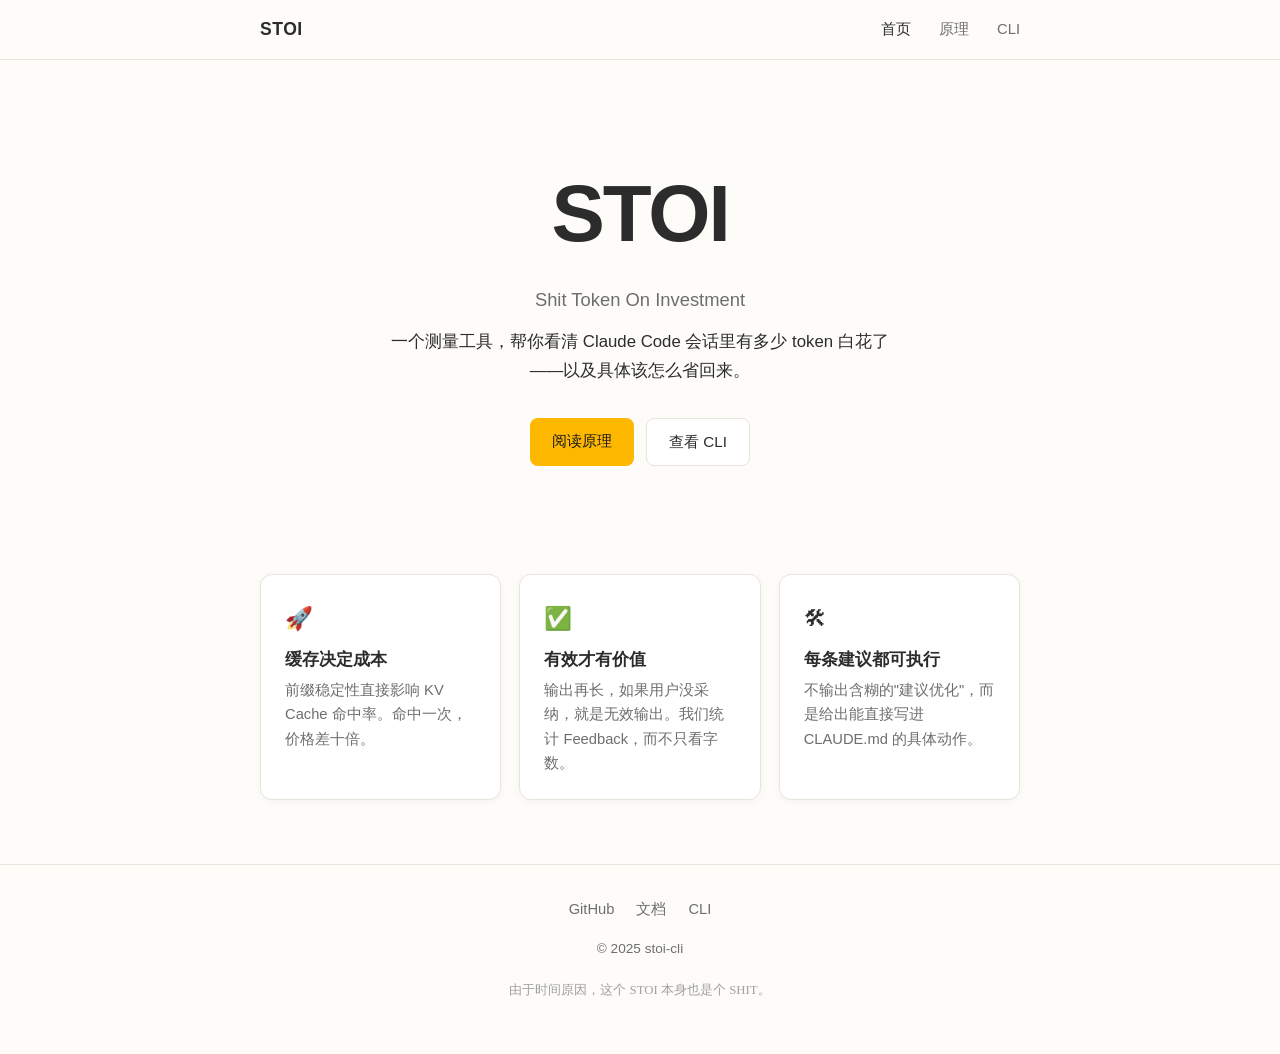
==== site/index.html @ 37d31e67 "feat: add static site (landing/docs/cli) and Claude Skill" ====
<!DOCTYPE html>
<html lang="zh-CN">
<head>
  <meta charset="UTF-8">
  <meta name="viewport" content="width=device-width, initial-scale=1.0">
  <title>STOI — Shit Token On Investment</title>
  <link rel="stylesheet" href="./styles.css">
</head>
<body>
  <nav class="site-nav">
    <div class="nav-inner">
      <a class="nav-brand" href="./index.html">STOI</a>
      <button class="nav-toggle" aria-label="Toggle menu" aria-expanded="false">
        <svg width="24" height="24" viewBox="0 0 24 24" fill="none" stroke="currentColor" stroke-width="2">
          <line x1="3" y1="6" x2="21" y2="6"></line>
          <line x1="3" y1="12" x2="21" y2="12"></line>
          <line x1="3" y1="18" x2="21" y2="18"></line>
        </svg>
      </button>
      <ul class="nav-links">
        <li><a href="./index.html" aria-current="page">首页</a></li>
        <li><a href="./docs.html">原理</a></li>
        <li><a href="./cli.html">CLI</a></li>
      </ul>
    </div>
  </nav>

  <main class="container">
    <section class="hero">
      <h1 class="hero-title">STOI</h1>
      <p class="hero-subtitle">Shit Token On Investment</p>
      <p class="hero-tagline">一个测量工具，帮你看清 Claude Code 会话里有多少 token 白花了——以及具体该怎么省回来。</p>
      <div class="btn-group">
        <a class="btn btn-primary" href="./docs.html">阅读原理</a>
        <a class="btn btn-secondary" href="./cli.html">查看 CLI</a>
      </div>
    </section>

    <section class="cards">
      <article class="card">
        <div class="card-icon">&#128640;</div>
        <h3>缓存决定成本</h3>
        <p>前缀稳定性直接影响 KV Cache 命中率。命中一次，价格差十倍。</p>
      </article>
      <article class="card">
        <div class="card-icon">&#9989;</div>
        <h3>有效才有价值</h3>
        <p>输出再长，如果用户没采纳，就是无效输出。我们统计 Feedback，而不只看字数。</p>
      </article>
      <article class="card">
        <div class="card-icon">&#128736;</div>
        <h3>每条建议都可执行</h3>
        <p>不输出含糊的"建议优化"，而是给出能直接写进 CLAUDE.md 的具体动作。</p>
      </article>
    </section>
  </main>

  <footer class="site-footer">
    <div class="container">
      <div class="footer-links">
        <a href="https://github.com/KevinYoung-Kw/stoi-cli" target="_blank" rel="noopener">GitHub</a>
        <a href="./docs.html">文档</a>
        <a href="./cli.html">CLI</a>
      </div>
      <p class="footer-copy">© 2025 stoi-cli</p>
      <p class="footer-zicha handwritten">由于时间原因，这个 STOI 本身也是个 SHIT。</p>
    </div>
  </footer>

  <script src="./nav.js"></script>
</body>
</html>
---- site/styles.css ----
/* ── CSS Variables ─────────────────────────────────────────────────────────── */
:root {
  --bg-main: #FDFCF8;
  --bg-card: #FFFFFF;
  --text-primary: #2C2C2C;
  --text-secondary: #6E6E6E;
  --accent: #FFB800;
  --accent-soft: #FFF4D6;
  --border: #E8E4DC;
  --code-bg: #F5F3EF;
  --shadow: 0 2px 8px rgba(0,0,0,0.04);
  --shadow-hover: 0 6px 20px rgba(0,0,0,0.06);
}

/* ── Reset & Base ──────────────────────────────────────────────────────────── */
*, *::before, *::after {
  box-sizing: border-box;
}

html {
  scroll-behavior: smooth;
}

body {
  margin: 0;
  font-family: -apple-system, "PingFang SC", "Noto Sans SC", "Microsoft YaHei", sans-serif;
  background: var(--bg-main);
  color: var(--text-primary);
  line-height: 1.75;
  -webkit-font-smoothing: antialiased;
}

a {
  color: var(--text-primary);
  text-decoration: none;
}

img {
  max-width: 100%;
  display: block;
}

/* ── Typography ────────────────────────────────────────────────────────────── */
h1, h2, h3, h4 {
  margin: 0 0 0.6em;
  line-height: 1.35;
  font-weight: 600;
}

p {
  margin: 0 0 1em;
}

.handwritten {
  font-family: "LXGW WenKai", "Ma Shan Zheng", cursive;
}

/* ── Layout ────────────────────────────────────────────────────────────────── */
.container {
  max-width: 800px;
  margin: 0 auto;
  padding: 0 20px;
}

/* ── Nav ───────────────────────────────────────────────────────────────────── */
.site-nav {
  position: sticky;
  top: 0;
  z-index: 100;
  background: rgba(253, 252, 248, 0.92);
  backdrop-filter: blur(8px);
  border-bottom: 1px solid var(--border);
}

.nav-inner {
  max-width: 800px;
  margin: 0 auto;
  padding: 14px 20px;
  display: flex;
  align-items: center;
  justify-content: space-between;
}

.nav-brand {
  font-weight: 700;
  font-size: 1.1rem;
  letter-spacing: 0.5px;
}

.nav-links {
  display: flex;
  gap: 28px;
  list-style: none;
  margin: 0;
  padding: 0;
}

.nav-links a {
  font-size: 0.92rem;
  color: var(--text-secondary);
  transition: color 0.2s;
}

.nav-links a:hover,
.nav-links a[aria-current="page"] {
  color: var(--text-primary);
}

.nav-toggle {
  display: none;
  background: none;
  border: none;
  padding: 4px;
  cursor: pointer;
}

/* ── Hero ──────────────────────────────────────────────────────────────────── */
.hero {
  padding: 100px 0 60px;
  text-align: center;
}

.hero-title {
  font-size: clamp(3rem, 8vw, 5rem);
  font-weight: 700;
  letter-spacing: -2px;
  margin-bottom: 0.2em;
}

.hero-subtitle {
  font-size: 1.15rem;
  color: var(--text-secondary);
  margin-bottom: 0.6em;
}

.hero-tagline {
  font-size: 1.05rem;
  color: var(--text-primary);
  max-width: 520px;
  margin: 0 auto 32px;
}

/* ── Buttons ───────────────────────────────────────────────────────────────── */
.btn {
  display: inline-block;
  padding: 10px 22px;
  border-radius: 8px;
  font-size: 0.95rem;
  font-weight: 500;
  transition: transform 0.15s, box-shadow 0.2s;
}

.btn-primary {
  background: var(--accent);
  color: #1A1A1A;
}

.btn-secondary {
  background: var(--bg-card);
  color: var(--text-primary);
  border: 1px solid var(--border);
}

.btn:hover {
  transform: translateY(-1px);
  box-shadow: var(--shadow-hover);
}

.btn-group {
  display: flex;
  gap: 12px;
  justify-content: center;
  flex-wrap: wrap;
}

/* ── Cards ─────────────────────────────────────────────────────────────────── */
.cards {
  display: grid;
  grid-template-columns: repeat(auto-fit, minmax(220px, 1fr));
  gap: 18px;
  margin: 48px 0 64px;
}

.card {
  background: var(--bg-card);
  border: 1px solid var(--border);
  border-radius: 12px;
  padding: 24px;
  box-shadow: var(--shadow);
  transition: box-shadow 0.2s, transform 0.2s;
}

.card:hover {
  box-shadow: var(--shadow-hover);
  transform: translateY(-2px);
}

.card-icon {
  font-size: 1.4rem;
  margin-bottom: 10px;
}

.card h3 {
  font-size: 1.05rem;
  margin-bottom: 0.4em;
}

.card p {
  font-size: 0.92rem;
  color: var(--text-secondary);
  margin: 0;
  line-height: 1.65;
}

/* ── Content Section ───────────────────────────────────────────────────────── */
.section {
  padding: 48px 0;
}

.section-title {
  font-size: 1.5rem;
  margin-bottom: 0.4em;
}

.section-lead {
  color: var(--text-secondary);
  max-width: 600px;
  margin-bottom: 32px;
}

/* ── Article / Docs ────────────────────────────────────────────────────────── */
.article h2 {
  font-size: 1.25rem;
  margin-top: 40px;
  padding-bottom: 8px;
  border-bottom: 1px solid var(--border);
}

.article h3 {
  font-size: 1.05rem;
  margin-top: 28px;
  color: var(--text-primary);
}

.article p,
.article ul,
.article ol {
  color: var(--text-secondary);
}

.article ul,
.article ol {
  padding-left: 22px;
}

.article li {
  margin-bottom: 0.4em;
}

/* ── Tables ────────────────────────────────────────────────────────────────── */
table {
  width: 100%;
  border-collapse: collapse;
  margin: 18px 0 28px;
  font-size: 0.92rem;
}

th, td {
  text-align: left;
  padding: 12px 14px;
  border-bottom: 1px solid var(--border);
}

th {
  font-weight: 600;
  color: var(--text-primary);
  background: var(--code-bg);
}

tr:last-child td {
  border-bottom: none;
}

/* ── Code ───────────────────────────────────────────────────────────────────── */
code, pre {
  font-family: ui-monospace, SFMono-Regular, "SF Mono", Menlo, Consolas, monospace;
  font-size: 0.88rem;
}

code {
  background: var(--code-bg);
  padding: 2px 6px;
  border-radius: 4px;
}

pre {
  background: var(--code-bg);
  padding: 16px;
  border-radius: 10px;
  overflow-x: auto;
  line-height: 1.55;
  margin: 14px 0 24px;
}

pre code {
  background: none;
  padding: 0;
}

/* ── Install Box ───────────────────────────────────────────────────────────── */
.install-box {
  background: var(--bg-card);
  border: 1px solid var(--border);
  border-radius: 12px;
  padding: 20px 22px;
  margin: 18px 0 32px;
  box-shadow: var(--shadow);
}

.install-box h4 {
  font-size: 0.9rem;
  color: var(--text-secondary);
  margin-bottom: 8px;
  font-weight: 500;
}

/* ── Cheat Sheet ───────────────────────────────────────────────────────────── */
.cheat-table td:first-child {
  font-family: ui-monospace, SFMono-Regular, "SF Mono", Menlo, Consolas, monospace;
  white-space: nowrap;
  color: var(--text-primary);
}

.cheat-table td:last-child {
  color: var(--text-secondary);
}

/* ── Footer ────────────────────────────────────────────────────────────────── */
.site-footer {
  border-top: 1px solid var(--border);
  padding: 32px 0 40px;
  margin-top: 40px;
  text-align: center;
}

.footer-links {
  display: flex;
  gap: 22px;
  justify-content: center;
  margin-bottom: 14px;
  font-size: 0.92rem;
}

.footer-links a {
  color: var(--text-secondary);
}

.footer-links a:hover {
  color: var(--text-primary);
}

.footer-copy {
  font-size: 0.85rem;
  color: var(--text-secondary);
}

.footer-zicha {
  margin-top: 18px;
  font-size: 0.8rem;
  color: #A0A0A0;
}

/* ── Mobile ────────────────────────────────────────────────────────────────── */
@media (max-width: 640px) {
  .nav-links {
    display: none;
    position: absolute;
    top: 56px;
    left: 0;
    right: 0;
    flex-direction: column;
    gap: 0;
    background: var(--bg-main);
    border-bottom: 1px solid var(--border);
    padding: 8px 0;
  }

  .nav-links.open {
    display: flex;
  }

  .nav-links li {
    text-align: center;
  }

  .nav-links a {
    display: block;
    padding: 10px 0;
  }

  .nav-toggle {
    display: block;
  }

  .hero {
    padding: 64px 0 40px;
  }

  .cards {
    grid-template-columns: 1fr;
    margin: 32px 0 48px;
  }

  .btn-group {
    flex-direction: column;
    align-items: center;
  }

  .btn {
    width: 100%;
    max-width: 260px;
  }
}
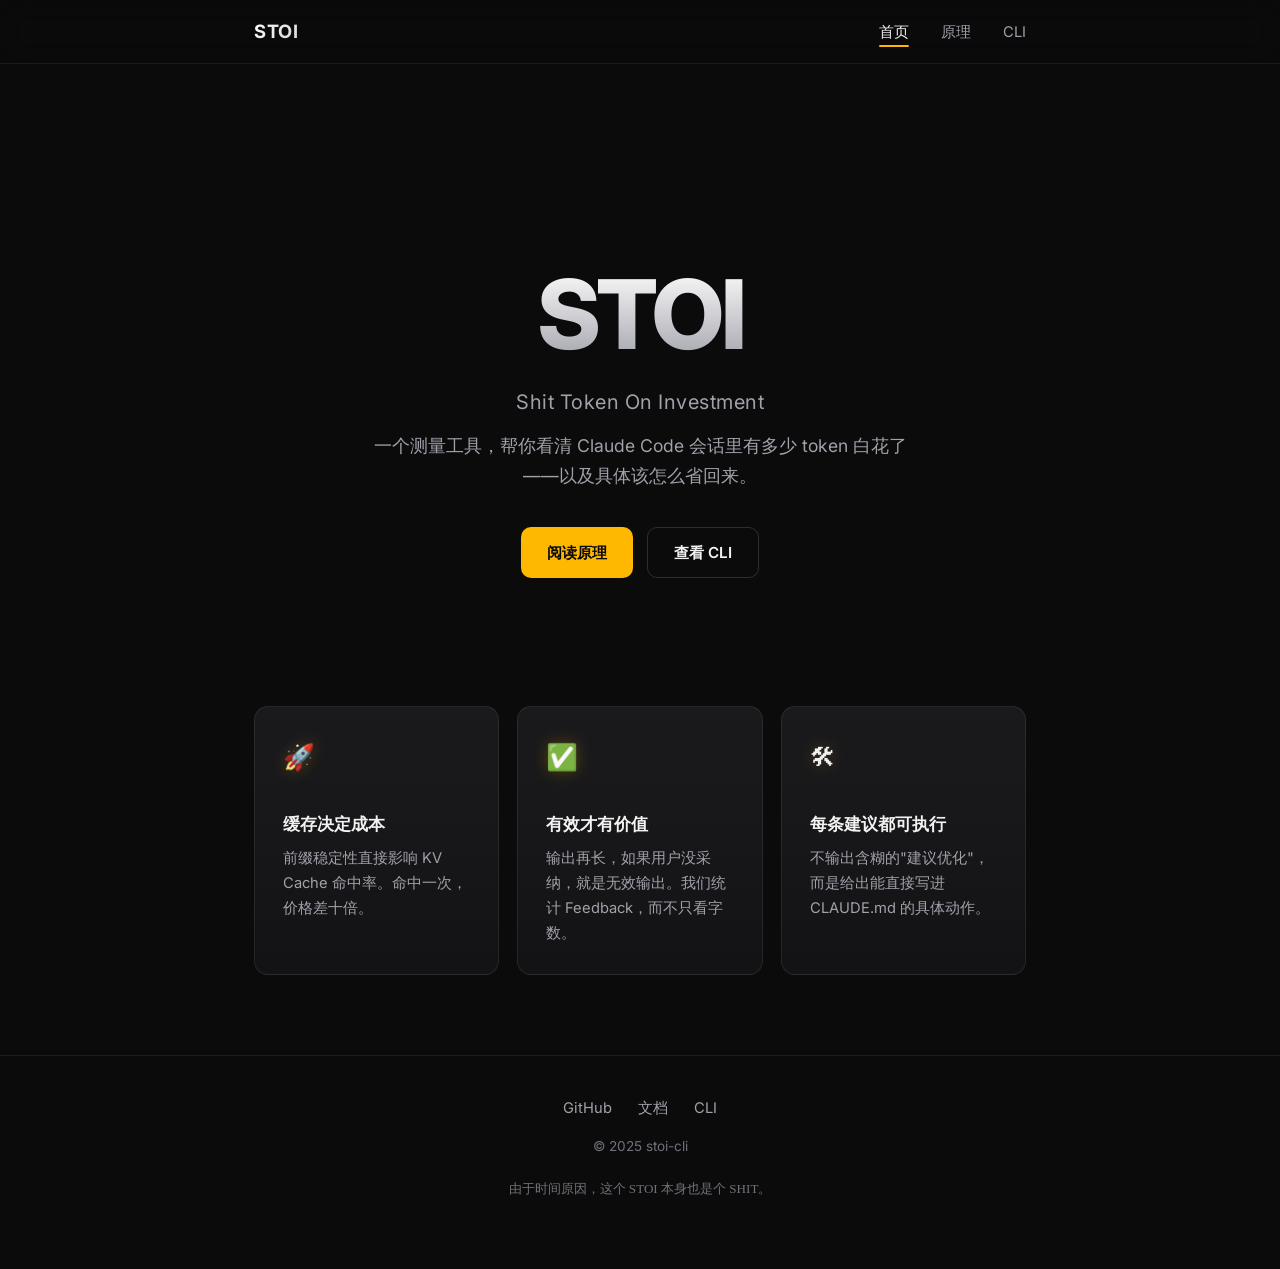
==== commit b4b439af: "feat: add static site (landing/docs/cli) and Claude Skill" ====
--- a/site/index.html
+++ b/site/index.html
@@ -4,6 +4,9 @@
   <meta charset="UTF-8">
   <meta name="viewport" content="width=device-width, initial-scale=1.0">
   <title>STOI — Shit Token On Investment</title>
+  <link rel="preconnect" href="https://fonts.googleapis.com">
+  <link rel="preconnect" href="https://fonts.gstatic.com" crossorigin>
+  <link href="https://fonts.googleapis.com/css2?family=Inter:wght@400;500;600;700;800&display=swap" rel="stylesheet">
   <link rel="stylesheet" href="./styles.css">
 </head>
 <body>
--- a/site/styles.css
+++ b/site/styles.css
@@ -1,65 +1,44 @@
-/* ── CSS Variables ─────────────────────────────────────────────────────────── */
+/* ── Design Tokens ─────────────────────────────────────────────────────────── */
 :root {
-  --bg-main: #FDFCF8;
-  --bg-card: #FFFFFF;
-  --text-primary: #2C2C2C;
-  --text-secondary: #6E6E6E;
+  --bg-body: #0B0B0C;
+  --bg-surface: #111113;
+  --bg-card: #131316;
+  --bg-code: #0D0D0E;
+  --border: rgba(255,255,255,0.08);
+  --border-strong: rgba(255,255,255,0.14);
+  --text-primary: #F2F2F2;
+  --text-secondary: #A1A1AA;
+  --text-muted: #71717A;
   --accent: #FFB800;
-  --accent-soft: #FFF4D6;
-  --border: #E8E4DC;
-  --code-bg: #F5F3EF;
-  --shadow: 0 2px 8px rgba(0,0,0,0.04);
-  --shadow-hover: 0 6px 20px rgba(0,0,0,0.06);
+  --accent-soft: rgba(255,184,0,0.12);
+  --accent-glow: rgba(255,184,0,0.35);
 }
 
 /* ── Reset & Base ──────────────────────────────────────────────────────────── */
-*, *::before, *::after {
-  box-sizing: border-box;
-}
-
-html {
-  scroll-behavior: smooth;
-}
+*, *::before, *::after { box-sizing: border-box; }
+html { scroll-behavior: smooth; }
 
 body {
   margin: 0;
-  font-family: -apple-system, "PingFang SC", "Noto Sans SC", "Microsoft YaHei", sans-serif;
-  background: var(--bg-main);
-  color: var(--text-primary);
-  line-height: 1.75;
+  font-family: "Inter", -apple-system, "PingFang SC", "Noto Sans SC", "Microsoft YaHei", sans-serif;
+  background: var(--bg-body);
+  color: var(--text-primary);
+  line-height: 1.7;
   -webkit-font-smoothing: antialiased;
 }
 
-a {
-  color: var(--text-primary);
-  text-decoration: none;
-}
-
-img {
-  max-width: 100%;
-  display: block;
-}
-
-/* ── Typography ────────────────────────────────────────────────────────────── */
-h1, h2, h3, h4 {
-  margin: 0 0 0.6em;
-  line-height: 1.35;
-  font-weight: 600;
-}
-
-p {
-  margin: 0 0 1em;
+a { color: inherit; text-decoration: none; }
+img { max-width: 100%; display: block; }
+
+/* ── Utilities ─────────────────────────────────────────────────────────────── */
+.container {
+  max-width: 820px;
+  margin: 0 auto;
+  padding: 0 24px;
 }
 
 .handwritten {
   font-family: "LXGW WenKai", "Ma Shan Zheng", cursive;
-}
-
-/* ── Layout ────────────────────────────────────────────────────────────────── */
-.container {
-  max-width: 800px;
-  margin: 0 auto;
-  padding: 0 20px;
 }
 
 /* ── Nav ───────────────────────────────────────────────────────────────────── */
@@ -67,15 +46,15 @@
   position: sticky;
   top: 0;
   z-index: 100;
-  background: rgba(253, 252, 248, 0.92);
-  backdrop-filter: blur(8px);
+  background: rgba(11,11,12,0.72);
+  backdrop-filter: blur(12px);
   border-bottom: 1px solid var(--border);
 }
 
 .nav-inner {
-  max-width: 800px;
+  max-width: 820px;
   margin: 0 auto;
-  padding: 14px 20px;
+  padding: 16px 24px;
   display: flex;
   align-items: center;
   justify-content: space-between;
@@ -83,13 +62,16 @@
 
 .nav-brand {
   font-weight: 700;
-  font-size: 1.1rem;
-  letter-spacing: 0.5px;
+  font-size: 1.15rem;
+  letter-spacing: 0.6px;
+  background: linear-gradient(135deg, #fff 0%, #d4d4d8 100%);
+  -webkit-background-clip: text;
+  -webkit-text-fill-color: transparent;
 }
 
 .nav-links {
   display: flex;
-  gap: 28px;
+  gap: 32px;
   list-style: none;
   margin: 0;
   padding: 0;
@@ -99,11 +81,23 @@
   font-size: 0.92rem;
   color: var(--text-secondary);
   transition: color 0.2s;
+  position: relative;
 }
 
 .nav-links a:hover,
 .nav-links a[aria-current="page"] {
   color: var(--text-primary);
+}
+
+.nav-links a[aria-current="page"]::after {
+  content: "";
+  position: absolute;
+  bottom: -6px;
+  left: 0;
+  right: 0;
+  height: 2px;
+  background: var(--accent);
+  border-radius: 2px;
 }
 
 .nav-toggle {
@@ -112,63 +106,79 @@
   border: none;
   padding: 4px;
   cursor: pointer;
+  color: var(--text-primary);
 }
 
 /* ── Hero ──────────────────────────────────────────────────────────────────── */
 .hero {
-  padding: 100px 0 60px;
+  padding: 120px 0 72px;
   text-align: center;
+  position: relative;
 }
 
 .hero-title {
-  font-size: clamp(3rem, 8vw, 5rem);
-  font-weight: 700;
-  letter-spacing: -2px;
-  margin-bottom: 0.2em;
+  font-size: clamp(3.2rem, 10vw, 6rem);
+  font-weight: 800;
+  letter-spacing: -3px;
+  line-height: 1.05;
+  margin-bottom: 0.15em;
+  background: linear-gradient(180deg, #fff 0%, #a1a1aa 100%);
+  -webkit-background-clip: text;
+  -webkit-text-fill-color: transparent;
 }
 
 .hero-subtitle {
-  font-size: 1.15rem;
-  color: var(--text-secondary);
+  font-size: 1.25rem;
+  color: var(--text-secondary);
+  letter-spacing: 0.5px;
   margin-bottom: 0.6em;
 }
 
 .hero-tagline {
-  font-size: 1.05rem;
-  color: var(--text-primary);
-  max-width: 520px;
-  margin: 0 auto 32px;
+  font-size: 1.1rem;
+  color: var(--text-secondary);
+  max-width: 540px;
+  margin: 0 auto 36px;
+  line-height: 1.7;
 }
 
 /* ── Buttons ───────────────────────────────────────────────────────────────── */
 .btn {
-  display: inline-block;
-  padding: 10px 22px;
-  border-radius: 8px;
+  display: inline-flex;
+  align-items: center;
+  justify-content: center;
+  padding: 12px 26px;
+  border-radius: 10px;
   font-size: 0.95rem;
-  font-weight: 500;
-  transition: transform 0.15s, box-shadow 0.2s;
+  font-weight: 600;
+  transition: transform 0.15s, box-shadow 0.25s;
 }
 
 .btn-primary {
   background: var(--accent);
-  color: #1A1A1A;
+  color: #0a0a0a;
+  box-shadow: 0 0 0 rgba(255,184,0,0);
+}
+
+.btn-primary:hover {
+  transform: translateY(-1px);
+  box-shadow: 0 8px 28px var(--accent-glow);
 }
 
 .btn-secondary {
-  background: var(--bg-card);
-  color: var(--text-primary);
-  border: 1px solid var(--border);
-}
-
-.btn:hover {
-  transform: translateY(-1px);
-  box-shadow: var(--shadow-hover);
+  background: transparent;
+  color: var(--text-primary);
+  border: 1px solid var(--border-strong);
+}
+
+.btn-secondary:hover {
+  border-color: var(--accent);
+  color: var(--accent);
 }
 
 .btn-group {
   display: flex;
-  gap: 12px;
+  gap: 14px;
   justify-content: center;
   flex-wrap: wrap;
 }
@@ -176,69 +186,79 @@
 /* ── Cards ─────────────────────────────────────────────────────────────────── */
 .cards {
   display: grid;
-  grid-template-columns: repeat(auto-fit, minmax(220px, 1fr));
+  grid-template-columns: repeat(auto-fit, minmax(240px, 1fr));
   gap: 18px;
-  margin: 48px 0 64px;
+  margin: 56px 0 80px;
 }
 
 .card {
-  background: var(--bg-card);
+  background: linear-gradient(180deg, rgba(255,255,255,0.03) 0%, rgba(255,255,255,0) 100%), var(--bg-card);
   border: 1px solid var(--border);
-  border-radius: 12px;
-  padding: 24px;
-  box-shadow: var(--shadow);
-  transition: box-shadow 0.2s, transform 0.2s;
+  border-radius: 14px;
+  padding: 28px;
+  transition: border-color 0.25s, transform 0.2s, box-shadow 0.25s;
 }
 
 .card:hover {
-  box-shadow: var(--shadow-hover);
-  transform: translateY(-2px);
+  border-color: rgba(255,184,0,0.45);
+  transform: translateY(-3px);
+  box-shadow: 0 18px 40px rgba(0,0,0,0.35), 0 0 0 1px rgba(255,184,0,0.08) inset;
 }
 
 .card-icon {
-  font-size: 1.4rem;
-  margin-bottom: 10px;
+  font-size: 1.6rem;
+  margin-bottom: 14px;
+  display: inline-block;
+  filter: drop-shadow(0 0 8px rgba(255,184,0,0.25));
 }
 
 .card h3 {
   font-size: 1.05rem;
-  margin-bottom: 0.4em;
+  font-weight: 600;
+  margin-bottom: 0.45em;
+  color: var(--text-primary);
 }
 
 .card p {
   font-size: 0.92rem;
   color: var(--text-secondary);
   margin: 0;
-  line-height: 1.65;
+  line-height: 1.7;
 }
 
 /* ── Content Section ───────────────────────────────────────────────────────── */
 .section {
-  padding: 48px 0;
+  padding: 64px 0;
 }
 
 .section-title {
-  font-size: 1.5rem;
-  margin-bottom: 0.4em;
+  font-size: 1.7rem;
+  font-weight: 700;
+  margin-bottom: 0.35em;
+  letter-spacing: -0.5px;
 }
 
 .section-lead {
   color: var(--text-secondary);
-  max-width: 600px;
-  margin-bottom: 32px;
+  max-width: 620px;
+  margin-bottom: 36px;
+  font-size: 1.05rem;
 }
 
 /* ── Article / Docs ────────────────────────────────────────────────────────── */
 .article h2 {
-  font-size: 1.25rem;
-  margin-top: 40px;
-  padding-bottom: 8px;
+  font-size: 1.35rem;
+  font-weight: 600;
+  margin-top: 48px;
+  padding-bottom: 10px;
   border-bottom: 1px solid var(--border);
+  letter-spacing: -0.3px;
 }
 
 .article h3 {
-  font-size: 1.05rem;
-  margin-top: 28px;
+  font-size: 1.1rem;
+  font-weight: 600;
+  margin-top: 32px;
   color: var(--text-primary);
 }
 
@@ -254,27 +274,36 @@
 }
 
 .article li {
-  margin-bottom: 0.4em;
+  margin-bottom: 0.5em;
+}
+
+.article strong {
+  color: var(--text-primary);
+  font-weight: 600;
 }
 
 /* ── Tables ────────────────────────────────────────────────────────────────── */
 table {
   width: 100%;
-  border-collapse: collapse;
-  margin: 18px 0 28px;
+  border-collapse: separate;
+  border-spacing: 0;
+  margin: 22px 0 34px;
   font-size: 0.92rem;
+  border: 1px solid var(--border);
+  border-radius: 12px;
+  overflow: hidden;
 }
 
 th, td {
   text-align: left;
-  padding: 12px 14px;
+  padding: 14px 16px;
   border-bottom: 1px solid var(--border);
 }
 
 th {
   font-weight: 600;
   color: var(--text-primary);
-  background: var(--code-bg);
+  background: rgba(255,255,255,0.03);
 }
 
 tr:last-child td {
@@ -284,51 +313,55 @@
 /* ── Code ───────────────────────────────────────────────────────────────────── */
 code, pre {
   font-family: ui-monospace, SFMono-Regular, "SF Mono", Menlo, Consolas, monospace;
-  font-size: 0.88rem;
+  font-size: 0.86rem;
 }
 
 code {
-  background: var(--code-bg);
-  padding: 2px 6px;
-  border-radius: 4px;
+  background: rgba(255,255,255,0.06);
+  padding: 3px 7px;
+  border-radius: 5px;
+  color: #FCD34D;
 }
 
 pre {
-  background: var(--code-bg);
-  padding: 16px;
-  border-radius: 10px;
+  background: var(--bg-code);
+  border: 1px solid var(--border);
+  border-radius: 12px;
+  padding: 18px;
   overflow-x: auto;
-  line-height: 1.55;
-  margin: 14px 0 24px;
+  line-height: 1.6;
+  margin: 16px 0 28px;
 }
 
 pre code {
   background: none;
   padding: 0;
+  color: #E4E4E7;
 }
 
 /* ── Install Box ───────────────────────────────────────────────────────────── */
 .install-box {
   background: var(--bg-card);
   border: 1px solid var(--border);
-  border-radius: 12px;
-  padding: 20px 22px;
-  margin: 18px 0 32px;
-  box-shadow: var(--shadow);
+  border-radius: 14px;
+  padding: 22px;
+  margin: 20px 0 36px;
 }
 
 .install-box h4 {
-  font-size: 0.9rem;
-  color: var(--text-secondary);
-  margin-bottom: 8px;
-  font-weight: 500;
+  font-size: 0.85rem;
+  color: var(--text-muted);
+  margin-bottom: 10px;
+  font-weight: 600;
+  text-transform: uppercase;
+  letter-spacing: 0.6px;
 }
 
 /* ── Cheat Sheet ───────────────────────────────────────────────────────────── */
 .cheat-table td:first-child {
   font-family: ui-monospace, SFMono-Regular, "SF Mono", Menlo, Consolas, monospace;
   white-space: nowrap;
-  color: var(--text-primary);
+  color: #FCD34D;
 }
 
 .cheat-table td:last-child {
@@ -338,14 +371,14 @@
 /* ── Footer ────────────────────────────────────────────────────────────────── */
 .site-footer {
   border-top: 1px solid var(--border);
-  padding: 32px 0 40px;
-  margin-top: 40px;
+  padding: 40px 0 56px;
+  margin-top: 48px;
   text-align: center;
 }
 
 .footer-links {
   display: flex;
-  gap: 22px;
+  gap: 26px;
   justify-content: center;
   margin-bottom: 14px;
   font-size: 0.92rem;
@@ -353,6 +386,7 @@
 
 .footer-links a {
   color: var(--text-secondary);
+  transition: color 0.2s;
 }
 
 .footer-links a:hover {
@@ -361,13 +395,13 @@
 
 .footer-copy {
   font-size: 0.85rem;
-  color: var(--text-secondary);
+  color: var(--text-muted);
 }
 
 .footer-zicha {
-  margin-top: 18px;
-  font-size: 0.8rem;
-  color: #A0A0A0;
+  margin-top: 20px;
+  font-size: 0.82rem;
+  color: var(--text-muted);
 }
 
 /* ── Mobile ────────────────────────────────────────────────────────────────── */
@@ -375,49 +409,24 @@
   .nav-links {
     display: none;
     position: absolute;
-    top: 56px;
+    top: 62px;
     left: 0;
     right: 0;
     flex-direction: column;
     gap: 0;
-    background: var(--bg-main);
+    background: rgba(11,11,12,0.96);
     border-bottom: 1px solid var(--border);
-    padding: 8px 0;
-  }
-
-  .nav-links.open {
-    display: flex;
-  }
-
-  .nav-links li {
-    text-align: center;
-  }
-
-  .nav-links a {
-    display: block;
     padding: 10px 0;
   }
 
-  .nav-toggle {
-    display: block;
-  }
-
-  .hero {
-    padding: 64px 0 40px;
-  }
-
-  .cards {
-    grid-template-columns: 1fr;
-    margin: 32px 0 48px;
-  }
-
-  .btn-group {
-    flex-direction: column;
-    align-items: center;
-  }
-
-  .btn {
-    width: 100%;
-    max-width: 260px;
-  }
-}
+  .nav-links.open { display: flex; }
+  .nav-links li { text-align: center; }
+  .nav-links a { display: block; padding: 12px 0; }
+  .nav-links a[aria-current="page"]::after { display: none; }
+
+  .nav-toggle { display: block; }
+  .hero { padding: 80px 0 48px; }
+  .cards { grid-template-columns: 1fr; margin: 36px 0 56px; }
+  .btn-group { flex-direction: column; align-items: stretch; }
+  .btn { width: 100%; }
+}
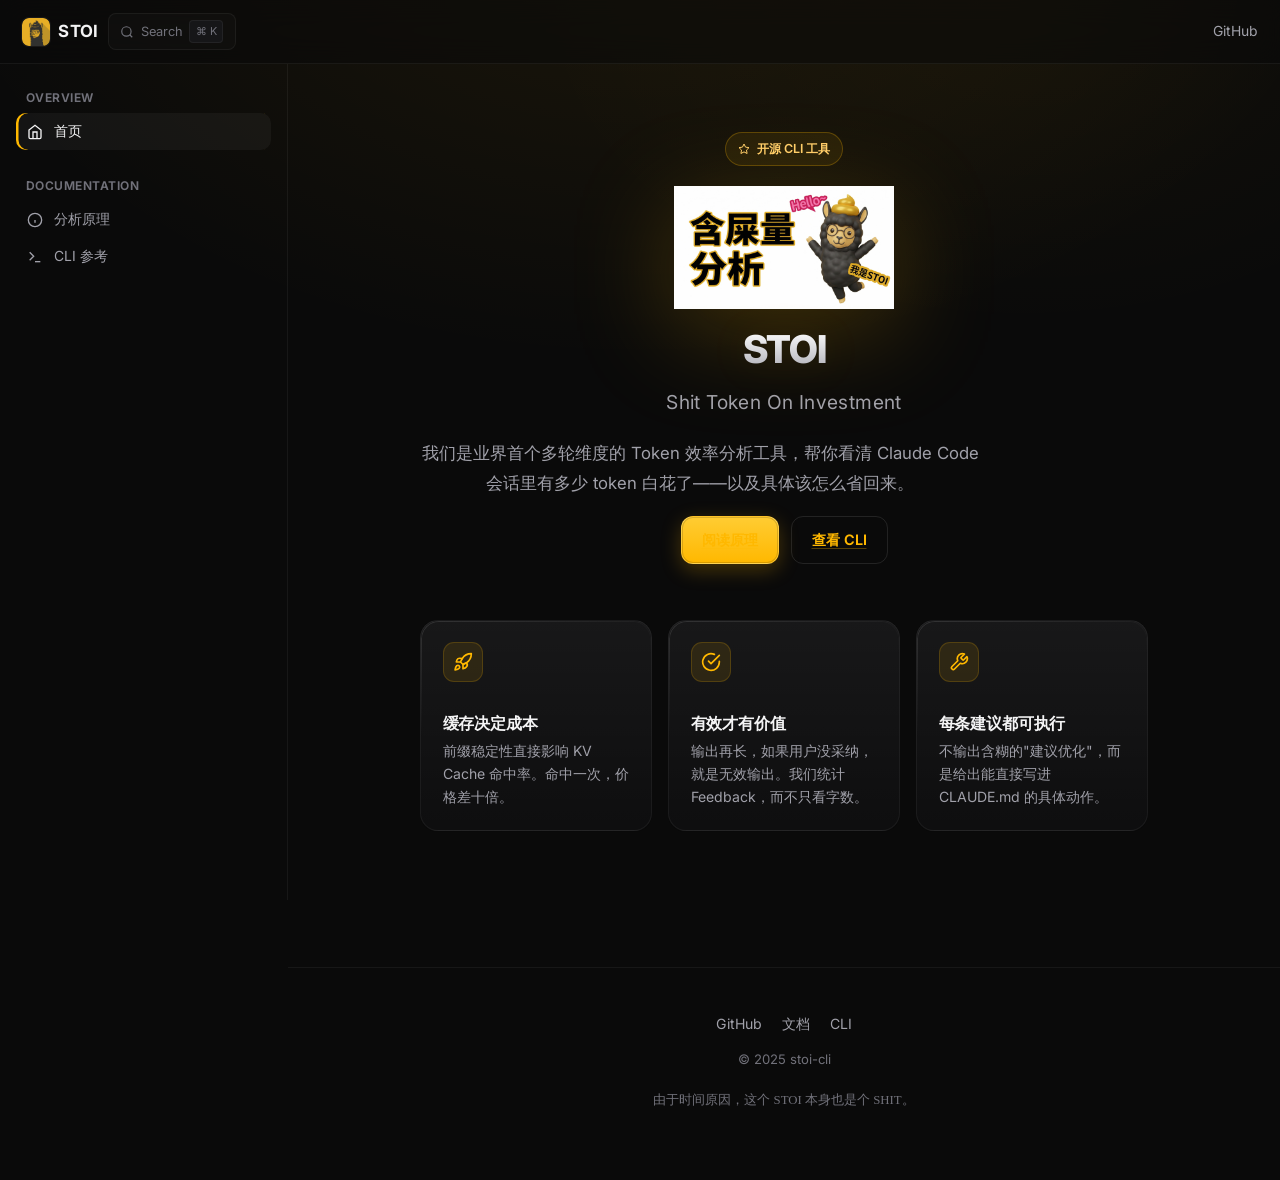
==== commit 3834b846: "feat: redesign site with Claude-docs aesthetic, SPA routing, and AWWW-level polish" ====
--- a/site/index.html
+++ b/site/index.html
@@ -10,65 +10,127 @@
   <link rel="stylesheet" href="./styles.css">
 </head>
 <body>
-  <nav class="site-nav">
-    <div class="nav-inner">
-      <a class="nav-brand" href="./index.html">STOI</a>
-      <button class="nav-toggle" aria-label="Toggle menu" aria-expanded="false">
-        <svg width="24" height="24" viewBox="0 0 24 24" fill="none" stroke="currentColor" stroke-width="2">
-          <line x1="3" y1="6" x2="21" y2="6"></line>
-          <line x1="3" y1="12" x2="21" y2="12"></line>
-          <line x1="3" y1="18" x2="21" y2="18"></line>
-        </svg>
-      </button>
-      <ul class="nav-links">
-        <li><a href="./index.html" aria-current="page">首页</a></li>
-        <li><a href="./docs.html">原理</a></li>
-        <li><a href="./cli.html">CLI</a></li>
-      </ul>
+  <div class="page-shell">
+    <!-- Top Nav -->
+    <header class="top-nav">
+      <div class="top-nav-inner">
+        <div class="nav-left">
+          <a class="nav-logo" href="./index.html" data-pjax>
+            <img src="../assets/images/logo.png" alt="STOI">
+            <span>STOI</span>
+          </a>
+          <div class="nav-search" id="search-trigger" aria-label="Search" role="button" tabindex="0">
+            <svg width="14" height="14" viewBox="0 0 24 24" fill="none" stroke="currentColor" stroke-width="2"><circle cx="11" cy="11" r="8"/><path d="m21 21-4.3-4.3"/></svg>
+            <span>Search</span>
+            <kbd>⌘ K</kbd>
+          </div>
+        </div>
+        <div class="nav-right">
+          <a href="https://github.com/KevinYoung-Kw/stoi-cli" target="_blank" rel="noopener">GitHub</a>
+          <button class="mobile-menu-btn" aria-label="Open menu" aria-expanded="false" id="mobile-menu-btn">
+            <svg width="18" height="18" viewBox="0 0 24 24" fill="none" stroke="currentColor" stroke-width="2">
+              <line x1="3" y1="6" x2="21" y2="6"></line>
+              <line x1="3" y1="12" x2="21" y2="12"></line>
+              <line x1="3" y1="18" x2="21" y2="18"></line>
+            </svg>
+          </button>
+        </div>
+      </div>
+    </header>
+
+    <!-- Sidebar -->
+    <aside class="sidebar" id="sidebar">
+      <div class="sidebar-scroll">
+        <div class="sidebar-group">
+          <div class="sidebar-title">Overview</div>
+          <a class="sidebar-link is-active" href="./index.html" data-pjax>
+            <svg width="16" height="16" viewBox="0 0 24 24" fill="none" stroke="currentColor" stroke-width="2"><path d="M3 9l9-7 9 7v11a2 2 0 0 1-2 2H5a2 2 0 0 1-2-2z"/><polyline points="9 22 9 12 15 12 15 22"/></svg>
+            首页
+          </a>
+        </div>
+        <div class="sidebar-group">
+          <div class="sidebar-title">Documentation</div>
+          <a class="sidebar-link" href="./docs.html" data-pjax>
+            <svg width="16" height="16" viewBox="0 0 24 24" fill="none" stroke="currentColor" stroke-width="2"><circle cx="12" cy="12" r="10"/><path d="M12 16v-4"/><path d="M12 8h.01"/></svg>
+            分析原理
+          </a>
+          <a class="sidebar-link" href="./cli.html" data-pjax>
+            <svg width="16" height="16" viewBox="0 0 24 24" fill="none" stroke="currentColor" stroke-width="2"><polyline points="4 17 10 11 4 5"/><line x1="12" y1="19" x2="20" y2="19"/></svg>
+            CLI 参考
+          </a>
+        </div>
+      </div>
+    </aside>
+
+    <div class="sidebar-overlay" id="sidebar-overlay"></div>
+
+    <!-- Main Content -->
+    <main class="main-content">
+      <div id="content-root">
+        <div class="content-wrapper">
+          <section class="hero">
+            <div class="hero-badge">
+              <svg width="12" height="12" viewBox="0 0 24 24" fill="none" stroke="currentColor" stroke-width="2"><polygon points="12 2 15.09 8.26 22 9.27 17 14.14 18.18 21.02 12 17.77 5.82 21.02 7 14.14 2 9.27 8.91 8.26 12 2"/></svg>
+              开源 CLI 工具
+            </div>
+            <img class="hero-mascot" src="../assets/images/banner.jpg" alt="STOI Mascot">
+            <h1 class="hero-title">STOI</h1>
+            <p class="hero-subtitle">Shit Token On Investment</p>
+            <p class="hero-tagline">我们是业界首个多轮维度的 Token 效率分析工具，帮你看清 Claude Code 会话里有多少 token 白花了——以及具体该怎么省回来。</p>
+            <div class="btn-group">
+              <a class="btn btn-primary" href="./docs.html" data-pjax>阅读原理</a>
+              <a class="btn btn-secondary" href="./cli.html" data-pjax>查看 CLI</a>
+            </div>
+          </section>
+
+          <section class="cards">
+            <article class="card">
+              <div class="card-icon">
+                <svg viewBox="0 0 24 24" fill="none" stroke="currentColor" stroke-width="2" stroke-linecap="round" stroke-linejoin="round"><path d="M4.5 16.5c-1.5 1.26-2 5-2 5s3.74-.5 5-2c.71-.84.7-2.13-.09-2.91a2.18 2.18 0 0 0-2.91-.09z"/><path d="m12 15-3-3a22 22 0 0 1 2-3.95A12.88 12.88 0 0 1 22 2c0 2.72-.78 7.5-6 11a22.35 22.35 0 0 1-4 2z"/><path d="M9 12H4s.55-3.03 2-4c1.62-1.08 5 0 5 0"/><path d="M12 15v5s3.03-.55 4-2a3.6 3.6 0 0 0 0-5c0 0-3.08 1.08-4 2Z"/></svg>
+              </div>
+              <h3>缓存决定成本</h3>
+              <p>前缀稳定性直接影响 KV Cache 命中率。命中一次，价格差十倍。</p>
+            </article>
+            <article class="card">
+              <div class="card-icon">
+                <svg viewBox="0 0 24 24" fill="none" stroke="currentColor" stroke-width="2" stroke-linecap="round" stroke-linejoin="round"><path d="M22 11.08V12a10 10 0 1 1-5.93-9.14"/><polyline points="22 4 12 14.01 9 11.01"/></svg>
+              </div>
+              <h3>有效才有价值</h3>
+              <p>输出再长，如果用户没采纳，就是无效输出。我们统计 Feedback，而不只看字数。</p>
+            </article>
+            <article class="card">
+              <div class="card-icon">
+                <svg viewBox="0 0 24 24" fill="none" stroke="currentColor" stroke-width="2" stroke-linecap="round" stroke-linejoin="round"><path d="M14.7 6.3a1 1 0 0 0 0 1.4l1.6 1.6a1 1 0 0 0 1.4 0l3.77-3.77a6 6 0 0 1-7.94 7.94l-6.91 6.91a2.12 2.12 0 0 1-3-3l6.91-6.91a6 6 0 0 1 7.94-7.94l-3.76 3.76z"/></svg>
+              </div>
+              <h3>每条建议都可执行</h3>
+              <p>不输出含糊的"建议优化"，而是给出能直接写进 CLAUDE.md 的具体动作。</p>
+            </article>
+          </section>
+        </div>
+
+        <footer class="site-footer">
+          <div class="footer-links">
+            <a href="https://github.com/KevinYoung-Kw/stoi-cli" target="_blank" rel="noopener">GitHub</a>
+            <a href="./docs.html" data-pjax>文档</a>
+            <a href="./cli.html" data-pjax>CLI</a>
+          </div>
+          <p class="footer-copy">© 2025 stoi-cli</p>
+          <p class="footer-zicha handwritten">由于时间原因，这个 STOI 本身也是个 SHIT。</p>
+        </footer>
+      </div>
+    </main>
+  </div>
+
+  <!-- Search Modal -->
+  <div class="search-modal" id="search-modal" role="dialog" aria-modal="true" aria-label="Search">
+    <div class="search-panel">
+      <div class="search-input-wrap">
+        <svg width="16" height="16" viewBox="0 0 24 24" fill="none" stroke="currentColor" stroke-width="2"><circle cx="11" cy="11" r="8"/><path d="m21 21-4.3-4.3"/></svg>
+        <input type="text" id="search-input" placeholder="Search pages..." autocomplete="off">
+      </div>
+      <div class="search-results" id="search-results"></div>
     </div>
-  </nav>
-
-  <main class="container">
-    <section class="hero">
-      <h1 class="hero-title">STOI</h1>
-      <p class="hero-subtitle">Shit Token On Investment</p>
-      <p class="hero-tagline">一个测量工具，帮你看清 Claude Code 会话里有多少 token 白花了——以及具体该怎么省回来。</p>
-      <div class="btn-group">
-        <a class="btn btn-primary" href="./docs.html">阅读原理</a>
-        <a class="btn btn-secondary" href="./cli.html">查看 CLI</a>
-      </div>
-    </section>
-
-    <section class="cards">
-      <article class="card">
-        <div class="card-icon">&#128640;</div>
-        <h3>缓存决定成本</h3>
-        <p>前缀稳定性直接影响 KV Cache 命中率。命中一次，价格差十倍。</p>
-      </article>
-      <article class="card">
-        <div class="card-icon">&#9989;</div>
-        <h3>有效才有价值</h3>
-        <p>输出再长，如果用户没采纳，就是无效输出。我们统计 Feedback，而不只看字数。</p>
-      </article>
-      <article class="card">
-        <div class="card-icon">&#128736;</div>
-        <h3>每条建议都可执行</h3>
-        <p>不输出含糊的"建议优化"，而是给出能直接写进 CLAUDE.md 的具体动作。</p>
-      </article>
-    </section>
-  </main>
-
-  <footer class="site-footer">
-    <div class="container">
-      <div class="footer-links">
-        <a href="https://github.com/KevinYoung-Kw/stoi-cli" target="_blank" rel="noopener">GitHub</a>
-        <a href="./docs.html">文档</a>
-        <a href="./cli.html">CLI</a>
-      </div>
-      <p class="footer-copy">© 2025 stoi-cli</p>
-      <p class="footer-zicha handwritten">由于时间原因，这个 STOI 本身也是个 SHIT。</p>
-    </div>
-  </footer>
+  </div>
 
   <script src="./nav.js"></script>
 </body>
--- a/site/styles.css
+++ b/site/styles.css
@@ -1,168 +1,477 @@
-/* ── Design Tokens ─────────────────────────────────────────────────────────── */
+/* ── Design Tokens ────────────────────────────────────────────────────────── */
 :root {
-  --bg-body: #0B0B0C;
+  --bg-body: #0a0a0a;
   --bg-surface: #111113;
-  --bg-card: #131316;
-  --bg-code: #0D0D0E;
-  --border: rgba(255,255,255,0.08);
-  --border-strong: rgba(255,255,255,0.14);
-  --text-primary: #F2F2F2;
-  --text-secondary: #A1A1AA;
-  --text-muted: #71717A;
+  --bg-elevated: #161618;
+  --bg-glass: rgba(17, 17, 19, 0.65);
+  --bg-code: #0d0d0e;
+  --border: rgba(255, 255, 255, 0.055);
+  --border-strong: rgba(255, 255, 255, 0.10);
+  --text-primary: #f4f4f5;
+  --text-secondary: #a1a1aa;
+  --text-muted: #71717a;
   --accent: #FFB800;
-  --accent-soft: rgba(255,184,0,0.12);
-  --accent-glow: rgba(255,184,0,0.35);
-}
-
-/* ── Reset & Base ──────────────────────────────────────────────────────────── */
+  --accent-soft: rgba(255, 184, 0, 0.12);
+  --accent-glow: rgba(255, 184, 0, 0.35);
+  --sidebar-width: 18rem;
+  --nav-height: 4rem;
+}
+
+/* ── Reset & Base ─────────────────────────────────────────────────────────── */
 *, *::before, *::after { box-sizing: border-box; }
 html { scroll-behavior: smooth; }
 
 body {
   margin: 0;
   font-family: "Inter", -apple-system, "PingFang SC", "Noto Sans SC", "Microsoft YaHei", sans-serif;
-  background: var(--bg-body);
-  color: var(--text-primary);
-  line-height: 1.7;
+  background:
+    radial-gradient(1200px 800px at 50% -10%, rgba(255,184,0,0.08), transparent 60%),
+    radial-gradient(900px 600px at 80% 0%, rgba(255,184,0,0.04), transparent 55%),
+    var(--bg-body);
+  color: var(--text-primary);
+  line-height: 1.65;
   -webkit-font-smoothing: antialiased;
+  font-size: 15px;
+  min-height: 100vh;
 }
 
 a { color: inherit; text-decoration: none; }
 img { max-width: 100%; display: block; }
 
-/* ── Utilities ─────────────────────────────────────────────────────────────── */
-.container {
-  max-width: 820px;
+/* ── Layout Shell ─────────────────────────────────────────────────────────── */
+.page-shell {
+  display: flex;
+  min-height: 100vh;
+}
+
+/* ── Top Nav ──────────────────────────────────────────────────────────────── */
+.top-nav {
+  position: fixed;
+  top: 0;
+  left: 0;
+  right: 0;
+  height: var(--nav-height);
+  z-index: 50;
+  background: rgba(10, 10, 10, 0.55);
+  backdrop-filter: blur(14px);
+  border-bottom: 1px solid var(--border);
+}
+
+.top-nav-inner {
+  display: flex;
+  align-items: center;
+  justify-content: space-between;
+  height: 100%;
+  padding: 0 1.1rem;
+  max-width: 90rem;
   margin: 0 auto;
-  padding: 0 24px;
-}
-
-.handwritten {
-  font-family: "LXGW WenKai", "Ma Shan Zheng", cursive;
-}
-
-/* ── Nav ───────────────────────────────────────────────────────────────────── */
-.site-nav {
-  position: sticky;
-  top: 0;
-  z-index: 100;
-  background: rgba(11,11,12,0.72);
-  backdrop-filter: blur(12px);
+}
+
+.nav-left {
+  display: flex;
+  align-items: center;
+  gap: 0.6rem;
+}
+
+.nav-logo {
+  display: flex;
+  align-items: center;
+  gap: 0.5rem;
+  font-weight: 700;
+  font-size: 1.05rem;
+  letter-spacing: 0.3px;
+  color: var(--text-primary);
+  transition: opacity 0.2s;
+}
+
+.nav-logo:hover {
+  opacity: 0.9;
+}
+
+.nav-logo img {
+  width: 28px;
+  height: 28px;
+  border-radius: 7px;
+  box-shadow: 0 0 0 1px rgba(255,255,255,0.06);
+}
+
+.nav-search {
+  display: none;
+  align-items: center;
+  gap: 0.4rem;
+  padding: 0.35rem 0.7rem;
+  border-radius: 8px;
+  border: 1px solid var(--border);
+  background: rgba(255,255,255,0.02);
+  color: var(--text-muted);
+  font-size: 0.8rem;
+  cursor: pointer;
+  transition: all 0.2s;
+}
+
+.nav-search:hover {
+  border-color: var(--border-strong);
+  color: var(--text-secondary);
+  background: rgba(255,255,255,0.04);
+}
+
+.nav-search kbd {
+  font-family: inherit;
+  font-size: 0.68rem;
+  padding: 0.12rem 0.35rem;
+  border-radius: 4px;
+  background: var(--bg-elevated);
+  border: 1px solid var(--border);
+  color: var(--text-muted);
+}
+
+@media (min-width: 768px) {
+  .nav-search { display: inline-flex; }
+  .top-nav-inner { padding: 0 1.4rem; }
+}
+
+.nav-right {
+  display: flex;
+  align-items: center;
+  gap: 0.9rem;
+}
+
+.nav-right a {
+  font-size: 0.87rem;
+  color: var(--text-secondary);
+  transition: color 0.2s;
+}
+
+.nav-right a:hover {
+  color: var(--text-primary);
+}
+
+.mobile-menu-btn {
+  display: flex;
+  align-items: center;
+  justify-content: center;
+  width: 2rem;
+  height: 2rem;
+  border-radius: 8px;
+  border: 1px solid var(--border);
+  background: transparent;
+  color: var(--text-secondary);
+  cursor: pointer;
+  transition: all 0.2s;
+}
+
+.mobile-menu-btn:hover {
+  border-color: var(--border-strong);
+  color: var(--text-primary);
+  background: rgba(255,255,255,0.03);
+}
+
+@media (min-width: 1024px) {
+  .mobile-menu-btn { display: none; }
+}
+
+/* ── Sidebar ──────────────────────────────────────────────────────────────── */
+.sidebar {
+  position: fixed;
+  top: var(--nav-height);
+  left: 0;
+  bottom: 0;
+  width: var(--sidebar-width);
+  border-right: 1px solid var(--border);
+  background: var(--bg-body);
+  z-index: 40;
+  transform: translateX(-100%);
+  transition: transform 0.25s cubic-bezier(0.22, 1, 0.36, 1);
+}
+
+.sidebar.is-open {
+  transform: translateX(0);
+}
+
+.sidebar-scroll {
+  height: 100%;
+  overflow-y: auto;
+  padding: 1.5rem 1rem 2.5rem;
+}
+
+.sidebar-scroll::-webkit-scrollbar { width: 5px; }
+.sidebar-scroll::-webkit-scrollbar-thumb {
+  background: rgba(255,255,255,0.10);
+  border-radius: 3px;
+}
+
+@media (min-width: 1024px) {
+  .sidebar {
+    transform: translateX(0);
+    background: transparent;
+  }
+}
+
+.sidebar-overlay {
+  position: fixed;
+  inset: 0;
+  background: rgba(0,0,0,0.55);
+  z-index: 35;
+  opacity: 0;
+  pointer-events: none;
+  transition: opacity 0.25s ease;
+}
+
+.sidebar-overlay.is-visible {
+  opacity: 1;
+  pointer-events: auto;
+}
+
+.sidebar-group {
+  margin-bottom: 1.6rem;
+}
+
+.sidebar-title {
+  display: flex;
+  align-items: center;
+  gap: 0.5rem;
+  padding: 0 0.6rem;
+  font-size: 0.75rem;
+  font-weight: 650;
+  letter-spacing: 0.5px;
+  text-transform: uppercase;
+  color: var(--text-muted);
+  margin-bottom: 0.35rem;
+}
+
+.sidebar-link {
+  display: flex;
+  align-items: center;
+  gap: 0.65rem;
+  width: 100%;
+  padding: 0.5rem 0.7rem;
+  border-radius: 10px;
+  font-size: 0.87rem;
+  line-height: 1.5;
+  color: var(--text-secondary);
+  transition: background 0.15s, color 0.15s, transform 0.15s;
+}
+
+.sidebar-link:hover {
+  background: rgba(255,255,255,0.035);
+  color: var(--text-primary);
+  transform: translateX(1px);
+}
+
+.sidebar-link.is-active {
+  background: rgba(255,255,255,0.045);
+  color: var(--text-primary);
+  box-shadow: inset 2.5px 0 0 0 var(--accent);
+}
+
+/* ── Main Content ─────────────────────────────────────────────────────────── */
+.main-content {
+  flex: 1;
+  margin-left: 0;
+  min-width: 0;
+  padding-top: var(--nav-height);
+}
+
+@media (min-width: 1024px) {
+  .main-content {
+    margin-left: var(--sidebar-width);
+  }
+}
+
+.content-wrapper {
+  max-width: 800px;
+  padding: 2rem 1.1rem 4rem;
+  margin: 0 auto;
+}
+
+@media (min-width: 768px) {
+  .content-wrapper {
+    padding: 2.75rem 2.25rem 5.5rem;
+  }
+}
+
+/* ── PJAX Transition ──────────────────────────────────────────────────────── */
+#content-root {
+  opacity: 1;
+  transform: translateY(0);
+  transition: opacity 0.16s ease, transform 0.16s ease;
+}
+
+#content-root.is-exiting {
+  opacity: 0;
+  transform: translateY(8px);
+}
+
+/* ── Typography (Prose-like) ─────────────────────────────────────────────── */
+.content-wrapper h1 {
+  font-size: 2.4rem;
+  font-weight: 800;
+  letter-spacing: -0.035em;
+  line-height: 1.08;
+  margin: 0 0 0.45em;
+}
+
+.content-wrapper h2 {
+  font-size: 1.35rem;
+  font-weight: 700;
+  letter-spacing: -0.015em;
+  line-height: 1.25;
+  margin: 2.4em 0 0.6em;
+  padding-bottom: 0.35em;
   border-bottom: 1px solid var(--border);
 }
 
-.nav-inner {
-  max-width: 820px;
-  margin: 0 auto;
-  padding: 16px 24px;
-  display: flex;
-  align-items: center;
-  justify-content: space-between;
-}
-
-.nav-brand {
-  font-weight: 700;
-  font-size: 1.15rem;
-  letter-spacing: 0.6px;
-  background: linear-gradient(135deg, #fff 0%, #d4d4d8 100%);
+.content-wrapper h3 {
+  font-size: 1.08rem;
+  font-weight: 650;
+  letter-spacing: -0.01em;
+  line-height: 1.35;
+  margin: 1.9em 0 0.5em;
+  color: var(--text-primary);
+}
+
+.content-wrapper p {
+  color: var(--text-secondary);
+  margin: 0 0 1.05em;
+}
+
+.content-wrapper ul,
+.content-wrapper ol {
+  color: var(--text-secondary);
+  padding-left: 1.35rem;
+  margin: 0 0 1.05em;
+}
+
+.content-wrapper li {
+  margin-bottom: 0.35em;
+}
+
+.content-wrapper li::marker {
+  color: var(--text-muted);
+}
+
+.content-wrapper strong {
+  color: var(--text-primary);
+  font-weight: 600;
+}
+
+.content-wrapper a {
+  color: var(--accent);
+  text-decoration: underline;
+  text-underline-offset: 2.5px;
+  text-decoration-color: rgba(255,184,0,0.30);
+  transition: text-decoration-color 0.2s;
+}
+
+.content-wrapper a:hover {
+  text-decoration-color: var(--accent);
+}
+
+/* ── Hero ─────────────────────────────────────────────────────────────────── */
+.hero {
+  text-align: center;
+  padding: 1.5rem 0 1rem;
+}
+
+.hero-badge {
+  display: inline-flex;
+  align-items: center;
+  gap: 0.4rem;
+  padding: 0.35rem 0.8rem;
+  border-radius: 999px;
+  border: 1px solid rgba(255,184,0,0.25);
+  background: rgba(255,184,0,0.08);
+  color: #ffce6b;
+  font-size: 0.78rem;
+  font-weight: 600;
+  margin-bottom: 1.25rem;
+}
+
+.hero-mascot {
+  width: 220px;
+  height: auto;
+  margin: 0 auto 1.25rem;
+  filter: drop-shadow(0 22px 50px rgba(255,184,0,0.22));
+  animation: mascotFloat 5s ease-in-out infinite;
+}
+
+@keyframes mascotFloat {
+  0%, 100% { transform: translateY(0); }
+  50% { transform: translateY(-10px); }
+}
+
+.hero-title {
+  font-size: clamp(3rem, 8.5vw, 5.2rem);
+  font-weight: 800;
+  letter-spacing: -0.045em;
+  line-height: 1.02;
+  margin-bottom: 0.18em;
+  background: linear-gradient(180deg, #fff 0%, #b0b0b8 100%);
   -webkit-background-clip: text;
   -webkit-text-fill-color: transparent;
-}
-
-.nav-links {
-  display: flex;
-  gap: 32px;
-  list-style: none;
-  margin: 0;
-  padding: 0;
-}
-
-.nav-links a {
-  font-size: 0.92rem;
-  color: var(--text-secondary);
-  transition: color 0.2s;
+  filter: drop-shadow(0 2px 20px rgba(255,184,0,0.08));
+}
+
+.hero-subtitle {
+  font-size: 1.2rem;
+  color: var(--text-secondary);
+  letter-spacing: 0.4px;
+  margin-bottom: 0.65em;
+}
+
+.hero-tagline {
+  font-size: 1.05rem;
+  color: var(--text-secondary);
+  max-width: 560px;
+  margin: 0 auto 1.8rem;
+  line-height: 1.75;
+}
+
+/* ── Buttons ──────────────────────────────────────────────────────────────── */
+.btn {
+  display: inline-flex;
+  align-items: center;
+  justify-content: center;
+  gap: 0.4rem;
+  padding: 0.7rem 1.25rem;
+  border-radius: 12px;
+  font-size: 0.9rem;
+  font-weight: 650;
+  transition: transform 0.12s, box-shadow 0.25s, border-color 0.2s;
+}
+
+.btn-primary {
+  background: linear-gradient(180deg, #ffcc33 0%, var(--accent) 100%);
+  color: #0a0a0a;
+  border: 1px solid rgba(255,255,255,0.15);
+  box-shadow:
+    0 0 0 1px rgba(0,0,0,0.15) inset,
+    0 6px 20px rgba(255,184,0,0.25);
   position: relative;
-}
-
-.nav-links a:hover,
-.nav-links a[aria-current="page"] {
-  color: var(--text-primary);
-}
-
-.nav-links a[aria-current="page"]::after {
+  overflow: hidden;
+}
+
+.btn-primary::after {
   content: "";
   position: absolute;
-  bottom: -6px;
-  left: 0;
-  right: 0;
-  height: 2px;
-  background: var(--accent);
-  border-radius: 2px;
-}
-
-.nav-toggle {
-  display: none;
-  background: none;
-  border: none;
-  padding: 4px;
-  cursor: pointer;
-  color: var(--text-primary);
-}
-
-/* ── Hero ──────────────────────────────────────────────────────────────────── */
-.hero {
-  padding: 120px 0 72px;
-  text-align: center;
-  position: relative;
-}
-
-.hero-title {
-  font-size: clamp(3.2rem, 10vw, 6rem);
-  font-weight: 800;
-  letter-spacing: -3px;
-  line-height: 1.05;
-  margin-bottom: 0.15em;
-  background: linear-gradient(180deg, #fff 0%, #a1a1aa 100%);
-  -webkit-background-clip: text;
-  -webkit-text-fill-color: transparent;
-}
-
-.hero-subtitle {
-  font-size: 1.25rem;
-  color: var(--text-secondary);
-  letter-spacing: 0.5px;
-  margin-bottom: 0.6em;
-}
-
-.hero-tagline {
-  font-size: 1.1rem;
-  color: var(--text-secondary);
-  max-width: 540px;
-  margin: 0 auto 36px;
-  line-height: 1.7;
-}
-
-/* ── Buttons ───────────────────────────────────────────────────────────────── */
-.btn {
-  display: inline-flex;
-  align-items: center;
-  justify-content: center;
-  padding: 12px 26px;
-  border-radius: 10px;
-  font-size: 0.95rem;
-  font-weight: 600;
-  transition: transform 0.15s, box-shadow 0.25s;
-}
-
-.btn-primary {
-  background: var(--accent);
-  color: #0a0a0a;
-  box-shadow: 0 0 0 rgba(255,184,0,0);
+  inset: 0;
+  background: linear-gradient(120deg, transparent 30%, rgba(255,255,255,0.35) 50%, transparent 70%);
+  transform: translateX(-100%);
 }
 
 .btn-primary:hover {
-  transform: translateY(-1px);
-  box-shadow: 0 8px 28px var(--accent-glow);
+  transform: translateY(-2px);
+  box-shadow:
+    0 0 0 1px rgba(0,0,0,0.15) inset,
+    0 10px 28px rgba(255,184,0,0.35);
+}
+
+.btn-primary:hover::after {
+  animation: shimmer 0.9s ease;
+}
+
+@keyframes shimmer {
+  100% { transform: translateX(100%); }
 }
 
 .btn-secondary {
@@ -174,214 +483,258 @@
 .btn-secondary:hover {
   border-color: var(--accent);
   color: var(--accent);
+  background: rgba(255,184,0,0.04);
 }
 
 .btn-group {
   display: flex;
-  gap: 14px;
+  gap: 0.75rem;
   justify-content: center;
   flex-wrap: wrap;
 }
 
-/* ── Cards ─────────────────────────────────────────────────────────────────── */
+/* ── Bento Cards ───────────────────────────────────────────────────────────── */
 .cards {
   display: grid;
-  grid-template-columns: repeat(auto-fit, minmax(240px, 1fr));
-  gap: 18px;
-  margin: 56px 0 80px;
+  grid-template-columns: repeat(1, 1fr);
+  gap: 1rem;
+  margin: 2.5rem 0 0.5rem;
+}
+
+@media (min-width: 640px) {
+  .cards {
+    grid-template-columns: repeat(2, 1fr);
+  }
+  .cards .card:last-child {
+    grid-column: span 2;
+  }
+}
+
+@media (min-width: 840px) {
+  .cards {
+    grid-template-columns: repeat(3, 1fr);
+  }
+  .cards .card:last-child {
+    grid-column: span 1;
+  }
 }
 
 .card {
-  background: linear-gradient(180deg, rgba(255,255,255,0.03) 0%, rgba(255,255,255,0) 100%), var(--bg-card);
+  position: relative;
+  background:
+    linear-gradient(180deg, rgba(255,255,255,0.04) 0%, rgba(255,255,255,0) 100%),
+    var(--bg-glass);
   border: 1px solid var(--border);
-  border-radius: 14px;
-  padding: 28px;
+  border-radius: 18px;
+  padding: 1.35rem;
+  overflow: hidden;
   transition: border-color 0.25s, transform 0.2s, box-shadow 0.25s;
+  backdrop-filter: blur(8px);
+}
+
+.card::before {
+  content: "";
+  position: absolute;
+  inset: 0;
+  border-radius: inherit;
+  padding: 1px;
+  background: linear-gradient(160deg, rgba(255,255,255,0.12), rgba(255,255,255,0) 40%);
+  -webkit-mask: linear-gradient(#fff 0 0) content-box, linear-gradient(#fff 0 0);
+  mask: linear-gradient(#fff 0 0) content-box, linear-gradient(#fff 0 0);
+  -webkit-mask-composite: xor;
+  mask-composite: exclude;
+  pointer-events: none;
 }
 
 .card:hover {
-  border-color: rgba(255,184,0,0.45);
+  border-color: rgba(255,184,0,0.35);
   transform: translateY(-3px);
-  box-shadow: 0 18px 40px rgba(0,0,0,0.35), 0 0 0 1px rgba(255,184,0,0.08) inset;
+  box-shadow: 0 20px 50px rgba(0,0,0,0.35), 0 0 0 1px rgba(255,184,0,0.06);
 }
 
 .card-icon {
-  font-size: 1.6rem;
-  margin-bottom: 14px;
-  display: inline-block;
-  filter: drop-shadow(0 0 8px rgba(255,184,0,0.25));
+  width: 40px;
+  height: 40px;
+  display: flex;
+  align-items: center;
+  justify-content: center;
+  border-radius: 11px;
+  background: rgba(255,184,0,0.10);
+  border: 1px solid rgba(255,184,0,0.18);
+  color: var(--accent);
+  margin-bottom: 1rem;
+}
+
+.card-icon svg {
+  width: 20px;
+  height: 20px;
 }
 
 .card h3 {
-  font-size: 1.05rem;
-  font-weight: 600;
-  margin-bottom: 0.45em;
+  font-size: 1rem;
+  font-weight: 650;
+  margin-bottom: 0.3em;
   color: var(--text-primary);
 }
 
 .card p {
-  font-size: 0.92rem;
+  font-size: 0.88rem;
   color: var(--text-secondary);
   margin: 0;
-  line-height: 1.7;
-}
-
-/* ── Content Section ───────────────────────────────────────────────────────── */
-.section {
-  padding: 64px 0;
-}
-
-.section-title {
-  font-size: 1.7rem;
-  font-weight: 700;
-  margin-bottom: 0.35em;
-  letter-spacing: -0.5px;
-}
-
-.section-lead {
-  color: var(--text-secondary);
-  max-width: 620px;
-  margin-bottom: 36px;
-  font-size: 1.05rem;
-}
-
-/* ── Article / Docs ────────────────────────────────────────────────────────── */
-.article h2 {
-  font-size: 1.35rem;
-  font-weight: 600;
-  margin-top: 48px;
-  padding-bottom: 10px;
-  border-bottom: 1px solid var(--border);
-  letter-spacing: -0.3px;
-}
-
-.article h3 {
-  font-size: 1.1rem;
-  font-weight: 600;
-  margin-top: 32px;
-  color: var(--text-primary);
-}
-
-.article p,
-.article ul,
-.article ol {
-  color: var(--text-secondary);
-}
-
-.article ul,
-.article ol {
-  padding-left: 22px;
-}
-
-.article li {
-  margin-bottom: 0.5em;
-}
-
-.article strong {
-  color: var(--text-primary);
-  font-weight: 600;
-}
-
-/* ── Tables ────────────────────────────────────────────────────────────────── */
-table {
+  line-height: 1.65;
+}
+
+/* ── Tables ──────────────────────────────────────────────────────────────── */
+.content-wrapper table {
   width: 100%;
   border-collapse: separate;
   border-spacing: 0;
-  margin: 22px 0 34px;
-  font-size: 0.92rem;
+  margin: 1.25em 0 1.75em;
+  font-size: 0.88rem;
   border: 1px solid var(--border);
-  border-radius: 12px;
+  border-radius: 14px;
   overflow: hidden;
 }
 
-th, td {
+.content-wrapper th,
+.content-wrapper td {
   text-align: left;
-  padding: 14px 16px;
+  padding: 0.85rem 1rem;
   border-bottom: 1px solid var(--border);
 }
 
-th {
+.content-wrapper tbody tr {
+  transition: background 0.12s;
+}
+
+.content-wrapper tbody tr:hover {
+  background: rgba(255,255,255,0.02);
+}
+
+.content-wrapper th {
   font-weight: 600;
   color: var(--text-primary);
-  background: rgba(255,255,255,0.03);
-}
-
-tr:last-child td {
+  background: rgba(255,255,255,0.025);
+  font-size: 0.78rem;
+  letter-spacing: 0.4px;
+  text-transform: uppercase;
+}
+
+.content-wrapper tr:last-child td {
   border-bottom: none;
 }
 
-/* ── Code ───────────────────────────────────────────────────────────────────── */
+/* ── Code ─────────────────────────────────────────────────────────────────── */
 code, pre {
   font-family: ui-monospace, SFMono-Regular, "SF Mono", Menlo, Consolas, monospace;
-  font-size: 0.86rem;
+  font-size: 0.835rem;
 }
 
 code {
-  background: rgba(255,255,255,0.06);
-  padding: 3px 7px;
-  border-radius: 5px;
-  color: #FCD34D;
+  background: rgba(255,255,255,0.055);
+  padding: 0.18rem 0.45rem;
+  border-radius: 6px;
+  color: #ffd666;
 }
 
 pre {
   background: var(--bg-code);
   border: 1px solid var(--border);
-  border-radius: 12px;
-  padding: 18px;
+  border-radius: 16px;
+  padding: 0;
+  overflow: hidden;
+  line-height: 1.55;
+  margin: 1.15em 0 1.7em;
+}
+
+pre .code-header {
+  display: flex;
+  align-items: center;
+  gap: 0.4rem;
+  padding: 0.65rem 0.9rem;
+  border-bottom: 1px solid var(--border);
+  background: rgba(255,255,255,0.02);
+}
+
+pre .code-header span {
+  width: 10px;
+  height: 10px;
+  border-radius: 50%;
+}
+
+pre .code-header .dot-r { background: #ff5f56; }
+pre .code-header .dot-y { background: #ffbd2e; }
+pre .code-header .dot-g { background: #27c93f; }
+
+pre code {
+  display: block;
+  padding: 1rem 1.1rem;
+  background: none;
+  color: #e4e4e7;
   overflow-x: auto;
-  line-height: 1.6;
-  margin: 16px 0 28px;
-}
-
-pre code {
-  background: none;
-  padding: 0;
-  color: #E4E4E7;
-}
-
-/* ── Install Box ───────────────────────────────────────────────────────────── */
+}
+
+/* ── Install Box ──────────────────────────────────────────────────────────── */
 .install-box {
-  background: var(--bg-card);
+  background:
+    linear-gradient(180deg, rgba(255,255,255,0.03) 0%, rgba(255,255,255,0) 100%),
+    var(--bg-glass);
   border: 1px solid var(--border);
-  border-radius: 14px;
-  padding: 22px;
-  margin: 20px 0 36px;
+  border-radius: 16px;
+  padding: 1.15rem;
+  margin: 1rem 0 1.5rem;
+  backdrop-filter: blur(6px);
 }
 
 .install-box h4 {
-  font-size: 0.85rem;
+  font-size: 0.75rem;
   color: var(--text-muted);
-  margin-bottom: 10px;
-  font-weight: 600;
+  margin-bottom: 0.55rem;
+  font-weight: 650;
   text-transform: uppercase;
-  letter-spacing: 0.6px;
-}
-
-/* ── Cheat Sheet ───────────────────────────────────────────────────────────── */
+  letter-spacing: 0.5px;
+}
+
+/* ── Cheat Sheet ──────────────────────────────────────────────────────────── */
 .cheat-table td:first-child {
   font-family: ui-monospace, SFMono-Regular, "SF Mono", Menlo, Consolas, monospace;
   white-space: nowrap;
-  color: #FCD34D;
+  color: #ffd666;
 }
 
 .cheat-table td:last-child {
   color: var(--text-secondary);
 }
 
-/* ── Footer ────────────────────────────────────────────────────────────────── */
+/* ── Callout ──────────────────────────────────────────────────────────────── */
+.callout {
+  background: linear-gradient(180deg, rgba(255,184,0,0.07) 0%, rgba(255,184,0,0.02) 100%);
+  border: 1px solid rgba(255,184,0,0.18);
+  border-radius: 14px;
+  padding: 1.1rem 1.2rem;
+  margin: 1.35rem 0;
+}
+
+.callout p {
+  margin: 0;
+  color: var(--text-secondary);
+  font-size: 0.92rem;
+}
+
+/* ── Footer ──────────────────────────────────────────────────────────────── */
 .site-footer {
   border-top: 1px solid var(--border);
-  padding: 40px 0 56px;
-  margin-top: 48px;
+  padding: 2.75rem 0 3.5rem;
+  margin-top: 2.5rem;
   text-align: center;
 }
 
 .footer-links {
   display: flex;
-  gap: 26px;
+  gap: 1.25rem;
   justify-content: center;
-  margin-bottom: 14px;
-  font-size: 0.92rem;
+  margin-bottom: 0.75rem;
+  font-size: 0.88rem;
 }
 
 .footer-links a {
@@ -394,39 +747,118 @@
 }
 
 .footer-copy {
-  font-size: 0.85rem;
-  color: var(--text-muted);
-}
-
-.footer-zicha {
-  margin-top: 20px;
   font-size: 0.82rem;
   color: var(--text-muted);
 }
 
-/* ── Mobile ────────────────────────────────────────────────────────────────── */
-@media (max-width: 640px) {
-  .nav-links {
-    display: none;
-    position: absolute;
-    top: 62px;
-    left: 0;
-    right: 0;
-    flex-direction: column;
-    gap: 0;
-    background: rgba(11,11,12,0.96);
-    border-bottom: 1px solid var(--border);
-    padding: 10px 0;
-  }
-
-  .nav-links.open { display: flex; }
-  .nav-links li { text-align: center; }
-  .nav-links a { display: block; padding: 12px 0; }
-  .nav-links a[aria-current="page"]::after { display: none; }
-
-  .nav-toggle { display: block; }
-  .hero { padding: 80px 0 48px; }
-  .cards { grid-template-columns: 1fr; margin: 36px 0 56px; }
-  .btn-group { flex-direction: column; align-items: stretch; }
-  .btn { width: 100%; }
-}
+.footer-zicha {
+  margin-top: 1.25rem;
+  font-size: 0.8rem;
+  color: var(--text-muted);
+}
+
+.handwritten {
+  font-family: "LXGW WenKai", "Ma Shan Zheng", cursive;
+}
+
+/* ── Search Modal ─────────────────────────────────────────────────────────── */
+.search-modal {
+  position: fixed;
+  inset: 0;
+  z-index: 100;
+  display: flex;
+  align-items: flex-start;
+  justify-content: center;
+  padding-top: 16vh;
+  background: rgba(0,0,0,0.55);
+  opacity: 0;
+  pointer-events: none;
+  transition: opacity 0.2s ease;
+}
+
+.search-modal.is-open {
+  opacity: 1;
+  pointer-events: auto;
+}
+
+.search-panel {
+  width: min(560px, 92vw);
+  background: var(--bg-surface);
+  border: 1px solid var(--border-strong);
+  border-radius: 16px;
+  overflow: hidden;
+  box-shadow: 0 28px 70px rgba(0,0,0,0.55);
+  transform: scale(0.96);
+  transition: transform 0.2s cubic-bezier(0.22, 1, 0.36, 1);
+}
+
+.search-modal.is-open .search-panel {
+  transform: scale(1);
+}
+
+.search-input-wrap {
+  display: flex;
+  align-items: center;
+  gap: 0.5rem;
+  padding: 0.9rem 1rem;
+  border-bottom: 1px solid var(--border);
+}
+
+.search-input-wrap input {
+  flex: 1;
+  background: transparent;
+  border: none;
+  outline: none;
+  color: var(--text-primary);
+  font-size: 1rem;
+}
+
+.search-input-wrap input::placeholder {
+  color: var(--text-muted);
+}
+
+.search-results {
+  max-height: 320px;
+  overflow-y: auto;
+  padding: 0.5rem;
+}
+
+.search-result-item {
+  display: block;
+  padding: 0.6rem 0.75rem;
+  border-radius: 10px;
+  font-size: 0.9rem;
+  color: var(--text-secondary);
+}
+
+.search-result-item:hover,
+.search-result-item.is-selected {
+  background: rgba(255,255,255,0.04);
+  color: var(--text-primary);
+}
+
+.search-empty {
+  padding: 1.25rem;
+  text-align: center;
+  color: var(--text-muted);
+  font-size: 0.9rem;
+}
+
+/* ── Mobile tweaks ────────────────────────────────────────────────────────── */
+@media (max-width: 1023px) {
+  .content-wrapper {
+    padding: 1.5rem 1rem 3.5rem;
+  }
+  .hero {
+    padding: 0.75rem 0 0.25rem;
+  }
+  .hero-mascot {
+    width: 170px;
+  }
+  .cards {
+    grid-template-columns: 1fr;
+  }
+  .cards .card:last-child {
+    grid-column: span 1;
+  }
+}
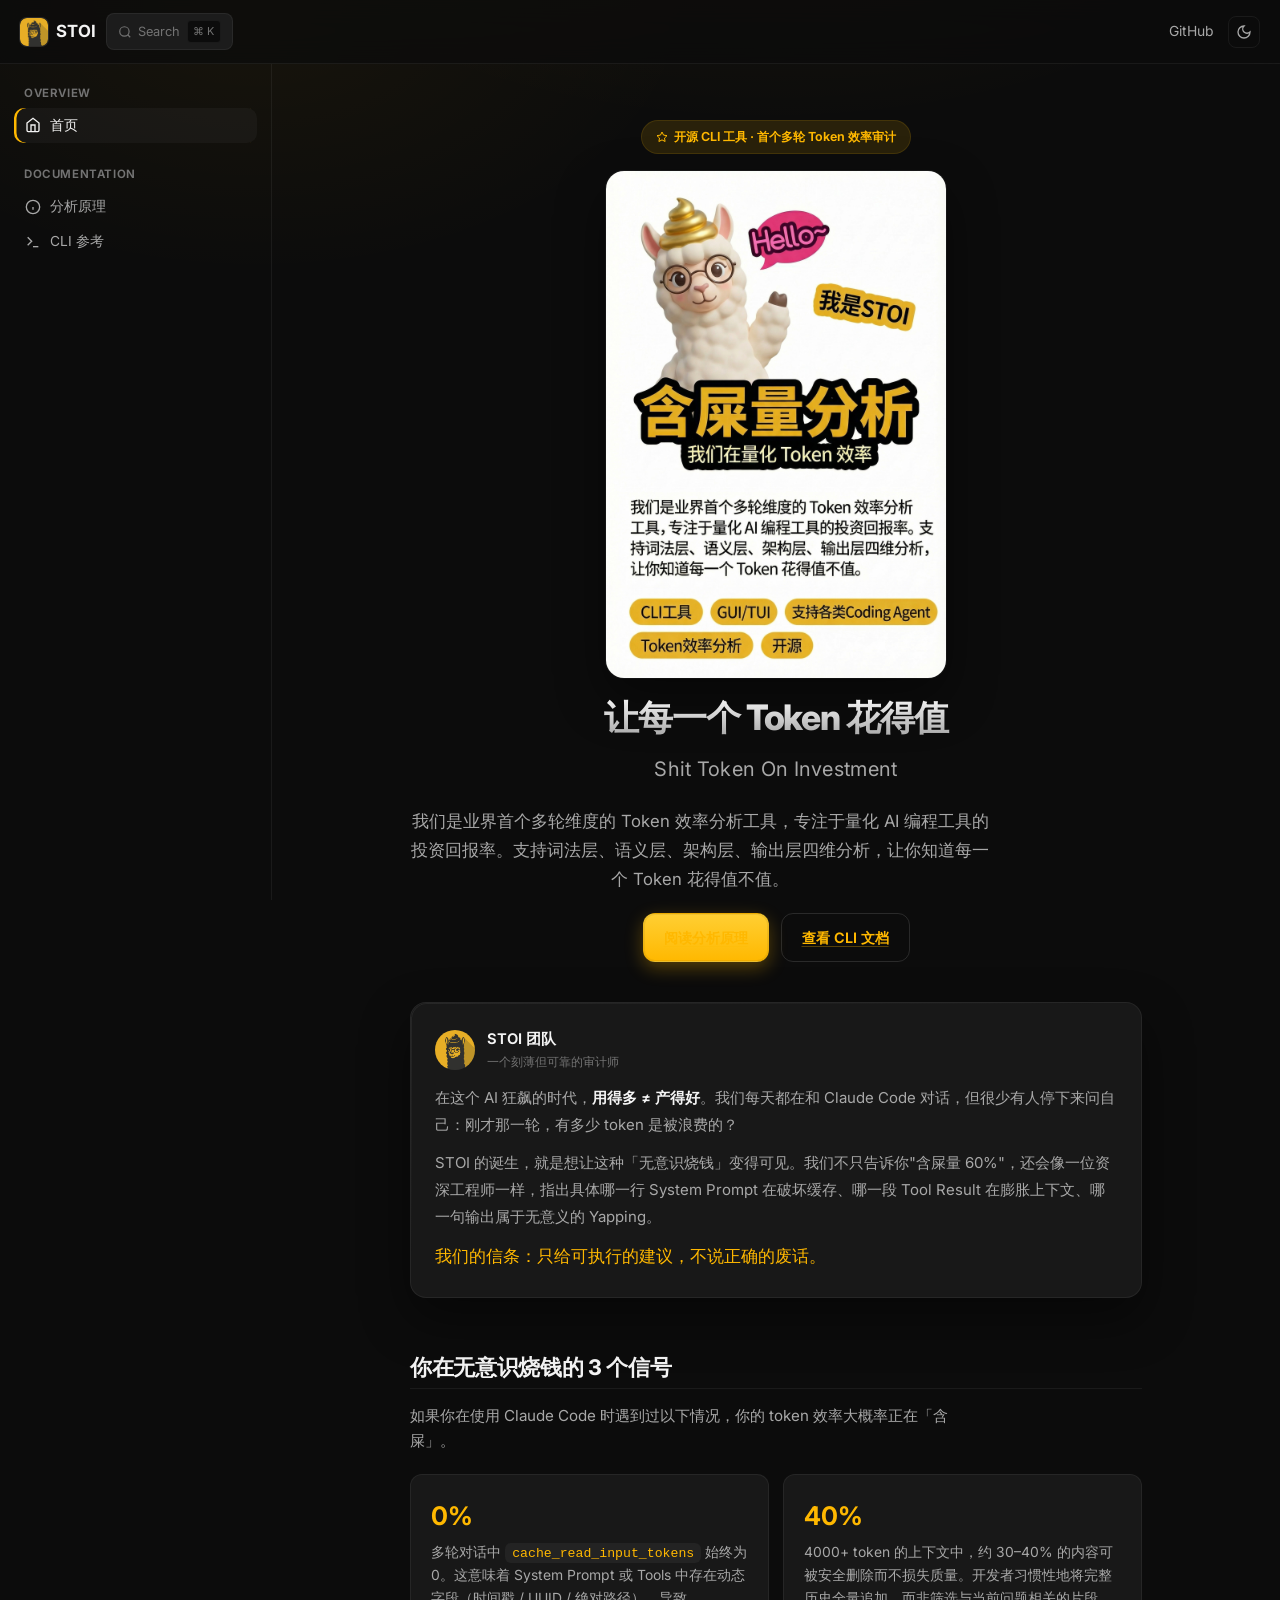
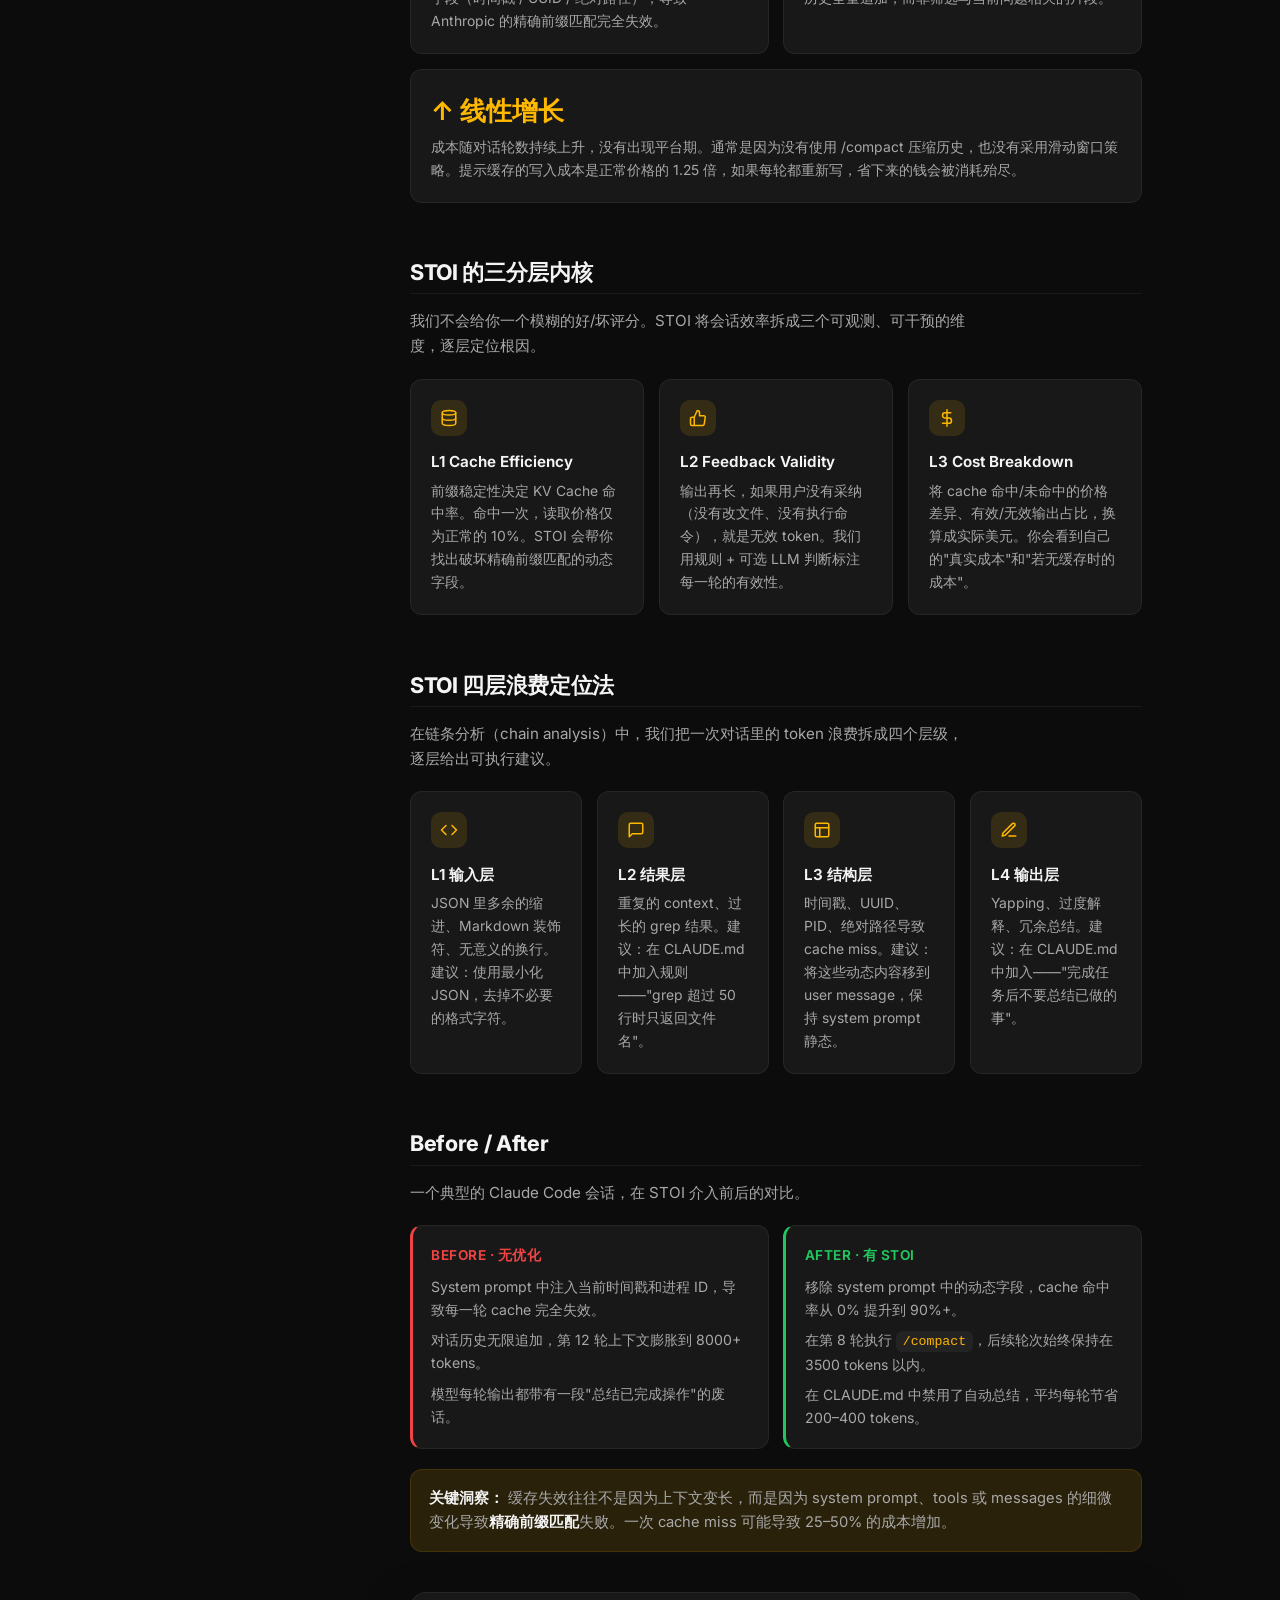
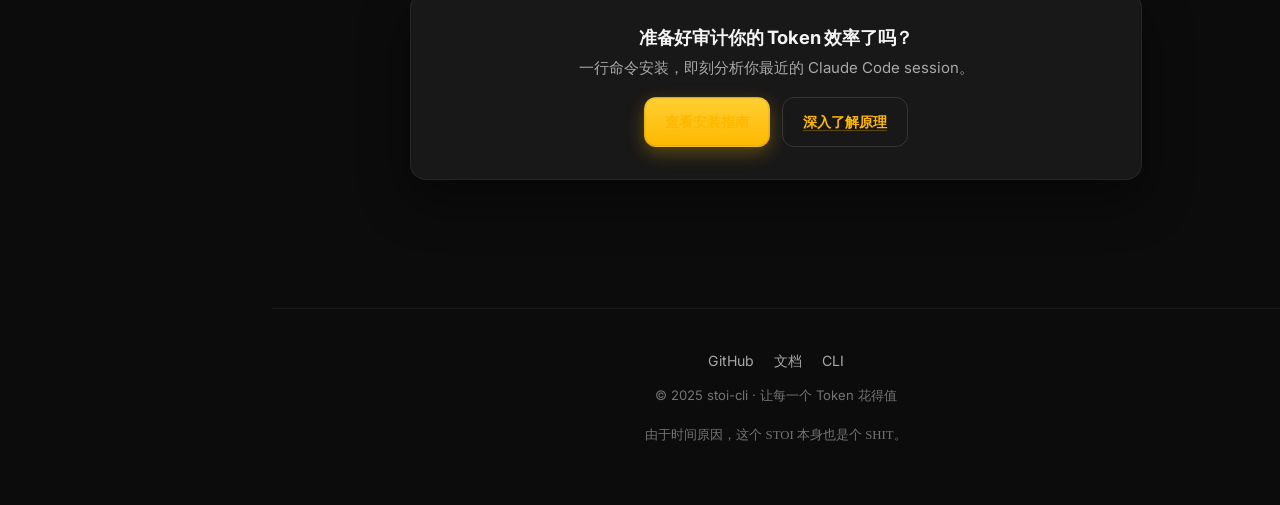
==== commit d14fd826: "feat: UI/UX polish — arrow-key nav, visual redesign, and config onboarding - Replace numeric-only pr" ====
--- a/site/index.html
+++ b/site/index.html
@@ -11,7 +11,6 @@
 </head>
 <body>
   <div class="page-shell">
-    <!-- Top Nav -->
     <header class="top-nav">
       <div class="top-nav-inner">
         <div class="nav-left">
@@ -27,6 +26,10 @@
         </div>
         <div class="nav-right">
           <a href="https://github.com/KevinYoung-Kw/stoi-cli" target="_blank" rel="noopener">GitHub</a>
+          <button class="theme-toggle" id="theme-toggle" aria-label="Toggle theme">
+            <svg class="moon" width="16" height="16" viewBox="0 0 24 24" fill="none" stroke="currentColor" stroke-width="2"><path d="M12 3a6 6 0 0 0 9 9 9 9 0 1 1-9-9Z"/></svg>
+            <svg class="sun" width="16" height="16" viewBox="0 0 24 24" fill="none" stroke="currentColor" stroke-width="2" style="display:none"><circle cx="12" cy="12" r="4"/><path d="M12 2v2"/><path d="M12 20v2"/><path d="m4.93 4.93 1.41 1.41"/><path d="m17.66 17.66 1.41 1.41"/><path d="M2 12h2"/><path d="M20 12h2"/><path d="m6.34 17.66-1.41 1.41"/><path d="m19.07 4.93-1.41 1.41"/></svg>
+          </button>
           <button class="mobile-menu-btn" aria-label="Open menu" aria-expanded="false" id="mobile-menu-btn">
             <svg width="18" height="18" viewBox="0 0 24 24" fill="none" stroke="currentColor" stroke-width="2">
               <line x1="3" y1="6" x2="21" y2="6"></line>
@@ -38,7 +41,6 @@
       </div>
     </header>
 
-    <!-- Sidebar -->
     <aside class="sidebar" id="sidebar">
       <div class="sidebar-scroll">
         <div class="sidebar-group">
@@ -64,48 +66,132 @@
 
     <div class="sidebar-overlay" id="sidebar-overlay"></div>
 
-    <!-- Main Content -->
     <main class="main-content">
       <div id="content-root">
         <div class="content-wrapper">
           <section class="hero">
             <div class="hero-badge">
               <svg width="12" height="12" viewBox="0 0 24 24" fill="none" stroke="currentColor" stroke-width="2"><polygon points="12 2 15.09 8.26 22 9.27 17 14.14 18.18 21.02 12 17.77 5.82 21.02 7 14.14 2 9.27 8.91 8.26 12 2"/></svg>
-              开源 CLI 工具
-            </div>
-            <img class="hero-mascot" src="../assets/images/banner.jpg" alt="STOI Mascot">
-            <h1 class="hero-title">STOI</h1>
+              开源 CLI 工具 · 首个多轮 Token 效率审计
+            </div>
+            <img class="hero-poster" src="../assets/images/poster.jpg" alt="STOI 含屎量分析">
+            <h1 class="hero-title">让每一个 Token 花得值</h1>
             <p class="hero-subtitle">Shit Token On Investment</p>
-            <p class="hero-tagline">我们是业界首个多轮维度的 Token 效率分析工具，帮你看清 Claude Code 会话里有多少 token 白花了——以及具体该怎么省回来。</p>
+            <p class="hero-lead">我们是业界首个多轮维度的 Token 效率分析工具，专注于量化 AI 编程工具的投资回报率。支持词法层、语义层、架构层、输出层四维分析，让你知道每一个 Token 花得值不值。</p>
             <div class="btn-group">
-              <a class="btn btn-primary" href="./docs.html" data-pjax>阅读原理</a>
-              <a class="btn btn-secondary" href="./cli.html" data-pjax>查看 CLI</a>
+              <a class="btn btn-primary" href="./docs.html" data-pjax>阅读分析原理</a>
+              <a class="btn btn-secondary" href="./cli.html" data-pjax>查看 CLI 文档</a>
             </div>
           </section>
 
-          <section class="cards">
-            <article class="card">
-              <div class="card-icon">
-                <svg viewBox="0 0 24 24" fill="none" stroke="currentColor" stroke-width="2" stroke-linecap="round" stroke-linejoin="round"><path d="M4.5 16.5c-1.5 1.26-2 5-2 5s3.74-.5 5-2c.71-.84.7-2.13-.09-2.91a2.18 2.18 0 0 0-2.91-.09z"/><path d="m12 15-3-3a22 22 0 0 1 2-3.95A12.88 12.88 0 0 1 22 2c0 2.72-.78 7.5-6 11a22.35 22.35 0 0 1-4 2z"/><path d="M9 12H4s.55-3.03 2-4c1.62-1.08 5 0 5 0"/><path d="M12 15v5s3.03-.55 4-2a3.6 3.6 0 0 0 0-5c0 0-3.08 1.08-4 2Z"/></svg>
+          <section class="founder-card">
+            <div class="founder-header">
+              <img class="founder-avatar" src="../assets/images/logo.png" alt="">
+              <div class="founder-meta">
+                <div class="founder-name">STOI 团队</div>
+                <div class="founder-role">一个刻薄但可靠的审计师</div>
               </div>
-              <h3>缓存决定成本</h3>
-              <p>前缀稳定性直接影响 KV Cache 命中率。命中一次，价格差十倍。</p>
-            </article>
-            <article class="card">
-              <div class="card-icon">
-                <svg viewBox="0 0 24 24" fill="none" stroke="currentColor" stroke-width="2" stroke-linecap="round" stroke-linejoin="round"><path d="M22 11.08V12a10 10 0 1 1-5.93-9.14"/><polyline points="22 4 12 14.01 9 11.01"/></svg>
-              </div>
-              <h3>有效才有价值</h3>
-              <p>输出再长，如果用户没采纳，就是无效输出。我们统计 Feedback，而不只看字数。</p>
-            </article>
-            <article class="card">
-              <div class="card-icon">
-                <svg viewBox="0 0 24 24" fill="none" stroke="currentColor" stroke-width="2" stroke-linecap="round" stroke-linejoin="round"><path d="M14.7 6.3a1 1 0 0 0 0 1.4l1.6 1.6a1 1 0 0 0 1.4 0l3.77-3.77a6 6 0 0 1-7.94 7.94l-6.91 6.91a2.12 2.12 0 0 1-3-3l6.91-6.91a6 6 0 0 1 7.94-7.94l-3.76 3.76z"/></svg>
-              </div>
-              <h3>每条建议都可执行</h3>
-              <p>不输出含糊的"建议优化"，而是给出能直接写进 CLAUDE.md 的具体动作。</p>
-            </article>
+            </div>
+            <p>在这个 AI 狂飙的时代，<strong>用得多 ≠ 产得好</strong>。我们每天都在和 Claude Code 对话，但很少有人停下来问自己：刚才那一轮，有多少 token 是被浪费的？</p>
+            <p>STOI 的诞生，就是想让这种「无意识烧钱」变得可见。我们不只告诉你"含屎量 60%"，还会像一位资深工程师一样，指出具体哪一行 System Prompt 在破坏缓存、哪一段 Tool Result 在膨胀上下文、哪一句输出属于无意义的 Yapping。</p>
+            <p class="handwritten" style="color:var(--accent);font-size:1.05rem;margin-top:0.8rem">我们的信条：只给可执行的建议，不说正确的废话。</p>
           </section>
+
+          <h2>你在无意识烧钱的 3 个信号</h2>
+          <p class="section-intro">如果你在使用 Claude Code 时遇到过以下情况，你的 token 效率大概率正在「含屎」。</p>
+
+          <div class="bento">
+            <div class="bento-item">
+              <div class="bento-stat">0%</div>
+              <p>多轮对话中 <code>cache_read_input_tokens</code> 始终为 0。这意味着 System Prompt 或 Tools 中存在动态字段（时间戳 / UUID / 绝对路径），导致 Anthropic 的精确前缀匹配完全失效。</p>
+            </div>
+            <div class="bento-item">
+              <div class="bento-stat">40%</div>
+              <p>4000+ token 的上下文中，约 30–40% 的内容可被安全删除而不损失质量。开发者习惯性地将完整历史全量追加，而非筛选与当前问题相关的片段。</p>
+            </div>
+            <div class="bento-item span-2">
+              <div class="bento-stat">↑ 线性增长</div>
+              <p>成本随对话轮数持续上升，没有出现平台期。通常是因为没有使用 /compact 压缩历史，也没有采用滑动窗口策略。提示缓存的写入成本是正常价格的 1.25 倍，如果每轮都重新写，省下来的钱会被消耗殆尽。</p>
+            </div>
+          </div>
+
+          <h2>STOI 的三分层内核</h2>
+          <p class="section-intro">我们不会给你一个模糊的好/坏评分。STOI 将会话效率拆成三个可观测、可干预的维度，逐层定位根因。</p>
+
+          <div class="bento bento-3">
+            <div class="bento-item">
+              <div class="bento-icon"><svg viewBox="0 0 24 24" fill="none" stroke="currentColor" stroke-width="2" stroke-linecap="round" stroke-linejoin="round"><ellipse cx="12" cy="5" rx="9" ry="3"/><path d="M3 5V19A9 3 0 0 0 21 19V5"/><path d="M3 12A9 3 0 0 0 21 12"/></svg></div>
+              <h4>L1 Cache Efficiency</h4>
+              <p>前缀稳定性决定 KV Cache 命中率。命中一次，读取价格仅为正常的 10%。STOI 会帮你找出破坏精确前缀匹配的动态字段。</p>
+            </div>
+            <div class="bento-item">
+              <div class="bento-icon"><svg viewBox="0 0 24 24" fill="none" stroke="currentColor" stroke-width="2" stroke-linecap="round" stroke-linejoin="round"><path d="M14 9V5a3 3 0 0 0-3-3l-4 9v11h11.28a2 2 0 0 0 2-1.7l1.38-9a2 2 0 0 0-2-2.3zM7 22H4a2 2 0 0 1-2-2v-7a2 2 0 0 1 2-2h3"/></svg></div>
+              <h4>L2 Feedback Validity</h4>
+              <p>输出再长，如果用户没有采纳（没有改文件、没有执行命令），就是无效 token。我们用规则 + 可选 LLM 判断标注每一轮的有效性。</p>
+            </div>
+            <div class="bento-item">
+              <div class="bento-icon"><svg viewBox="0 0 24 24" fill="none" stroke="currentColor" stroke-width="2" stroke-linecap="round" stroke-linejoin="round"><line x1="12" y1="1" x2="12" y2="23"/><path d="M17 5H9.5a3.5 3.5 0 0 0 0 7h5a3.5 3.5 0 0 1 0 7H6"/></svg></div>
+              <h4>L3 Cost Breakdown</h4>
+              <p>将 cache 命中/未命中的价格差异、有效/无效输出占比，换算成实际美元。你会看到自己的"真实成本"和"若无缓存时的成本"。</p>
+            </div>
+          </div>
+
+          <h2>STOI 四层浪费定位法</h2>
+          <p class="section-intro">在链条分析（chain analysis）中，我们把一次对话里的 token 浪费拆成四个层级，逐层给出可执行建议。</p>
+
+          <div class="bento bento-4">
+            <div class="bento-item">
+              <div class="bento-icon"><svg viewBox="0 0 24 24" fill="none" stroke="currentColor" stroke-width="2" stroke-linecap="round" stroke-linejoin="round"><polyline points="16 18 22 12 16 6"/><polyline points="8 6 2 12 8 18"/></svg></div>
+              <h4>L1 输入层</h4>
+              <p>JSON 里多余的缩进、Markdown 装饰符、无意义的换行。建议：使用最小化 JSON，去掉不必要的格式字符。</p>
+            </div>
+            <div class="bento-item">
+              <div class="bento-icon"><svg viewBox="0 0 24 24" fill="none" stroke="currentColor" stroke-width="2" stroke-linecap="round" stroke-linejoin="round"><path d="M21 15a2 2 0 0 1-2 2H7l-4 4V5a2 2 0 0 1 2-2h14a2 2 0 0 1 2 2z"/></svg></div>
+              <h4>L2 结果层</h4>
+              <p>重复的 context、过长的 grep 结果。建议：在 CLAUDE.md 中加入规则——"grep 超过 50 行时只返回文件名"。</p>
+            </div>
+            <div class="bento-item">
+              <div class="bento-icon"><svg viewBox="0 0 24 24" fill="none" stroke="currentColor" stroke-width="2" stroke-linecap="round" stroke-linejoin="round"><rect width="18" height="18" x="3" y="3" rx="2" ry="2"/><line x1="3" x2="21" y1="9" y2="9"/><line x1="9" x2="9" y1="21" y2="9"/></svg></div>
+              <h4>L3 结构层</h4>
+              <p>时间戳、UUID、PID、绝对路径导致 cache miss。建议：将这些动态内容移到 user message，保持 system prompt 静态。</p>
+            </div>
+            <div class="bento-item">
+              <div class="bento-icon"><svg viewBox="0 0 24 24" fill="none" stroke="currentColor" stroke-width="2" stroke-linecap="round" stroke-linejoin="round"><path d="M12 20h9"/><path d="M16.5 3.5a2.121 2.121 0 0 1 3 3L7 19l-4 1 1-4L16.5 3.5z"/></svg></div>
+              <h4>L4 输出层</h4>
+              <p>Yapping、过度解释、冗余总结。建议：在 CLAUDE.md 中加入——"完成任务后不要总结已做的事"。</p>
+            </div>
+          </div>
+
+          <h2>Before / After</h2>
+          <p class="section-intro">一个典型的 Claude Code 会话，在 STOI 介入前后的对比。</p>
+
+          <div class="compare">
+            <div class="compare-box negative">
+              <h4>Before · 无优化</h4>
+              <p>System prompt 中注入当前时间戳和进程 ID，导致每一轮 cache 完全失效。</p>
+              <p>对话历史无限追加，第 12 轮上下文膨胀到 8000+ tokens。</p>
+              <p>模型每轮输出都带有一段"总结已完成操作"的废话。</p>
+            </div>
+            <div class="compare-box positive">
+              <h4>After · 有 STOI</h4>
+              <p>移除 system prompt 中的动态字段，cache 命中率从 0% 提升到 90%+。</p>
+              <p>在第 8 轮执行 <code>/compact</code>，后续轮次始终保持在 3500 tokens 以内。</p>
+              <p>在 CLAUDE.md 中禁用了自动总结，平均每轮节省 200–400 tokens。</p>
+            </div>
+          </div>
+
+          <div class="callout">
+            <p><strong>关键洞察：</strong> 缓存失效往往不是因为上下文变长，而是因为 system prompt、tools 或 messages 的细微变化导致<strong>精确前缀匹配</strong>失败。一次 cache miss 可能导致 25–50% 的成本增加。</p>
+          </div>
+
+          <div class="cta-box">
+            <h3>准备好审计你的 Token 效率了吗？</h3>
+            <p>一行命令安装，即刻分析你最近的 Claude Code session。</p>
+            <div class="btn-group">
+              <a class="btn btn-primary" href="./cli.html" data-pjax>查看安装指南</a>
+              <a class="btn btn-secondary" href="./docs.html" data-pjax>深入了解原理</a>
+            </div>
+          </div>
         </div>
 
         <footer class="site-footer">
@@ -114,14 +200,13 @@
             <a href="./docs.html" data-pjax>文档</a>
             <a href="./cli.html" data-pjax>CLI</a>
           </div>
-          <p class="footer-copy">© 2025 stoi-cli</p>
+          <p class="footer-copy">© 2025 stoi-cli · 让每一个 Token 花得值</p>
           <p class="footer-zicha handwritten">由于时间原因，这个 STOI 本身也是个 SHIT。</p>
         </footer>
       </div>
     </main>
   </div>
 
-  <!-- Search Modal -->
   <div class="search-modal" id="search-modal" role="dialog" aria-modal="true" aria-label="Search">
     <div class="search-panel">
       <div class="search-input-wrap">
--- a/site/styles.css
+++ b/site/styles.css
@@ -1,20 +1,48 @@
-/* ── Design Tokens ────────────────────────────────────────────────────────── */
+/* ── Theme Tokens ─────────────────────────────────────────────────────────── */
 :root {
-  --bg-body: #0a0a0a;
-  --bg-surface: #111113;
-  --bg-elevated: #161618;
-  --bg-glass: rgba(17, 17, 19, 0.65);
-  --bg-code: #0d0d0e;
-  --border: rgba(255, 255, 255, 0.055);
-  --border-strong: rgba(255, 255, 255, 0.10);
-  --text-primary: #f4f4f5;
-  --text-secondary: #a1a1aa;
-  --text-muted: #71717a;
+  --bg-body: #0C0C0C;
+  --bg-surface: #151515;
+  --bg-elevated: #1C1C1C;
+  --bg-glass: rgba(21, 21, 21, 0.65);
+  --bg-code: #0F0F0F;
+  --bg-card: #181818;
+  --border: rgba(255, 255, 255, 0.06);
+  --border-strong: rgba(255, 255, 255, 0.12);
+  --text-primary: #F4F4F4;
+  --text-secondary: #A8A8A8;
+  --text-muted: #737373;
   --accent: #FFB800;
+  --accent-2: #ffcf33;
   --accent-soft: rgba(255, 184, 0, 0.12);
-  --accent-glow: rgba(255, 184, 0, 0.35);
-  --sidebar-width: 18rem;
+  --accent-glow: rgba(255, 184, 0, 0.30);
+  --hero-glow-1: rgba(255, 184, 0, 0.10);
+  --hero-glow-2: rgba(255, 184, 0, 0.05);
+  --shadow-lg: 0 20px 50px rgba(0,0,0,0.45);
+  --sidebar-width: 17rem;
   --nav-height: 4rem;
+  --radius: 16px;
+  --radius-sm: 12px;
+}
+
+[data-theme="light"] {
+  --bg-body: #FDFBF7;
+  --bg-surface: #FFFFFF;
+  --bg-elevated: #F7F5F0;
+  --bg-glass: rgba(255, 255, 255, 0.75);
+  --bg-code: #F5F2EB;
+  --bg-card: #FFFFFF;
+  --border: rgba(0, 0, 0, 0.06);
+  --border-strong: rgba(0, 0, 0, 0.12);
+  --text-primary: #2A2A28;
+  --text-secondary: #5E5E5C;
+  --text-muted: #8A8A88;
+  --accent: #D97706;
+  --accent-2: #F59E0B;
+  --accent-soft: rgba(217, 119, 6, 0.10);
+  --accent-glow: rgba(217, 119, 6, 0.22);
+  --hero-glow-1: rgba(217, 119, 6, 0.12);
+  --hero-glow-2: rgba(217, 119, 6, 0.06);
+  --shadow-lg: 0 20px 50px rgba(0,0,0,0.08);
 }
 
 /* ── Reset & Base ─────────────────────────────────────────────────────────── */
@@ -25,18 +53,26 @@
   margin: 0;
   font-family: "Inter", -apple-system, "PingFang SC", "Noto Sans SC", "Microsoft YaHei", sans-serif;
   background:
-    radial-gradient(1200px 800px at 50% -10%, rgba(255,184,0,0.08), transparent 60%),
-    radial-gradient(900px 600px at 80% 0%, rgba(255,184,0,0.04), transparent 55%),
+    radial-gradient(1100px 700px at 60% -8%, var(--hero-glow-1), transparent 60%),
+    radial-gradient(800px 500px at 20% 0%, var(--hero-glow-2), transparent 55%),
     var(--bg-body);
   color: var(--text-primary);
   line-height: 1.65;
   -webkit-font-smoothing: antialiased;
   font-size: 15px;
   min-height: 100vh;
+  transition: background 0.35s ease, color 0.35s ease;
 }
 
 a { color: inherit; text-decoration: none; }
 img { max-width: 100%; display: block; }
+
+/* ── Utilities ───────────────────────────────────────────────────────────── */
+.muted { color: var(--text-muted); }
+.accent { color: var(--accent); }
+.handwritten {
+  font-family: "LXGW WenKai", "Ma Shan Zheng", "LXGWWenKai-Regular", cursive;
+}
 
 /* ── Layout Shell ─────────────────────────────────────────────────────────── */
 .page-shell {
@@ -52,9 +88,10 @@
   right: 0;
   height: var(--nav-height);
   z-index: 50;
-  background: rgba(10, 10, 10, 0.55);
+  background: color-mix(in srgb, var(--bg-body) 72%, transparent);
   backdrop-filter: blur(14px);
   border-bottom: 1px solid var(--border);
+  transition: background 0.3s, border-color 0.3s;
 }
 
 .top-nav-inner {
@@ -62,7 +99,7 @@
   align-items: center;
   justify-content: space-between;
   height: 100%;
-  padding: 0 1.1rem;
+  padding: 0 1rem;
   max-width: 90rem;
   margin: 0 auto;
 }
@@ -81,18 +118,13 @@
   font-size: 1.05rem;
   letter-spacing: 0.3px;
   color: var(--text-primary);
-  transition: opacity 0.2s;
-}
-
-.nav-logo:hover {
-  opacity: 0.9;
 }
 
 .nav-logo img {
   width: 28px;
   height: 28px;
   border-radius: 7px;
-  box-shadow: 0 0 0 1px rgba(255,255,255,0.06);
+  box-shadow: 0 0 0 1px var(--border-strong);
 }
 
 .nav-search {
@@ -102,7 +134,7 @@
   padding: 0.35rem 0.7rem;
   border-radius: 8px;
   border: 1px solid var(--border);
-  background: rgba(255,255,255,0.02);
+  background: var(--bg-elevated);
   color: var(--text-muted);
   font-size: 0.8rem;
   cursor: pointer;
@@ -112,7 +144,7 @@
 .nav-search:hover {
   border-color: var(--border-strong);
   color: var(--text-secondary);
-  background: rgba(255,255,255,0.04);
+  background: var(--bg-surface);
 }
 
 .nav-search kbd {
@@ -120,30 +152,53 @@
   font-size: 0.68rem;
   padding: 0.12rem 0.35rem;
   border-radius: 4px;
-  background: var(--bg-elevated);
+  background: var(--bg-body);
   border: 1px solid var(--border);
   color: var(--text-muted);
 }
 
 @media (min-width: 768px) {
   .nav-search { display: inline-flex; }
-  .top-nav-inner { padding: 0 1.4rem; }
+  .top-nav-inner { padding: 0 1.25rem; }
 }
 
 .nav-right {
   display: flex;
   align-items: center;
-  gap: 0.9rem;
+  gap: 0.4rem;
 }
 
 .nav-right a {
   font-size: 0.87rem;
   color: var(--text-secondary);
-  transition: color 0.2s;
+  padding: 0.4rem 0.5rem;
+  border-radius: 6px;
+  transition: color 0.2s, background 0.2s;
 }
 
 .nav-right a:hover {
   color: var(--text-primary);
+  background: rgba(128,128,128,0.06);
+}
+
+.theme-toggle {
+  width: 2rem;
+  height: 2rem;
+  display: flex;
+  align-items: center;
+  justify-content: center;
+  border-radius: 8px;
+  border: 1px solid var(--border);
+  background: transparent;
+  color: var(--text-secondary);
+  cursor: pointer;
+  transition: all 0.2s;
+}
+
+.theme-toggle:hover {
+  border-color: var(--border-strong);
+  color: var(--text-primary);
+  background: rgba(128,128,128,0.06);
 }
 
 .mobile-menu-btn {
@@ -163,7 +218,7 @@
 .mobile-menu-btn:hover {
   border-color: var(--border-strong);
   color: var(--text-primary);
-  background: rgba(255,255,255,0.03);
+  background: rgba(128,128,128,0.06);
 }
 
 @media (min-width: 1024px) {
@@ -181,22 +236,20 @@
   background: var(--bg-body);
   z-index: 40;
   transform: translateX(-100%);
-  transition: transform 0.25s cubic-bezier(0.22, 1, 0.36, 1);
-}
-
-.sidebar.is-open {
-  transform: translateX(0);
-}
+  transition: transform 0.3s cubic-bezier(0.22, 1, 0.36, 1), background 0.3s;
+}
+
+.sidebar.is-open { transform: translateX(0); }
 
 .sidebar-scroll {
   height: 100%;
   overflow-y: auto;
-  padding: 1.5rem 1rem 2.5rem;
+  padding: 1.25rem 0.9rem 2.5rem;
 }
 
 .sidebar-scroll::-webkit-scrollbar { width: 5px; }
 .sidebar-scroll::-webkit-scrollbar-thumb {
-  background: rgba(255,255,255,0.10);
+  background: var(--border-strong);
   border-radius: 3px;
 }
 
@@ -210,20 +263,24 @@
 .sidebar-overlay {
   position: fixed;
   inset: 0;
-  background: rgba(0,0,0,0.55);
+  background: rgba(0,0,0,0.45);
   z-index: 35;
   opacity: 0;
   pointer-events: none;
   transition: opacity 0.25s ease;
 }
 
+[data-theme="light"] .sidebar-overlay {
+  background: rgba(0,0,0,0.25);
+}
+
 .sidebar-overlay.is-visible {
   opacity: 1;
   pointer-events: auto;
 }
 
 .sidebar-group {
-  margin-bottom: 1.6rem;
+  margin-bottom: 1.4rem;
 }
 
 .sidebar-title {
@@ -231,35 +288,35 @@
   align-items: center;
   gap: 0.5rem;
   padding: 0 0.6rem;
-  font-size: 0.75rem;
+  font-size: 0.72rem;
   font-weight: 650;
-  letter-spacing: 0.5px;
+  letter-spacing: 0.6px;
   text-transform: uppercase;
   color: var(--text-muted);
-  margin-bottom: 0.35rem;
+  margin-bottom: 0.3rem;
 }
 
 .sidebar-link {
   display: flex;
   align-items: center;
-  gap: 0.65rem;
+  gap: 0.6rem;
   width: 100%;
-  padding: 0.5rem 0.7rem;
+  padding: 0.45rem 0.65rem;
   border-radius: 10px;
-  font-size: 0.87rem;
+  font-size: 0.86rem;
   line-height: 1.5;
   color: var(--text-secondary);
   transition: background 0.15s, color 0.15s, transform 0.15s;
 }
 
 .sidebar-link:hover {
-  background: rgba(255,255,255,0.035);
+  background: rgba(128,128,128,0.07);
   color: var(--text-primary);
   transform: translateX(1px);
 }
 
 .sidebar-link.is-active {
-  background: rgba(255,255,255,0.045);
+  background: rgba(128,128,128,0.08);
   color: var(--text-primary);
   box-shadow: inset 2.5px 0 0 0 var(--accent);
 }
@@ -273,60 +330,55 @@
 }
 
 @media (min-width: 1024px) {
-  .main-content {
-    margin-left: var(--sidebar-width);
-  }
+  .main-content { margin-left: var(--sidebar-width); }
 }
 
 .content-wrapper {
-  max-width: 800px;
-  padding: 2rem 1.1rem 4rem;
+  max-width: 780px;
+  padding: 1.5rem 1rem 3.5rem;
   margin: 0 auto;
 }
 
 @media (min-width: 768px) {
-  .content-wrapper {
-    padding: 2.75rem 2.25rem 5.5rem;
-  }
+  .content-wrapper { padding: 2.25rem 1.5rem 5rem; }
 }
 
 /* ── PJAX Transition ──────────────────────────────────────────────────────── */
 #content-root {
   opacity: 1;
   transform: translateY(0);
-  transition: opacity 0.16s ease, transform 0.16s ease;
-}
-
+  transition: opacity 0.18s ease, transform 0.18s ease;
+}
 #content-root.is-exiting {
   opacity: 0;
   transform: translateY(8px);
 }
 
-/* ── Typography (Prose-like) ─────────────────────────────────────────────── */
+/* ── Typography ───────────────────────────────────────────────────────────── */
 .content-wrapper h1 {
-  font-size: 2.4rem;
+  font-size: 2.2rem;
   font-weight: 800;
-  letter-spacing: -0.035em;
-  line-height: 1.08;
+  letter-spacing: -0.03em;
+  line-height: 1.1;
   margin: 0 0 0.45em;
 }
 
 .content-wrapper h2 {
   font-size: 1.35rem;
-  font-weight: 700;
+  font-weight: 750;
   letter-spacing: -0.015em;
   line-height: 1.25;
-  margin: 2.4em 0 0.6em;
+  margin: 2.6em 0 0.65em;
   padding-bottom: 0.35em;
   border-bottom: 1px solid var(--border);
 }
 
 .content-wrapper h3 {
-  font-size: 1.08rem;
+  font-size: 1.05rem;
   font-weight: 650;
   letter-spacing: -0.01em;
   line-height: 1.35;
-  margin: 1.9em 0 0.5em;
+  margin: 1.8em 0 0.45em;
   color: var(--text-primary);
 }
 
@@ -342,24 +394,16 @@
   margin: 0 0 1.05em;
 }
 
-.content-wrapper li {
-  margin-bottom: 0.35em;
-}
-
-.content-wrapper li::marker {
-  color: var(--text-muted);
-}
-
-.content-wrapper strong {
-  color: var(--text-primary);
-  font-weight: 600;
-}
+.content-wrapper li { margin-bottom: 0.35em; }
+.content-wrapper li::marker { color: var(--text-muted); }
+
+.content-wrapper strong { color: var(--text-primary); font-weight: 600; }
 
 .content-wrapper a {
   color: var(--accent);
   text-decoration: underline;
   text-underline-offset: 2.5px;
-  text-decoration-color: rgba(255,184,0,0.30);
+  text-decoration-color: color-mix(in srgb, var(--accent) 30%, transparent);
   transition: text-decoration-color 0.2s;
 }
 
@@ -367,63 +411,57 @@
   text-decoration-color: var(--accent);
 }
 
-/* ── Hero ─────────────────────────────────────────────────────────────────── */
+/* ── Hero (Landing) ───────────────────────────────────────────────────────── */
 .hero {
   text-align: center;
-  padding: 1.5rem 0 1rem;
+  padding: 1.25rem 0 0.5rem;
+}
+
+.hero-poster {
+  width: min(340px, 92vw);
+  height: auto;
+  margin: 0 auto 1.25rem;
+  border-radius: 18px;
+  box-shadow: var(--shadow-lg), 0 0 0 1px var(--border);
 }
 
 .hero-badge {
   display: inline-flex;
   align-items: center;
   gap: 0.4rem;
-  padding: 0.35rem 0.8rem;
+  padding: 0.35rem 0.85rem;
   border-radius: 999px;
-  border: 1px solid rgba(255,184,0,0.25);
-  background: rgba(255,184,0,0.08);
-  color: #ffce6b;
+  border: 1px solid var(--accent-soft);
+  background: var(--accent-soft);
+  color: var(--accent);
   font-size: 0.78rem;
-  font-weight: 600;
-  margin-bottom: 1.25rem;
-}
-
-.hero-mascot {
-  width: 220px;
-  height: auto;
-  margin: 0 auto 1.25rem;
-  filter: drop-shadow(0 22px 50px rgba(255,184,0,0.22));
-  animation: mascotFloat 5s ease-in-out infinite;
-}
-
-@keyframes mascotFloat {
-  0%, 100% { transform: translateY(0); }
-  50% { transform: translateY(-10px); }
+  font-weight: 650;
+  margin-bottom: 1.1rem;
 }
 
 .hero-title {
-  font-size: clamp(3rem, 8.5vw, 5.2rem);
+  font-size: clamp(2.6rem, 8vw, 4.6rem);
   font-weight: 800;
   letter-spacing: -0.045em;
   line-height: 1.02;
   margin-bottom: 0.18em;
-  background: linear-gradient(180deg, #fff 0%, #b0b0b8 100%);
+  background: linear-gradient(180deg, var(--text-primary) 0%, var(--text-secondary) 100%);
   -webkit-background-clip: text;
   -webkit-text-fill-color: transparent;
-  filter: drop-shadow(0 2px 20px rgba(255,184,0,0.08));
 }
 
 .hero-subtitle {
-  font-size: 1.2rem;
-  color: var(--text-secondary);
-  letter-spacing: 0.4px;
-  margin-bottom: 0.65em;
-}
-
-.hero-tagline {
+  font-size: 1.25rem;
+  color: var(--text-secondary);
+  letter-spacing: 0.3px;
+  margin-bottom: 0.55em;
+}
+
+.hero-lead {
   font-size: 1.05rem;
   color: var(--text-secondary);
-  max-width: 560px;
-  margin: 0 auto 1.8rem;
+  max-width: 580px;
+  margin: 0 auto 1.6rem;
   line-height: 1.75;
 }
 
@@ -433,20 +471,20 @@
   align-items: center;
   justify-content: center;
   gap: 0.4rem;
-  padding: 0.7rem 1.25rem;
-  border-radius: 12px;
+  padding: 0.75rem 1.25rem;
+  border-radius: var(--radius-sm);
   font-size: 0.9rem;
   font-weight: 650;
   transition: transform 0.12s, box-shadow 0.25s, border-color 0.2s;
 }
 
 .btn-primary {
-  background: linear-gradient(180deg, #ffcc33 0%, var(--accent) 100%);
-  color: #0a0a0a;
-  border: 1px solid rgba(255,255,255,0.15);
+  background: linear-gradient(180deg, var(--accent-2) 0%, var(--accent) 100%);
+  color: #fff;
+  border: 1px solid rgba(0,0,0,0.08);
   box-shadow:
-    0 0 0 1px rgba(0,0,0,0.15) inset,
-    0 6px 20px rgba(255,184,0,0.25);
+    0 0 0 1px rgba(0,0,0,0.06) inset,
+    0 6px 18px var(--accent-glow);
   position: relative;
   overflow: hidden;
 }
@@ -462,17 +500,12 @@
 .btn-primary:hover {
   transform: translateY(-2px);
   box-shadow:
-    0 0 0 1px rgba(0,0,0,0.15) inset,
-    0 10px 28px rgba(255,184,0,0.35);
-}
-
-.btn-primary:hover::after {
-  animation: shimmer 0.9s ease;
-}
-
-@keyframes shimmer {
-  100% { transform: translateX(100%); }
-}
+    0 0 0 1px rgba(0,0,0,0.06) inset,
+    0 10px 26px var(--accent-glow);
+}
+
+.btn-primary:hover::after { animation: shimmer 0.85s ease; }
+@keyframes shimmer { 100% { transform: translateX(100%); } }
 
 .btn-secondary {
   background: transparent;
@@ -483,7 +516,7 @@
 .btn-secondary:hover {
   border-color: var(--accent);
   color: var(--accent);
-  background: rgba(255,184,0,0.04);
+  background: var(--accent-soft);
 }
 
 .btn-group {
@@ -493,52 +526,32 @@
   flex-wrap: wrap;
 }
 
-/* ── Bento Cards ───────────────────────────────────────────────────────────── */
-.cards {
-  display: grid;
-  grid-template-columns: repeat(1, 1fr);
-  gap: 1rem;
-  margin: 2.5rem 0 0.5rem;
-}
-
-@media (min-width: 640px) {
-  .cards {
-    grid-template-columns: repeat(2, 1fr);
-  }
-  .cards .card:last-child {
-    grid-column: span 2;
-  }
-}
-
-@media (min-width: 840px) {
-  .cards {
-    grid-template-columns: repeat(3, 1fr);
-  }
-  .cards .card:last-child {
-    grid-column: span 1;
-  }
-}
-
-.card {
+/* ── Section helpers ──────────────────────────────────────────────────────── */
+.section-intro {
+  color: var(--text-muted);
+  font-size: 0.95rem;
+  max-width: 560px;
+  margin-bottom: 1.25rem;
+}
+
+/* ── Founder Card (flomo-style) ───────────────────────────────────────────── */
+.founder-card {
   position: relative;
-  background:
-    linear-gradient(180deg, rgba(255,255,255,0.04) 0%, rgba(255,255,255,0) 100%),
-    var(--bg-glass);
-  border: 1px solid var(--border);
-  border-radius: 18px;
-  padding: 1.35rem;
-  overflow: hidden;
-  transition: border-color 0.25s, transform 0.2s, box-shadow 0.25s;
-  backdrop-filter: blur(8px);
-}
-
-.card::before {
+  background: var(--bg-card);
+  border: 1px solid var(--border);
+  border-radius: var(--radius);
+  padding: 1.5rem;
+  margin: 2rem 0;
+  box-shadow: var(--shadow-lg);
+}
+
+.founder-card::before {
   content: "";
   position: absolute;
-  inset: 0;
+  top: 0; left: 0; right: 0; bottom: 0;
   border-radius: inherit;
   padding: 1px;
-  background: linear-gradient(160deg, rgba(255,255,255,0.12), rgba(255,255,255,0) 40%);
+  background: linear-gradient(160deg, rgba(128,128,128,0.15), transparent 45%);
   -webkit-mask: linear-gradient(#fff 0 0) content-box, linear-gradient(#fff 0 0);
   mask: linear-gradient(#fff 0 0) content-box, linear-gradient(#fff 0 0);
   -webkit-mask-composite: xor;
@@ -546,114 +559,214 @@
   pointer-events: none;
 }
 
-.card:hover {
-  border-color: rgba(255,184,0,0.35);
-  transform: translateY(-3px);
-  box-shadow: 0 20px 50px rgba(0,0,0,0.35), 0 0 0 1px rgba(255,184,0,0.06);
-}
-
-.card-icon {
+.founder-header {
+  display: flex;
+  align-items: center;
+  gap: 0.75rem;
+  margin-bottom: 0.75rem;
+}
+
+.founder-avatar {
   width: 40px;
   height: 40px;
-  display: flex;
-  align-items: center;
-  justify-content: center;
-  border-radius: 11px;
-  background: rgba(255,184,0,0.10);
-  border: 1px solid rgba(255,184,0,0.18);
-  color: var(--accent);
-  margin-bottom: 1rem;
-}
-
-.card-icon svg {
-  width: 20px;
-  height: 20px;
-}
-
-.card h3 {
-  font-size: 1rem;
+  border-radius: 50%;
+  object-fit: cover;
+  background: var(--bg-elevated);
+}
+
+.founder-meta {
+  display: flex;
+  flex-direction: column;
+}
+
+.founder-name {
   font-weight: 650;
-  margin-bottom: 0.3em;
-  color: var(--text-primary);
-}
-
-.card p {
-  font-size: 0.88rem;
+  font-size: 0.92rem;
+  color: var(--text-primary);
+}
+
+.founder-role {
+  font-size: 0.78rem;
+  color: var(--text-muted);
+}
+
+.founder-card p {
+  margin: 0 0 0.7em;
+  color: var(--text-secondary);
+  line-height: 1.8;
+}
+
+.founder-card p:last-child { margin-bottom: 0; }
+
+/* ── Bento / Feature Cards ────────────────────────────────────────────────── */
+.bento {
+  display: grid;
+  grid-template-columns: 1fr;
+  gap: 0.9rem;
+  margin: 1.25rem 0;
+}
+
+@media (min-width: 640px) {
+  .bento { grid-template-columns: repeat(2, 1fr); }
+  .bento .span-2 { grid-column: span 2; }
+}
+
+@media (min-width: 900px) {
+  .bento-3 { grid-template-columns: repeat(3, 1fr); }
+  .bento-3 .span-2 { grid-column: span 2; }
+  .bento-4 { grid-template-columns: repeat(4, 1fr); }
+}
+
+.bento-item {
+  position: relative;
+  background: var(--bg-card);
+  border: 1px solid var(--border);
+  border-radius: var(--radius-sm);
+  padding: 1.25rem;
+  transition: transform 0.2s, box-shadow 0.2s, border-color 0.2s;
+  overflow: hidden;
+}
+
+.bento-item:hover {
+  transform: translateY(-2px);
+  box-shadow: var(--shadow-lg);
+  border-color: var(--border-strong);
+}
+
+.bento-item h4 {
+  font-size: 0.95rem;
+  font-weight: 650;
+  margin: 0 0 0.35em;
+  color: var(--text-primary);
+}
+
+.bento-item p {
+  font-size: 0.87rem;
   color: var(--text-secondary);
   margin: 0;
   line-height: 1.65;
 }
+
+.bento-icon {
+  width: 36px;
+  height: 36px;
+  display: flex;
+  align-items: center;
+  justify-content: center;
+  border-radius: 10px;
+  background: var(--accent-soft);
+  color: var(--accent);
+  margin-bottom: 0.85rem;
+}
+
+.bento-icon svg { width: 18px; height: 18px; }
+
+.bento-stat {
+  font-size: 1.6rem;
+  font-weight: 700;
+  color: var(--accent);
+  margin-bottom: 0.15em;
+}
+
+/* ── Before / After ───────────────────────────────────────────────────────── */
+.compare {
+  display: grid;
+  grid-template-columns: 1fr;
+  gap: 0.9rem;
+  margin: 1.25rem 0;
+}
+@media (min-width: 720px) { .compare { grid-template-columns: 1fr 1fr; } }
+
+.compare-box {
+  background: var(--bg-card);
+  border: 1px solid var(--border);
+  border-radius: var(--radius-sm);
+  padding: 1.15rem;
+}
+
+.compare-box.negative { border-left: 3px solid #ef4444; }
+.compare-box.positive { border-left: 3px solid #22c55e; }
+
+.compare-box h4 {
+  font-size: 0.85rem;
+  font-weight: 650;
+  text-transform: uppercase;
+  letter-spacing: 0.5px;
+  margin: 0 0 0.6em;
+}
+.compare-box.negative h4 { color: #ef4444; }
+.compare-box.positive h4 { color: #22c55e; }
+
+.compare-box p {
+  font-size: 0.88rem;
+  color: var(--text-secondary);
+  margin: 0 0 0.5em;
+}
+.compare-box p:last-child { margin-bottom: 0; }
 
 /* ── Tables ──────────────────────────────────────────────────────────────── */
 .content-wrapper table {
   width: 100%;
   border-collapse: separate;
   border-spacing: 0;
-  margin: 1.25em 0 1.75em;
-  font-size: 0.88rem;
-  border: 1px solid var(--border);
-  border-radius: 14px;
+  margin: 1.15em 0 1.6em;
+  font-size: 0.87rem;
+  border: 1px solid var(--border);
+  border-radius: var(--radius-sm);
   overflow: hidden;
 }
 
 .content-wrapper th,
 .content-wrapper td {
   text-align: left;
-  padding: 0.85rem 1rem;
+  padding: 0.8rem 0.9rem;
   border-bottom: 1px solid var(--border);
 }
 
-.content-wrapper tbody tr {
-  transition: background 0.12s;
-}
-
-.content-wrapper tbody tr:hover {
-  background: rgba(255,255,255,0.02);
-}
+.content-wrapper tbody tr { transition: background 0.12s; }
+.content-wrapper tbody tr:hover { background: rgba(128,128,128,0.04); }
 
 .content-wrapper th {
-  font-weight: 600;
-  color: var(--text-primary);
-  background: rgba(255,255,255,0.025);
-  font-size: 0.78rem;
+  font-weight: 650;
+  color: var(--text-primary);
+  background: rgba(128,128,128,0.04);
+  font-size: 0.75rem;
   letter-spacing: 0.4px;
   text-transform: uppercase;
 }
 
-.content-wrapper tr:last-child td {
-  border-bottom: none;
-}
+.content-wrapper tr:last-child td { border-bottom: none; }
 
 /* ── Code ─────────────────────────────────────────────────────────────────── */
 code, pre {
   font-family: ui-monospace, SFMono-Regular, "SF Mono", Menlo, Consolas, monospace;
-  font-size: 0.835rem;
+  font-size: 0.825rem;
 }
 
 code {
-  background: rgba(255,255,255,0.055);
+  background: rgba(128,128,128,0.10);
   padding: 0.18rem 0.45rem;
   border-radius: 6px;
-  color: #ffd666;
+  color: var(--accent);
 }
 
 pre {
   background: var(--bg-code);
   border: 1px solid var(--border);
-  border-radius: 16px;
+  border-radius: var(--radius-sm);
   padding: 0;
   overflow: hidden;
   line-height: 1.55;
-  margin: 1.15em 0 1.7em;
+  margin: 1em 0 1.5em;
 }
 
 pre .code-header {
   display: flex;
   align-items: center;
   gap: 0.4rem;
-  padding: 0.65rem 0.9rem;
+  padding: 0.6rem 0.85rem;
   border-bottom: 1px solid var(--border);
-  background: rgba(255,255,255,0.02);
+  background: rgba(128,128,128,0.04);
 }
 
 pre .code-header span {
@@ -668,26 +781,23 @@
 
 pre code {
   display: block;
-  padding: 1rem 1.1rem;
+  padding: 0.9rem 1rem;
   background: none;
-  color: #e4e4e7;
+  color: var(--text-primary);
   overflow-x: auto;
 }
 
 /* ── Install Box ──────────────────────────────────────────────────────────── */
 .install-box {
-  background:
-    linear-gradient(180deg, rgba(255,255,255,0.03) 0%, rgba(255,255,255,0) 100%),
-    var(--bg-glass);
-  border: 1px solid var(--border);
-  border-radius: 16px;
-  padding: 1.15rem;
-  margin: 1rem 0 1.5rem;
-  backdrop-filter: blur(6px);
+  background: var(--bg-card);
+  border: 1px solid var(--border);
+  border-radius: var(--radius-sm);
+  padding: 1.1rem;
+  margin: 1rem 0 1.35rem;
 }
 
 .install-box h4 {
-  font-size: 0.75rem;
+  font-size: 0.72rem;
   color: var(--text-muted);
   margin-bottom: 0.55rem;
   font-weight: 650;
@@ -699,32 +809,53 @@
 .cheat-table td:first-child {
   font-family: ui-monospace, SFMono-Regular, "SF Mono", Menlo, Consolas, monospace;
   white-space: nowrap;
-  color: #ffd666;
-}
-
-.cheat-table td:last-child {
-  color: var(--text-secondary);
-}
-
-/* ── Callout ──────────────────────────────────────────────────────────────── */
+  color: var(--accent);
+}
+
+.cheat-table td:last-child { color: var(--text-secondary); }
+
+/* ── Callout / Tip ────────────────────────────────────────────────────────── */
 .callout {
-  background: linear-gradient(180deg, rgba(255,184,0,0.07) 0%, rgba(255,184,0,0.02) 100%);
-  border: 1px solid rgba(255,184,0,0.18);
-  border-radius: 14px;
-  padding: 1.1rem 1.2rem;
-  margin: 1.35rem 0;
+  background: var(--accent-soft);
+  border: 1px solid var(--accent-soft);
+  border-radius: var(--radius-sm);
+  padding: 1rem 1.15rem;
+  margin: 1.25rem 0;
 }
 
 .callout p {
   margin: 0;
   color: var(--text-secondary);
   font-size: 0.92rem;
+}
+
+/* ── CTA Box ──────────────────────────────────────────────────────────────── */
+.cta-box {
+  background: var(--bg-card);
+  border: 1px solid var(--border);
+  border-radius: var(--radius);
+  padding: 2rem 1.5rem;
+  text-align: center;
+  margin: 2.5rem 0 0.5rem;
+  box-shadow: var(--shadow-lg);
+}
+
+.cta-box h3 {
+  font-size: 1.15rem;
+  font-weight: 700;
+  margin: 0 0 0.35em;
+  color: var(--text-primary);
+}
+
+.cta-box p {
+  color: var(--text-secondary);
+  margin: 0 0 1.1em;
 }
 
 /* ── Footer ──────────────────────────────────────────────────────────────── */
 .site-footer {
   border-top: 1px solid var(--border);
-  padding: 2.75rem 0 3.5rem;
+  padding: 2.5rem 0 3rem;
   margin-top: 2.5rem;
   text-align: center;
 }
@@ -742,9 +873,7 @@
   transition: color 0.2s;
 }
 
-.footer-links a:hover {
-  color: var(--text-primary);
-}
+.footer-links a:hover { color: var(--text-primary); }
 
 .footer-copy {
   font-size: 0.82rem;
@@ -752,13 +881,9 @@
 }
 
 .footer-zicha {
-  margin-top: 1.25rem;
+  margin-top: 1.1rem;
   font-size: 0.8rem;
   color: var(--text-muted);
-}
-
-.handwritten {
-  font-family: "LXGW WenKai", "Ma Shan Zheng", cursive;
 }
 
 /* ── Search Modal ─────────────────────────────────────────────────────────── */
@@ -776,31 +901,31 @@
   transition: opacity 0.2s ease;
 }
 
+[data-theme="light"] .search-modal { background: rgba(0,0,0,0.25); }
+
 .search-modal.is-open {
   opacity: 1;
   pointer-events: auto;
 }
 
 .search-panel {
-  width: min(560px, 92vw);
+  width: min(520px, 92vw);
   background: var(--bg-surface);
   border: 1px solid var(--border-strong);
-  border-radius: 16px;
+  border-radius: var(--radius);
   overflow: hidden;
-  box-shadow: 0 28px 70px rgba(0,0,0,0.55);
+  box-shadow: var(--shadow-lg);
   transform: scale(0.96);
   transition: transform 0.2s cubic-bezier(0.22, 1, 0.36, 1);
 }
 
-.search-modal.is-open .search-panel {
-  transform: scale(1);
-}
+.search-modal.is-open .search-panel { transform: scale(1); }
 
 .search-input-wrap {
   display: flex;
   align-items: center;
   gap: 0.5rem;
-  padding: 0.9rem 1rem;
+  padding: 0.85rem 1rem;
   border-bottom: 1px solid var(--border);
 }
 
@@ -813,19 +938,17 @@
   font-size: 1rem;
 }
 
-.search-input-wrap input::placeholder {
-  color: var(--text-muted);
-}
+.search-input-wrap input::placeholder { color: var(--text-muted); }
 
 .search-results {
-  max-height: 320px;
+  max-height: 300px;
   overflow-y: auto;
   padding: 0.5rem;
 }
 
 .search-result-item {
   display: block;
-  padding: 0.6rem 0.75rem;
+  padding: 0.55rem 0.7rem;
   border-radius: 10px;
   font-size: 0.9rem;
   color: var(--text-secondary);
@@ -833,7 +956,7 @@
 
 .search-result-item:hover,
 .search-result-item.is-selected {
-  background: rgba(255,255,255,0.04);
+  background: rgba(128,128,128,0.07);
   color: var(--text-primary);
 }
 
@@ -844,21 +967,15 @@
   font-size: 0.9rem;
 }
 
-/* ── Mobile tweaks ────────────────────────────────────────────────────────── */
+/* ── Mobile ──────────────────────────────────────────────────────────────── */
 @media (max-width: 1023px) {
-  .content-wrapper {
-    padding: 1.5rem 1rem 3.5rem;
-  }
-  .hero {
-    padding: 0.75rem 0 0.25rem;
-  }
-  .hero-mascot {
-    width: 170px;
-  }
-  .cards {
-    grid-template-columns: 1fr;
-  }
-  .cards .card:last-child {
-    grid-column: span 1;
-  }
-}
+  .content-wrapper { padding: 1.25rem 0.9rem 3rem; }
+  .hero { padding: 0.5rem 0 0.25rem; }
+  .hero-poster { width: min(280px, 90vw); }
+  .hero-title { font-size: clamp(2.2rem, 10vw, 3.2rem); }
+  .bento-4 { grid-template-columns: 1fr; }
+  .bento-3 { grid-template-columns: 1fr; }
+  .bento .span-2 { grid-column: span 1; }
+  .compare { grid-template-columns: 1fr; }
+  .founder-card { padding: 1.15rem; }
+}
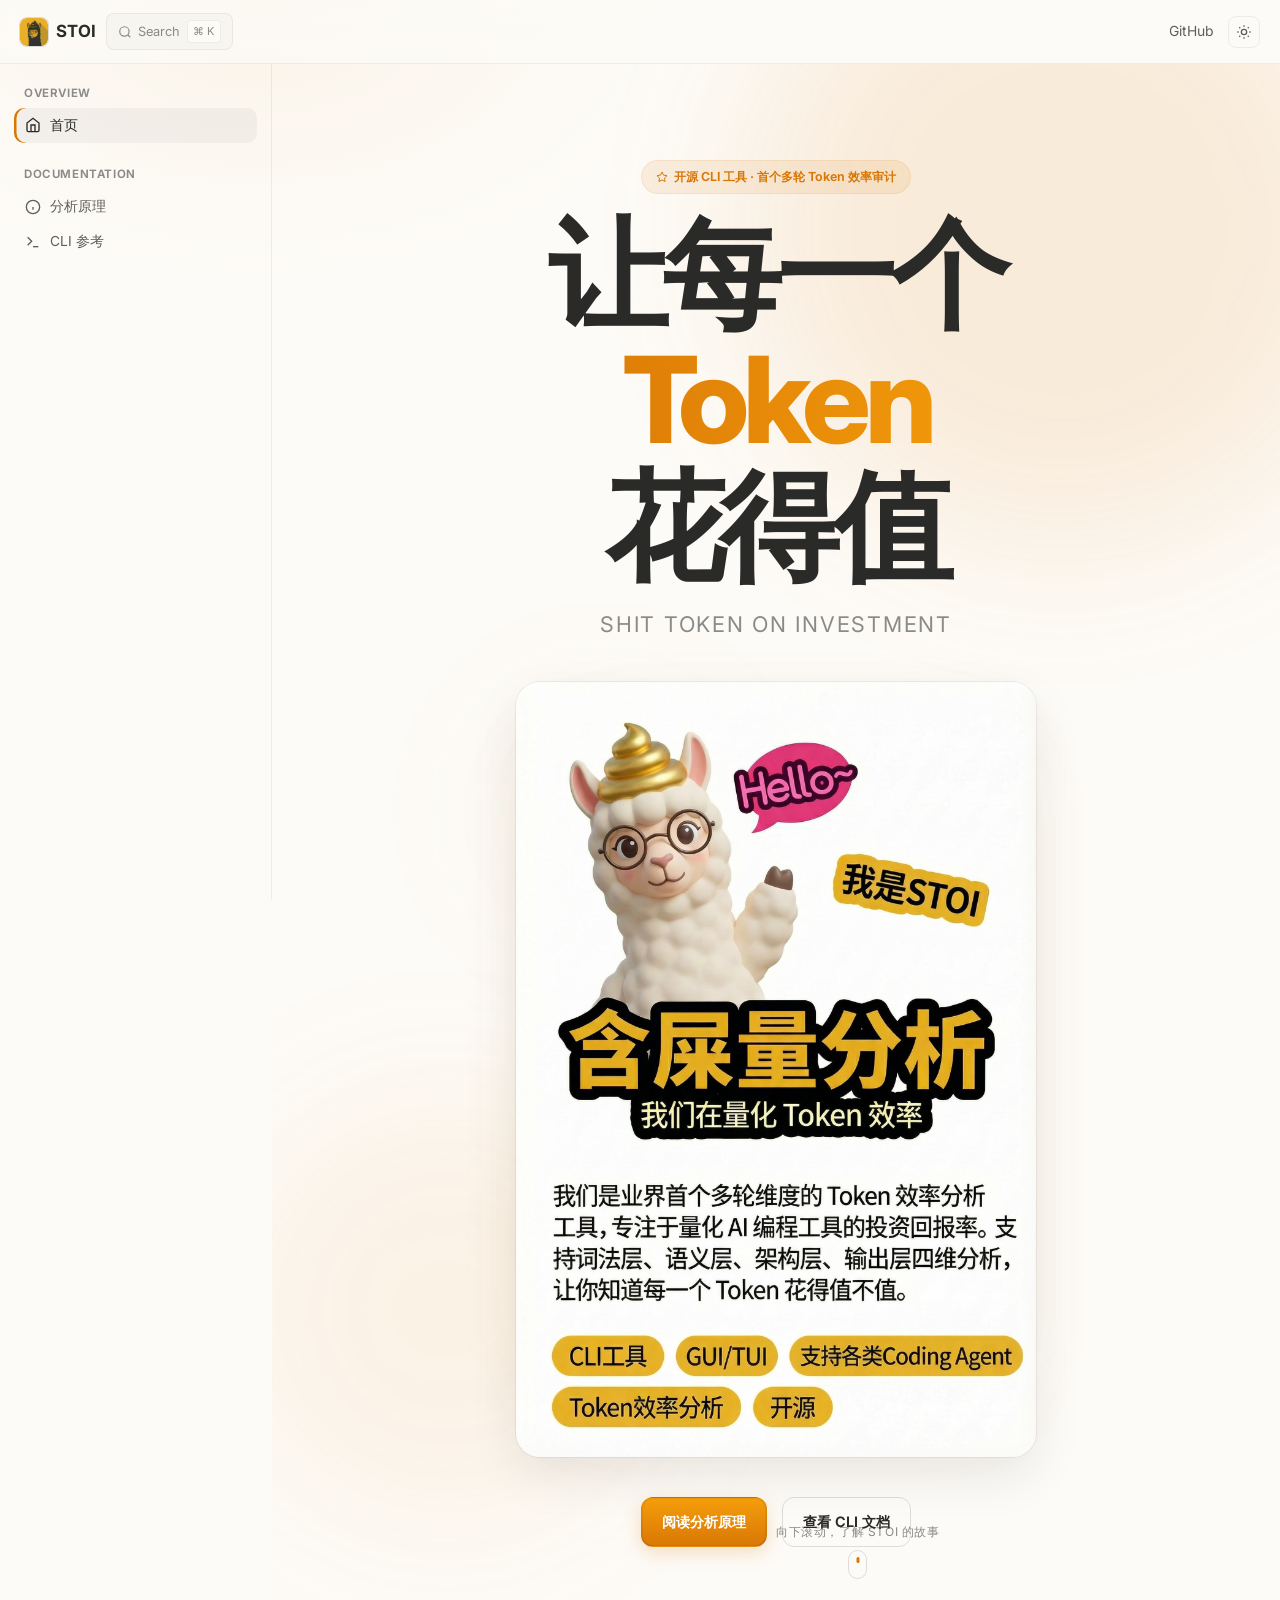
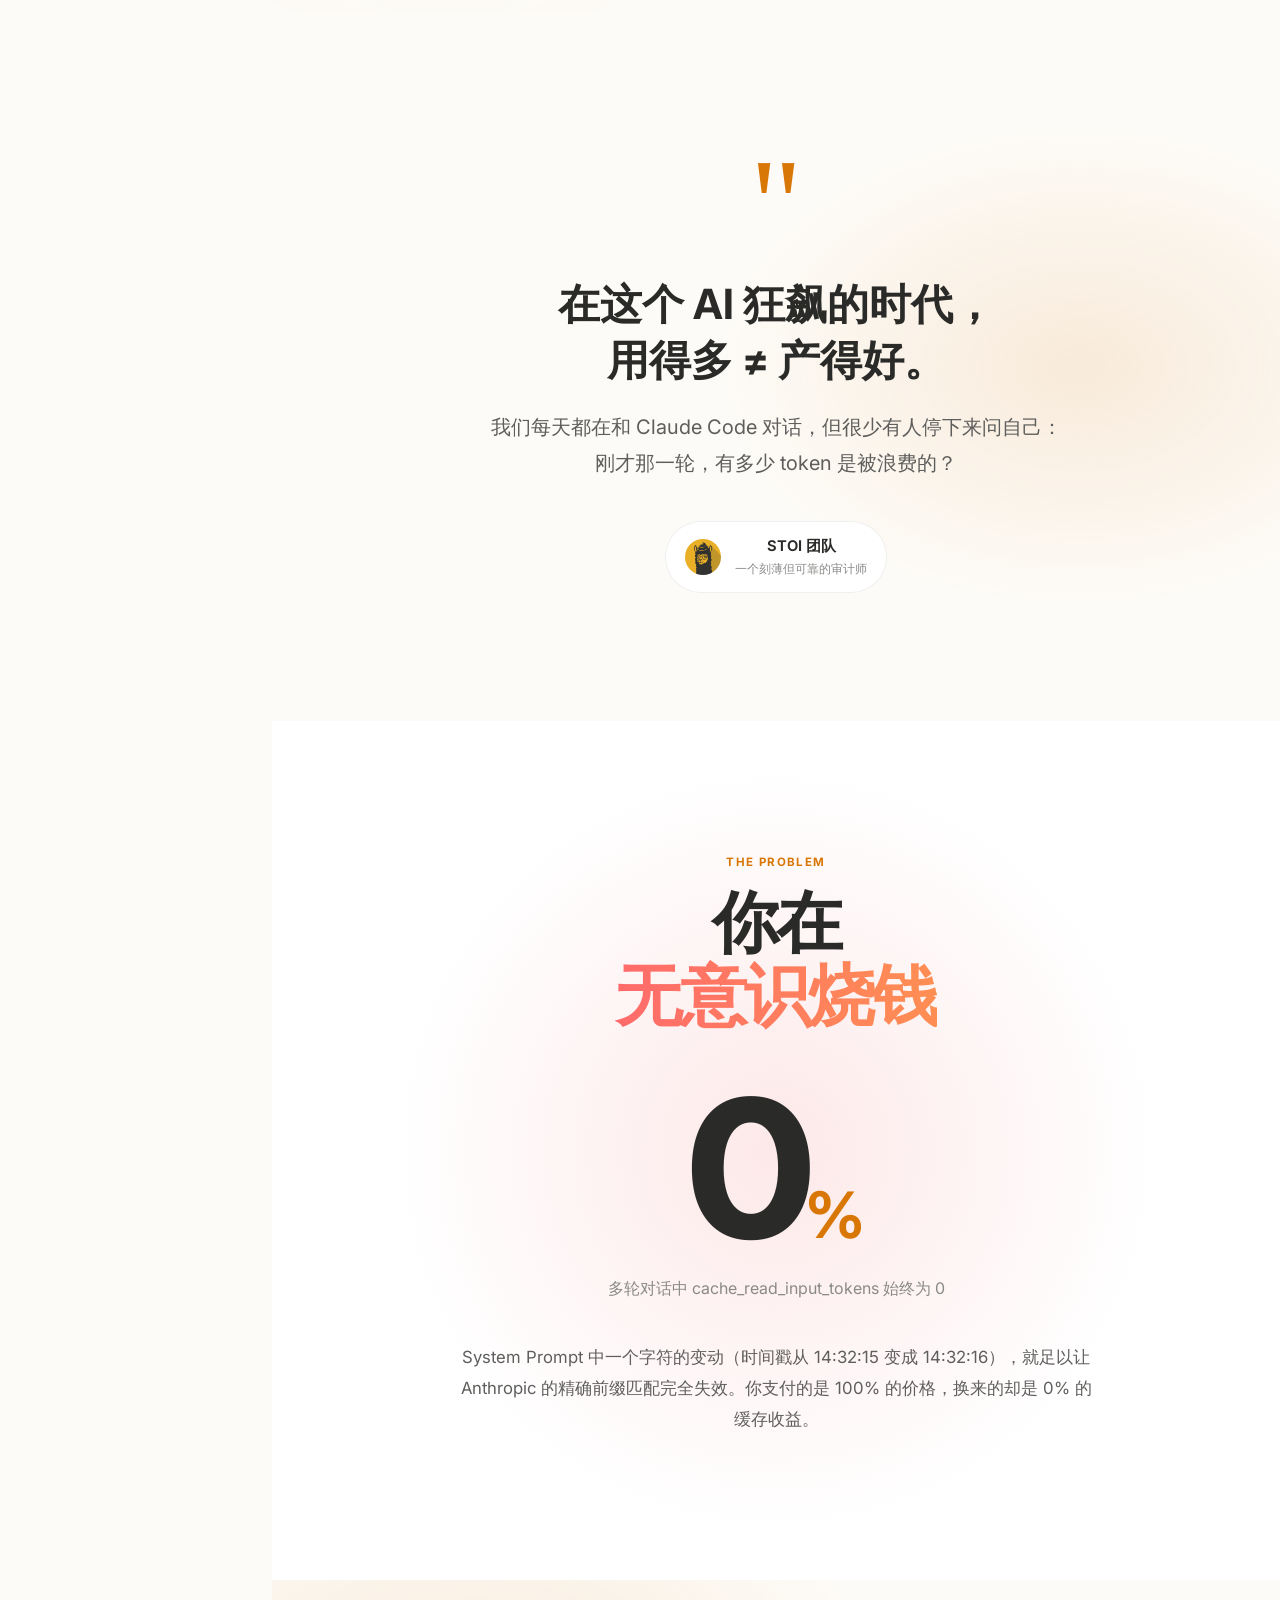
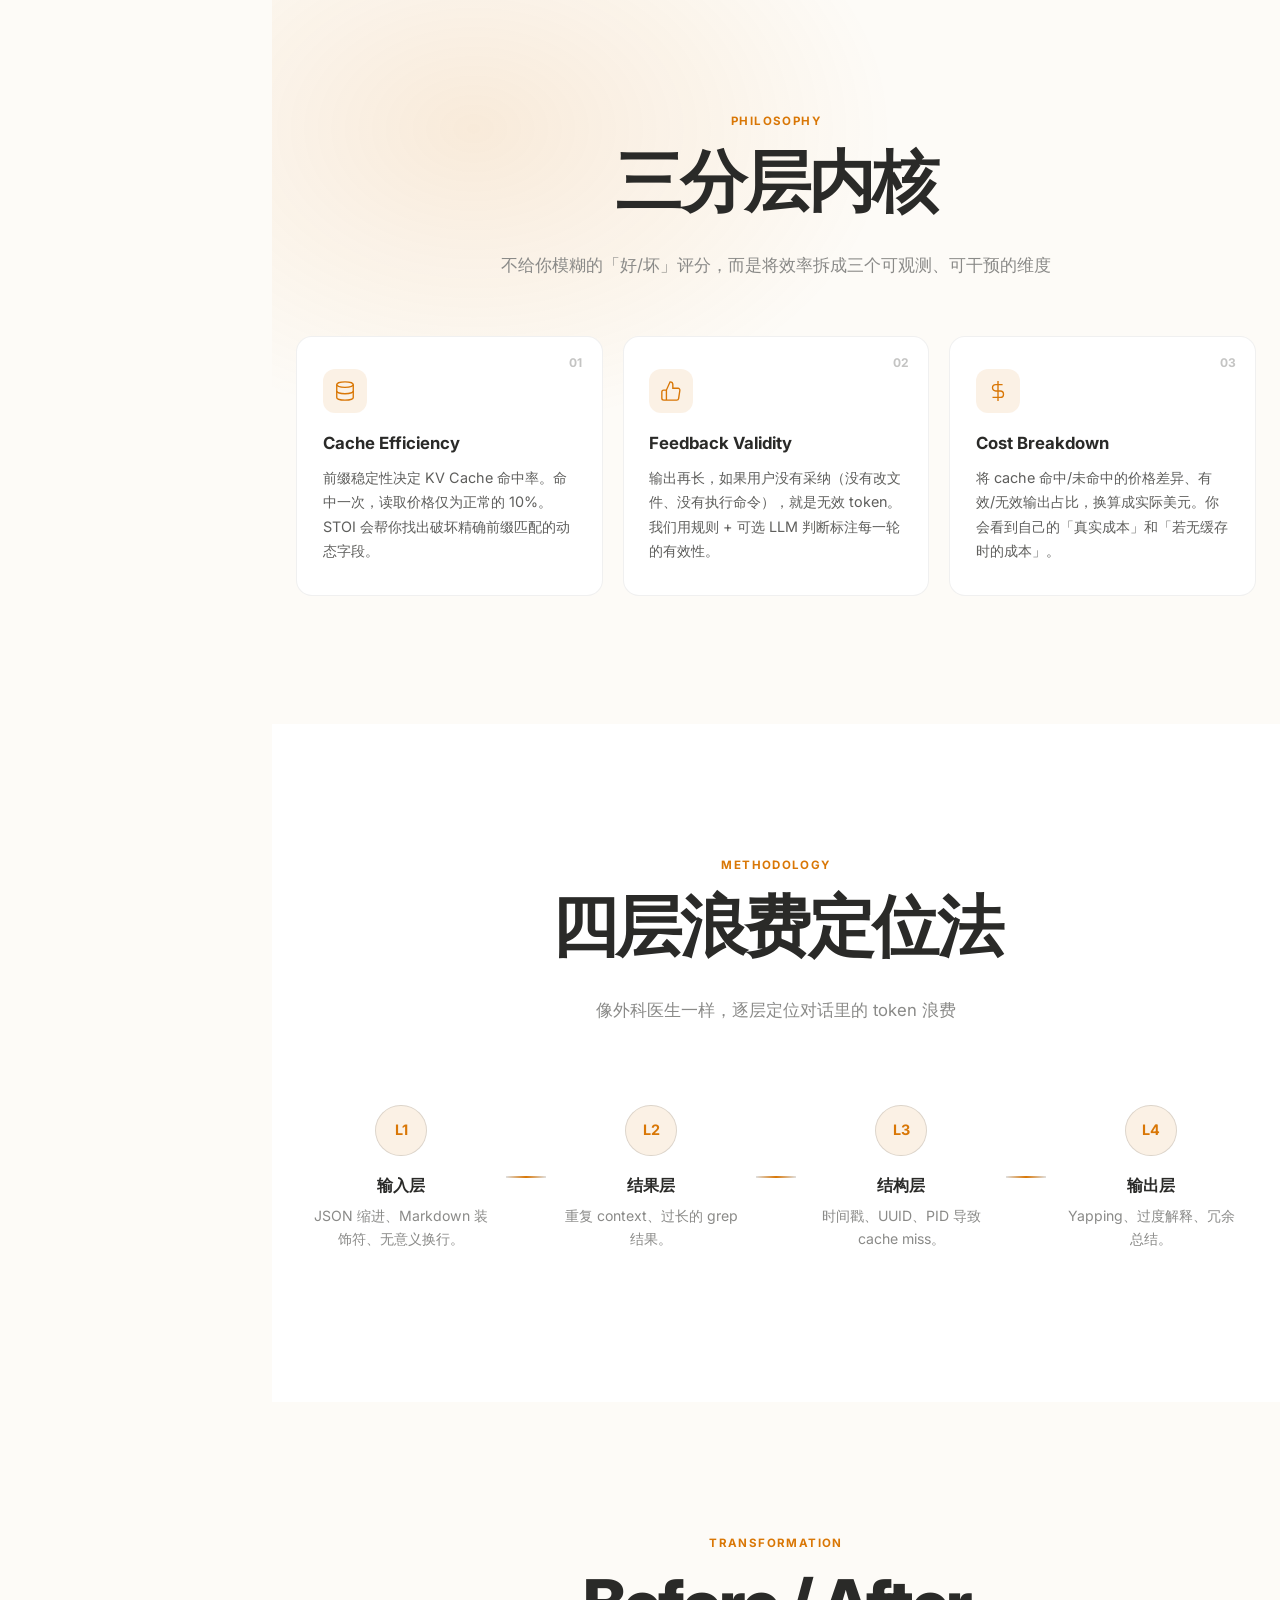
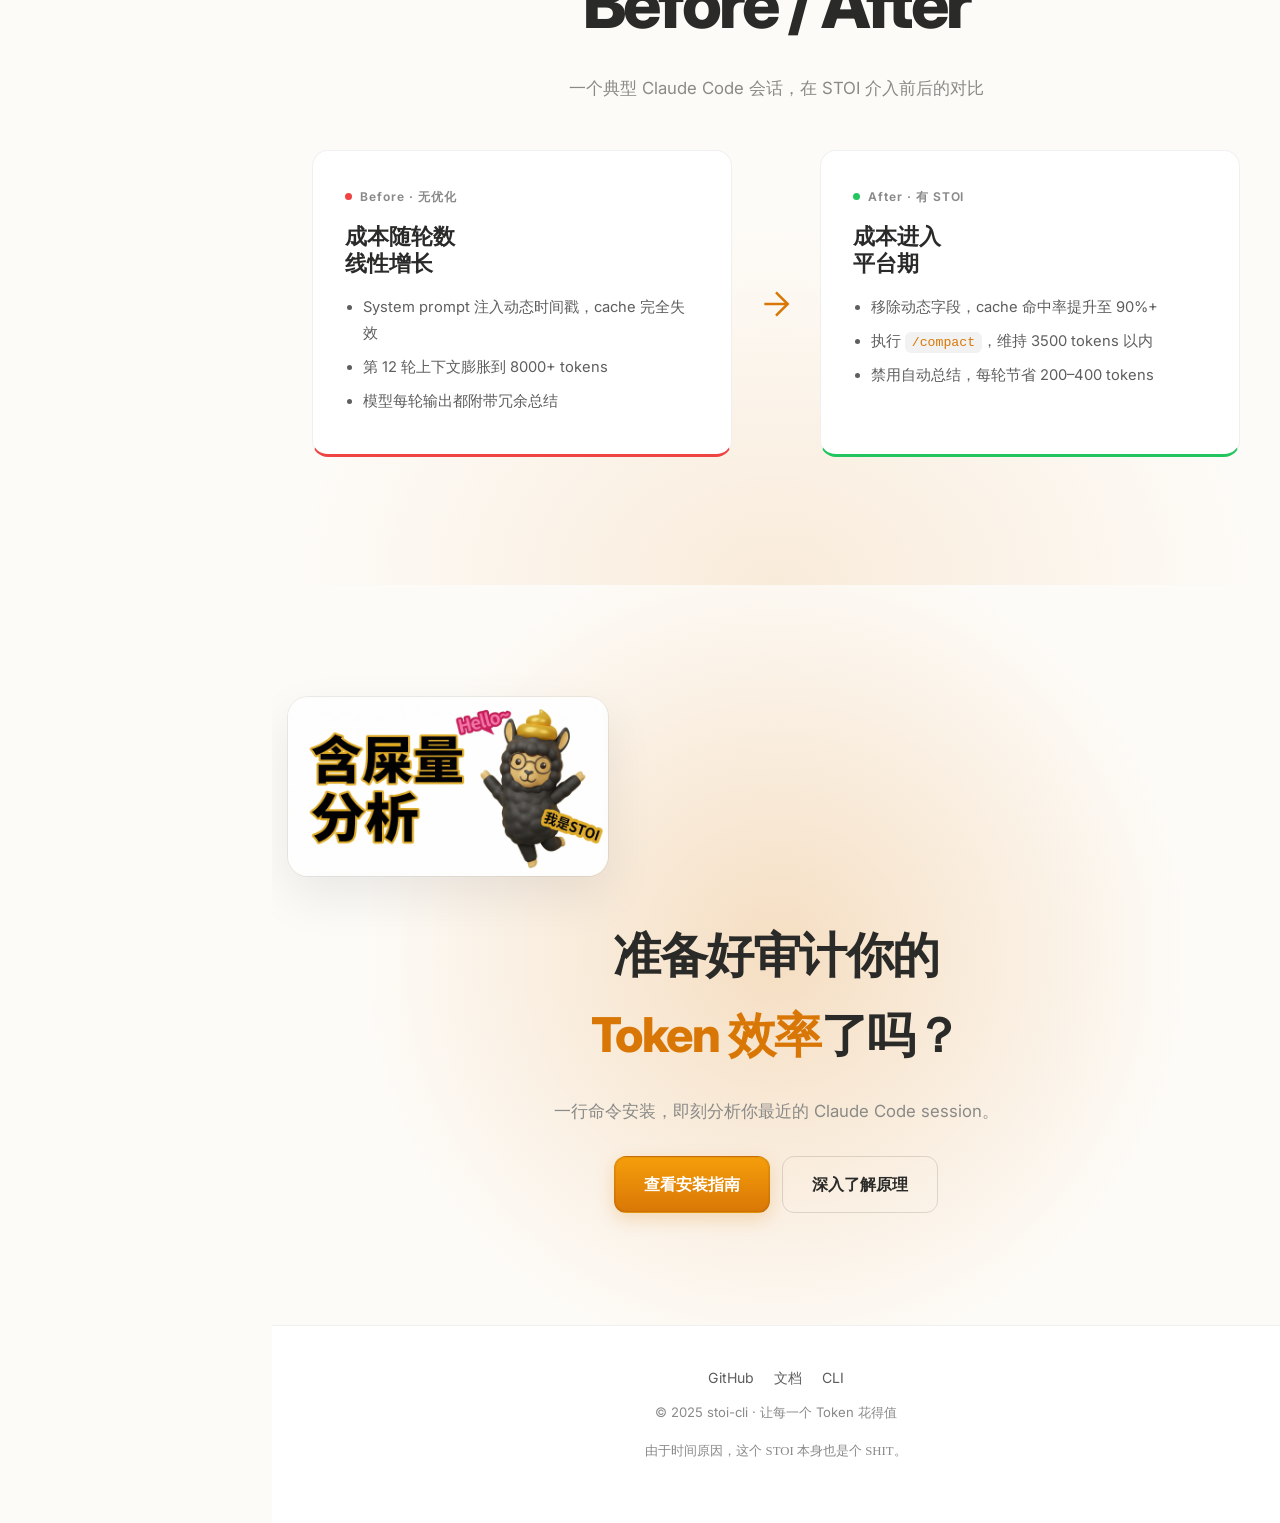
==== commit f978a07f: "feat: precise MCP indicator + data-driven AI suggestions - MCP indicator now parses ~/.claude/settin" ====
--- a/site/index.html
+++ b/site/index.html
@@ -7,6 +7,7 @@
   <link rel="preconnect" href="https://fonts.googleapis.com">
   <link rel="preconnect" href="https://fonts.gstatic.com" crossorigin>
   <link href="https://fonts.googleapis.com/css2?family=Inter:wght@400;500;600;700;800&display=swap" rel="stylesheet">
+  <script>(function(){var s=localStorage.getItem('theme'),d=window.matchMedia('(prefers-color-scheme: dark)').matches;document.documentElement.setAttribute('data-theme',s||(d?'dark':'light'));})();</script>
   <link rel="stylesheet" href="./styles.css">
 </head>
 <body>
@@ -68,133 +69,210 @@
 
     <main class="main-content">
       <div id="content-root">
-        <div class="content-wrapper">
-          <section class="hero">
-            <div class="hero-badge">
+
+        <!-- Hero -->
+        <section class="landing-hero">
+          <div class="hero-orb hero-orb-1"></div>
+          <div class="hero-orb hero-orb-2"></div>
+          <div class="hero-orb hero-orb-3"></div>
+          <div class="hero-content">
+            <div class="hero-badge reveal">
               <svg width="12" height="12" viewBox="0 0 24 24" fill="none" stroke="currentColor" stroke-width="2"><polygon points="12 2 15.09 8.26 22 9.27 17 14.14 18.18 21.02 12 17.77 5.82 21.02 7 14.14 2 9.27 8.91 8.26 12 2"/></svg>
               开源 CLI 工具 · 首个多轮 Token 效率审计
             </div>
-            <img class="hero-poster" src="../assets/images/poster.jpg" alt="STOI 含屎量分析">
-            <h1 class="hero-title">让每一个 Token 花得值</h1>
-            <p class="hero-subtitle">Shit Token On Investment</p>
-            <p class="hero-lead">我们是业界首个多轮维度的 Token 效率分析工具，专注于量化 AI 编程工具的投资回报率。支持词法层、语义层、架构层、输出层四维分析，让你知道每一个 Token 花得值不值。</p>
-            <div class="btn-group">
+            <h1 class="hero-title-kinetic reveal reveal-delay-1">
+              <span class="title-line">让每一个</span>
+              <span class="title-line accent">Token</span>
+              <span class="title-line">花得值</span>
+            </h1>
+            <p class="hero-subtitle-kinetic reveal reveal-delay-2">Shit Token On Investment</p>
+            <div class="hero-visual reveal reveal-delay-2">
+              <img src="../assets/images/poster.jpg" alt="STOI 含屎量分析">
+            </div>
+            <div class="hero-cta reveal reveal-delay-3">
               <a class="btn btn-primary" href="./docs.html" data-pjax>阅读分析原理</a>
               <a class="btn btn-secondary" href="./cli.html" data-pjax>查看 CLI 文档</a>
             </div>
-          </section>
-
-          <section class="founder-card">
-            <div class="founder-header">
-              <img class="founder-avatar" src="../assets/images/logo.png" alt="">
-              <div class="founder-meta">
-                <div class="founder-name">STOI 团队</div>
-                <div class="founder-role">一个刻薄但可靠的审计师</div>
-              </div>
-            </div>
-            <p>在这个 AI 狂飙的时代，<strong>用得多 ≠ 产得好</strong>。我们每天都在和 Claude Code 对话，但很少有人停下来问自己：刚才那一轮，有多少 token 是被浪费的？</p>
-            <p>STOI 的诞生，就是想让这种「无意识烧钱」变得可见。我们不只告诉你"含屎量 60%"，还会像一位资深工程师一样，指出具体哪一行 System Prompt 在破坏缓存、哪一段 Tool Result 在膨胀上下文、哪一句输出属于无意义的 Yapping。</p>
-            <p class="handwritten" style="color:var(--accent);font-size:1.05rem;margin-top:0.8rem">我们的信条：只给可执行的建议，不说正确的废话。</p>
-          </section>
-
-          <h2>你在无意识烧钱的 3 个信号</h2>
-          <p class="section-intro">如果你在使用 Claude Code 时遇到过以下情况，你的 token 效率大概率正在「含屎」。</p>
-
-          <div class="bento">
-            <div class="bento-item">
-              <div class="bento-stat">0%</div>
-              <p>多轮对话中 <code>cache_read_input_tokens</code> 始终为 0。这意味着 System Prompt 或 Tools 中存在动态字段（时间戳 / UUID / 绝对路径），导致 Anthropic 的精确前缀匹配完全失效。</p>
-            </div>
-            <div class="bento-item">
-              <div class="bento-stat">40%</div>
-              <p>4000+ token 的上下文中，约 30–40% 的内容可被安全删除而不损失质量。开发者习惯性地将完整历史全量追加，而非筛选与当前问题相关的片段。</p>
-            </div>
-            <div class="bento-item span-2">
-              <div class="bento-stat">↑ 线性增长</div>
-              <p>成本随对话轮数持续上升，没有出现平台期。通常是因为没有使用 /compact 压缩历史，也没有采用滑动窗口策略。提示缓存的写入成本是正常价格的 1.25 倍，如果每轮都重新写，省下来的钱会被消耗殆尽。</p>
-            </div>
-          </div>
-
-          <h2>STOI 的三分层内核</h2>
-          <p class="section-intro">我们不会给你一个模糊的好/坏评分。STOI 将会话效率拆成三个可观测、可干预的维度，逐层定位根因。</p>
-
-          <div class="bento bento-3">
-            <div class="bento-item">
-              <div class="bento-icon"><svg viewBox="0 0 24 24" fill="none" stroke="currentColor" stroke-width="2" stroke-linecap="round" stroke-linejoin="round"><ellipse cx="12" cy="5" rx="9" ry="3"/><path d="M3 5V19A9 3 0 0 0 21 19V5"/><path d="M3 12A9 3 0 0 0 21 12"/></svg></div>
-              <h4>L1 Cache Efficiency</h4>
+          </div>
+          <div class="hero-scroll-hint reveal reveal-delay-4">
+            <span>向下滚动，了解 STOI 的故事</span>
+            <div class="scroll-arrow"></div>
+          </div>
+        </section>
+
+        <!-- Philosophy Quote -->
+        <section class="landing-section quote-section">
+          <div class="quote-content">
+            <div class="quote-mark reveal">"</div>
+            <p class="quote-text reveal reveal-delay-1">
+              在这个 AI 狂飙的时代，<br>
+              <strong>用得多 ≠ 产得好。</strong>
+            </p>
+            <p class="quote-body reveal reveal-delay-2">
+              我们每天都在和 Claude Code 对话，但很少有人停下来问自己：<br class="hide-mobile">
+              刚才那一轮，有多少 token 是被浪费的？
+            </p>
+            <div class="quote-signature reveal reveal-delay-3">
+              <img src="../assets/images/logo.png" alt="">
+              <div>
+                <div class="sig-name">STOI 团队</div>
+                <div class="sig-role">一个刻薄但可靠的审计师</div>
+              </div>
+            </div>
+          </div>
+        </section>
+
+        <!-- The Problem -->
+        <section class="landing-section problem-section">
+          <div class="problem-content">
+            <div class="problem-header reveal">
+              <span class="problem-label">THE PROBLEM</span>
+              <h2 class="problem-title">
+                你在<br><span class="text-gradient-fire">无意识烧钱</span>
+              </h2>
+            </div>
+            <div class="problem-visual reveal reveal-delay-1">
+              <div class="burn-stat">
+                <div class="burn-number" data-target="0">0</div>
+                <div class="burn-unit">%</div>
+              </div>
+              <p class="burn-caption">多轮对话中 cache_read_input_tokens 始终为 0</p>
+            </div>
+            <div class="problem-detail reveal reveal-delay-2">
+              <p>System Prompt 中一个字符的变动（时间戳从 14:32:15 变成 14:32:16），就足以让 Anthropic 的精确前缀匹配完全失效。你支付的是 100% 的价格，换来的却是 0% 的缓存收益。</p>
+            </div>
+          </div>
+          <div class="problem-glow"></div>
+        </section>
+
+        <!-- Three Layers -->
+        <section class="landing-section layers-section">
+          <div class="layers-header reveal">
+            <span class="section-label">PHILOSOPHY</span>
+            <h2 class="section-title">三分层内核</h2>
+            <p class="section-subtitle">不给你模糊的「好/坏」评分，而是将效率拆成三个可观测、可干预的维度</p>
+          </div>
+          <div class="layers-grid">
+            <div class="layer-card reveal reveal-delay-1">
+              <div class="layer-number">01</div>
+              <div class="layer-icon">
+                <svg viewBox="0 0 24 24" fill="none" stroke="currentColor" stroke-width="1.5"><ellipse cx="12" cy="5" rx="9" ry="3"/><path d="M3 5V19A9 3 0 0 0 21 19V5"/><path d="M3 12A9 3 0 0 0 21 12"/></svg>
+              </div>
+              <h3>Cache Efficiency</h3>
               <p>前缀稳定性决定 KV Cache 命中率。命中一次，读取价格仅为正常的 10%。STOI 会帮你找出破坏精确前缀匹配的动态字段。</p>
             </div>
-            <div class="bento-item">
-              <div class="bento-icon"><svg viewBox="0 0 24 24" fill="none" stroke="currentColor" stroke-width="2" stroke-linecap="round" stroke-linejoin="round"><path d="M14 9V5a3 3 0 0 0-3-3l-4 9v11h11.28a2 2 0 0 0 2-1.7l1.38-9a2 2 0 0 0-2-2.3zM7 22H4a2 2 0 0 1-2-2v-7a2 2 0 0 1 2-2h3"/></svg></div>
-              <h4>L2 Feedback Validity</h4>
+            <div class="layer-card reveal reveal-delay-2">
+              <div class="layer-number">02</div>
+              <div class="layer-icon">
+                <svg viewBox="0 0 24 24" fill="none" stroke="currentColor" stroke-width="1.5"><path d="M14 9V5a3 3 0 0 0-3-3l-4 9v11h11.28a2 2 0 0 0 2-1.7l1.38-9a2 2 0 0 0-2-2.3zM7 22H4a2 2 0 0 1-2-2v-7a2 2 0 0 1 2-2h3"/></svg>
+              </div>
+              <h3>Feedback Validity</h3>
               <p>输出再长，如果用户没有采纳（没有改文件、没有执行命令），就是无效 token。我们用规则 + 可选 LLM 判断标注每一轮的有效性。</p>
             </div>
-            <div class="bento-item">
-              <div class="bento-icon"><svg viewBox="0 0 24 24" fill="none" stroke="currentColor" stroke-width="2" stroke-linecap="round" stroke-linejoin="round"><line x1="12" y1="1" x2="12" y2="23"/><path d="M17 5H9.5a3.5 3.5 0 0 0 0 7h5a3.5 3.5 0 0 1 0 7H6"/></svg></div>
-              <h4>L3 Cost Breakdown</h4>
-              <p>将 cache 命中/未命中的价格差异、有效/无效输出占比，换算成实际美元。你会看到自己的"真实成本"和"若无缓存时的成本"。</p>
-            </div>
-          </div>
-
-          <h2>STOI 四层浪费定位法</h2>
-          <p class="section-intro">在链条分析（chain analysis）中，我们把一次对话里的 token 浪费拆成四个层级，逐层给出可执行建议。</p>
-
-          <div class="bento bento-4">
-            <div class="bento-item">
-              <div class="bento-icon"><svg viewBox="0 0 24 24" fill="none" stroke="currentColor" stroke-width="2" stroke-linecap="round" stroke-linejoin="round"><polyline points="16 18 22 12 16 6"/><polyline points="8 6 2 12 8 18"/></svg></div>
-              <h4>L1 输入层</h4>
-              <p>JSON 里多余的缩进、Markdown 装饰符、无意义的换行。建议：使用最小化 JSON，去掉不必要的格式字符。</p>
-            </div>
-            <div class="bento-item">
-              <div class="bento-icon"><svg viewBox="0 0 24 24" fill="none" stroke="currentColor" stroke-width="2" stroke-linecap="round" stroke-linejoin="round"><path d="M21 15a2 2 0 0 1-2 2H7l-4 4V5a2 2 0 0 1 2-2h14a2 2 0 0 1 2 2z"/></svg></div>
-              <h4>L2 结果层</h4>
-              <p>重复的 context、过长的 grep 结果。建议：在 CLAUDE.md 中加入规则——"grep 超过 50 行时只返回文件名"。</p>
-            </div>
-            <div class="bento-item">
-              <div class="bento-icon"><svg viewBox="0 0 24 24" fill="none" stroke="currentColor" stroke-width="2" stroke-linecap="round" stroke-linejoin="round"><rect width="18" height="18" x="3" y="3" rx="2" ry="2"/><line x1="3" x2="21" y1="9" y2="9"/><line x1="9" x2="9" y1="21" y2="9"/></svg></div>
-              <h4>L3 结构层</h4>
-              <p>时间戳、UUID、PID、绝对路径导致 cache miss。建议：将这些动态内容移到 user message，保持 system prompt 静态。</p>
-            </div>
-            <div class="bento-item">
-              <div class="bento-icon"><svg viewBox="0 0 24 24" fill="none" stroke="currentColor" stroke-width="2" stroke-linecap="round" stroke-linejoin="round"><path d="M12 20h9"/><path d="M16.5 3.5a2.121 2.121 0 0 1 3 3L7 19l-4 1 1-4L16.5 3.5z"/></svg></div>
-              <h4>L4 输出层</h4>
-              <p>Yapping、过度解释、冗余总结。建议：在 CLAUDE.md 中加入——"完成任务后不要总结已做的事"。</p>
-            </div>
-          </div>
-
-          <h2>Before / After</h2>
-          <p class="section-intro">一个典型的 Claude Code 会话，在 STOI 介入前后的对比。</p>
-
-          <div class="compare">
-            <div class="compare-box negative">
-              <h4>Before · 无优化</h4>
-              <p>System prompt 中注入当前时间戳和进程 ID，导致每一轮 cache 完全失效。</p>
-              <p>对话历史无限追加，第 12 轮上下文膨胀到 8000+ tokens。</p>
-              <p>模型每轮输出都带有一段"总结已完成操作"的废话。</p>
-            </div>
-            <div class="compare-box positive">
-              <h4>After · 有 STOI</h4>
-              <p>移除 system prompt 中的动态字段，cache 命中率从 0% 提升到 90%+。</p>
-              <p>在第 8 轮执行 <code>/compact</code>，后续轮次始终保持在 3500 tokens 以内。</p>
-              <p>在 CLAUDE.md 中禁用了自动总结，平均每轮节省 200–400 tokens。</p>
-            </div>
-          </div>
-
-          <div class="callout">
-            <p><strong>关键洞察：</strong> 缓存失效往往不是因为上下文变长，而是因为 system prompt、tools 或 messages 的细微变化导致<strong>精确前缀匹配</strong>失败。一次 cache miss 可能导致 25–50% 的成本增加。</p>
-          </div>
-
-          <div class="cta-box">
-            <h3>准备好审计你的 Token 效率了吗？</h3>
-            <p>一行命令安装，即刻分析你最近的 Claude Code session。</p>
-            <div class="btn-group">
-              <a class="btn btn-primary" href="./cli.html" data-pjax>查看安装指南</a>
-              <a class="btn btn-secondary" href="./docs.html" data-pjax>深入了解原理</a>
-            </div>
-          </div>
-        </div>
-
-        <footer class="site-footer">
+            <div class="layer-card reveal reveal-delay-3">
+              <div class="layer-number">03</div>
+              <div class="layer-icon">
+                <svg viewBox="0 0 24 24" fill="none" stroke="currentColor" stroke-width="1.5"><line x1="12" y1="1" x2="12" y2="23"/><path d="M17 5H9.5a3.5 3.5 0 0 0 0 7h5a3.5 3.5 0 0 1 0 7H6"/></svg>
+              </div>
+              <h3>Cost Breakdown</h3>
+              <p>将 cache 命中/未命中的价格差异、有效/无效输出占比，换算成实际美元。你会看到自己的「真实成本」和「若无缓存时的成本」。</p>
+            </div>
+          </div>
+        </section>
+
+        <!-- Four Layers Method -->
+        <section class="landing-section method-section">
+          <div class="method-header reveal">
+            <span class="section-label">METHODOLOGY</span>
+            <h2 class="section-title">四层浪费定位法</h2>
+            <p class="section-subtitle">像外科医生一样，逐层定位对话里的 token 浪费</p>
+          </div>
+          <div class="method-track">
+            <div class="method-step reveal">
+              <div class="step-dot">L1</div>
+              <div class="step-content">
+                <h4>输入层</h4>
+                <p>JSON 缩进、Markdown 装饰符、无意义换行。</p>
+              </div>
+            </div>
+            <div class="method-connector reveal reveal-delay-1"></div>
+            <div class="method-step reveal reveal-delay-1">
+              <div class="step-dot">L2</div>
+              <div class="step-content">
+                <h4>结果层</h4>
+                <p>重复 context、过长的 grep 结果。</p>
+              </div>
+            </div>
+            <div class="method-connector reveal reveal-delay-2"></div>
+            <div class="method-step reveal reveal-delay-2">
+              <div class="step-dot">L3</div>
+              <div class="step-content">
+                <h4>结构层</h4>
+                <p>时间戳、UUID、PID 导致 cache miss。</p>
+              </div>
+            </div>
+            <div class="method-connector reveal reveal-delay-3"></div>
+            <div class="method-step reveal reveal-delay-3">
+              <div class="step-dot">L4</div>
+              <div class="step-content">
+                <h4>输出层</h4>
+                <p>Yapping、过度解释、冗余总结。</p>
+              </div>
+            </div>
+          </div>
+        </section>
+
+        <!-- Before / After -->
+        <section class="landing-section transform-section">
+          <div class="transform-header reveal">
+            <span class="section-label">TRANSFORMATION</span>
+            <h2 class="section-title">Before / After</h2>
+            <p class="section-subtitle">一个典型 Claude Code 会话，在 STOI 介入前后的对比</p>
+          </div>
+          <div class="transform-stage">
+            <div class="transform-card negative reveal">
+              <div class="transform-status">
+                <span class="status-dot"></span>
+                Before · 无优化
+              </div>
+              <h3>成本随轮数<br>线性增长</h3>
+              <ul>
+                <li>System prompt 注入动态时间戳，cache 完全失效</li>
+                <li>第 12 轮上下文膨胀到 8000+ tokens</li>
+                <li>模型每轮输出都附带冗余总结</li>
+              </ul>
+            </div>
+            <div class="transform-arrow reveal reveal-delay-1">
+              <svg width="48" height="48" viewBox="0 0 24 24" fill="none" stroke="currentColor" stroke-width="1.5"><path d="M5 12h14"/><path d="m12 5 7 7-7 7"/></svg>
+            </div>
+            <div class="transform-card positive reveal reveal-delay-2">
+              <div class="transform-status">
+                <span class="status-dot"></span>
+                After · 有 STOI
+              </div>
+              <h3>成本进入<br>平台期</h3>
+              <ul>
+                <li>移除动态字段，cache 命中率提升至 90%+</li>
+                <li>执行 <code>/compact</code>，维持 3500 tokens 以内</li>
+                <li>禁用自动总结，每轮节省 200–400 tokens</li>
+              </ul>
+            </div>
+          </div>
+        </section>
+
+        <!-- CTA -->
+        <section class="landing-section cta-section">
+          <div class="cta-glow"></div>
+          <img class="cta-banner reveal" src="../assets/images/banner.jpg" alt="STOI">
+          <h2 class="cta-title reveal reveal-delay-1">准备好审计你的<br><span class="accent">Token 效率</span>了吗？</h2>
+          <p class="cta-lead reveal reveal-delay-2">一行命令安装，即刻分析你最近的 Claude Code session。</p>
+          <div class="btn-group reveal reveal-delay-3">
+            <a class="btn btn-primary btn-large" href="./cli.html" data-pjax>查看安装指南</a>
+            <a class="btn btn-secondary btn-large" href="./docs.html" data-pjax>深入了解原理</a>
+          </div>
+        </section>
+
+        <footer class="site-footer landing-footer">
           <div class="footer-links">
             <a href="https://github.com/KevinYoung-Kw/stoi-cli" target="_blank" rel="noopener">GitHub</a>
             <a href="./docs.html" data-pjax>文档</a>
@@ -203,6 +281,7 @@
           <p class="footer-copy">© 2025 stoi-cli · 让每一个 Token 花得值</p>
           <p class="footer-zicha handwritten">由于时间原因，这个 STOI 本身也是个 SHIT。</p>
         </footer>
+
       </div>
     </main>
   </div>
--- a/site/styles.css
+++ b/site/styles.css
@@ -1,5 +1,30 @@
 /* ── Theme Tokens ─────────────────────────────────────────────────────────── */
 :root {
+  --bg-body: #FDFBF7;
+  --bg-surface: #FFFFFF;
+  --bg-elevated: #F7F5F0;
+  --bg-glass: rgba(255, 255, 255, 0.75);
+  --bg-code: #F5F2EB;
+  --bg-card: #FFFFFF;
+  --border: rgba(0, 0, 0, 0.06);
+  --border-strong: rgba(0, 0, 0, 0.12);
+  --text-primary: #2A2A28;
+  --text-secondary: #5E5E5C;
+  --text-muted: #8A8A88;
+  --accent: #D97706;
+  --accent-2: #F59E0B;
+  --accent-soft: rgba(217, 119, 6, 0.10);
+  --accent-glow: rgba(217, 119, 6, 0.22);
+  --hero-glow-1: rgba(217, 119, 6, 0.12);
+  --hero-glow-2: rgba(217, 119, 6, 0.06);
+  --shadow-lg: 0 20px 50px rgba(0,0,0,0.08);
+  --sidebar-width: 17rem;
+  --nav-height: 4rem;
+  --radius: 16px;
+  --radius-sm: 12px;
+}
+
+[data-theme="dark"] {
   --bg-body: #0C0C0C;
   --bg-surface: #151515;
   --bg-elevated: #1C1C1C;
@@ -18,31 +43,6 @@
   --hero-glow-1: rgba(255, 184, 0, 0.10);
   --hero-glow-2: rgba(255, 184, 0, 0.05);
   --shadow-lg: 0 20px 50px rgba(0,0,0,0.45);
-  --sidebar-width: 17rem;
-  --nav-height: 4rem;
-  --radius: 16px;
-  --radius-sm: 12px;
-}
-
-[data-theme="light"] {
-  --bg-body: #FDFBF7;
-  --bg-surface: #FFFFFF;
-  --bg-elevated: #F7F5F0;
-  --bg-glass: rgba(255, 255, 255, 0.75);
-  --bg-code: #F5F2EB;
-  --bg-card: #FFFFFF;
-  --border: rgba(0, 0, 0, 0.06);
-  --border-strong: rgba(0, 0, 0, 0.12);
-  --text-primary: #2A2A28;
-  --text-secondary: #5E5E5C;
-  --text-muted: #8A8A88;
-  --accent: #D97706;
-  --accent-2: #F59E0B;
-  --accent-soft: rgba(217, 119, 6, 0.10);
-  --accent-glow: rgba(217, 119, 6, 0.22);
-  --hero-glow-1: rgba(217, 119, 6, 0.12);
-  --hero-glow-2: rgba(217, 119, 6, 0.06);
-  --shadow-lg: 0 20px 50px rgba(0,0,0,0.08);
 }
 
 /* ── Reset & Base ─────────────────────────────────────────────────────────── */
@@ -967,6 +967,690 @@
   font-size: 0.9rem;
 }
 
+/* ── Landing Page: Hero ──────────────────────────────────────────────────── */
+.landing-hero {
+  position: relative;
+  min-height: 100vh;
+  display: flex;
+  flex-direction: column;
+  align-items: center;
+  justify-content: center;
+  text-align: center;
+  padding: calc(var(--nav-height) + 2rem) 1rem 4rem;
+  overflow: hidden;
+}
+
+.hero-orb {
+  position: absolute;
+  border-radius: 50%;
+  filter: blur(80px);
+  opacity: 0.55;
+  pointer-events: none;
+  animation: floatOrb 12s ease-in-out infinite;
+}
+
+.hero-orb-1 {
+  width: 50vw;
+  height: 50vw;
+  max-width: 700px;
+  max-height: 700px;
+  background: var(--accent-glow);
+  top: -10%;
+  right: -10%;
+  animation-delay: 0s;
+}
+
+.hero-orb-2 {
+  width: 35vw;
+  height: 35vw;
+  max-width: 500px;
+  max-height: 500px;
+  background: var(--hero-glow-1);
+  bottom: 5%;
+  left: -5%;
+  animation-delay: -4s;
+}
+
+.hero-orb-3 {
+  width: 20vw;
+  height: 20vw;
+  max-width: 300px;
+  max-height: 300px;
+  background: var(--accent-soft);
+  top: 40%;
+  left: 20%;
+  animation-delay: -8s;
+  opacity: 0.35;
+}
+
+@keyframes floatOrb {
+  0%, 100% { transform: translate(0, 0) scale(1); }
+  33% { transform: translate(20px, -30px) scale(1.05); }
+  66% { transform: translate(-15px, 15px) scale(0.98); }
+}
+
+.hero-content {
+  position: relative;
+  z-index: 2;
+  max-width: 980px;
+}
+
+.hero-title-kinetic {
+  font-size: clamp(3rem, 10vw, 7.5rem);
+  font-weight: 800;
+  letter-spacing: -0.05em;
+  line-height: 1.05;
+  margin: 0 0 0.15em;
+}
+
+.hero-title-kinetic .title-line {
+  display: block;
+}
+
+.hero-title-kinetic .title-line.accent {
+  background: linear-gradient(90deg, var(--accent), var(--accent-2));
+  -webkit-background-clip: text;
+  -webkit-text-fill-color: transparent;
+}
+
+.hero-subtitle-kinetic {
+  font-size: clamp(1rem, 2.2vw, 1.35rem);
+  color: var(--text-muted);
+  letter-spacing: 0.08em;
+  text-transform: uppercase;
+  margin: 0 0 1.8em;
+}
+
+.hero-visual {
+  position: relative;
+  width: min(520px, 88vw);
+  margin: 0 auto 2.5rem;
+  perspective: 1200px;
+}
+
+.hero-visual::before {
+  content: "";
+  position: absolute;
+  inset: 8%;
+  background: var(--accent-glow);
+  filter: blur(50px);
+  border-radius: 30px;
+  z-index: -1;
+  opacity: 0.7;
+}
+
+.hero-visual img {
+  width: 100%;
+  border-radius: 24px;
+  box-shadow: var(--shadow-lg), 0 0 0 1px var(--border);
+  transform-style: preserve-3d;
+  transition: transform 0.5s cubic-bezier(0.22, 1, 0.36, 1);
+}
+
+.hero-visual:hover img {
+  transform: rotateY(4deg) rotateX(-3deg) scale(1.02);
+}
+
+.hero-cta {
+  display: flex;
+  gap: 0.9rem;
+  justify-content: center;
+  flex-wrap: wrap;
+}
+
+.hero-scroll-hint {
+  position: absolute;
+  bottom: 2rem;
+  left: 50%;
+  transform: translateX(-50%);
+  display: flex;
+  flex-direction: column;
+  align-items: center;
+  gap: 0.5rem;
+  color: var(--text-muted);
+  font-size: 0.75rem;
+  letter-spacing: 0.05em;
+}
+
+.scroll-arrow {
+  width: 1.2rem;
+  height: 1.8rem;
+  border: 1.5px solid var(--border-strong);
+  border-radius: 999px;
+  position: relative;
+}
+
+.scroll-arrow::after {
+  content: "";
+  position: absolute;
+  top: 6px;
+  left: 50%;
+  transform: translateX(-50%);
+  width: 3px;
+  height: 6px;
+  background: var(--accent);
+  border-radius: 2px;
+  animation: scrollBounce 1.6s ease-in-out infinite;
+}
+
+@keyframes scrollBounce {
+  0%, 100% { top: 6px; opacity: 1; }
+  50% { top: 14px; opacity: 0.3; }
+}
+
+/* ── Landing Page: Sections ─────────────────────────────────────────────── */
+.landing-section {
+  position: relative;
+  padding: 6rem 1rem;
+}
+
+@media (min-width: 768px) {
+  .landing-section { padding: 8rem 1.5rem; }
+}
+
+/* Quote Section */
+.quote-section {
+  display: flex;
+  justify-content: center;
+  background:
+    radial-gradient(600px 400px at 80% 50%, var(--hero-glow-1), transparent 60%),
+    var(--bg-body);
+}
+
+.quote-content {
+  max-width: 820px;
+  text-align: center;
+}
+
+.quote-mark {
+  font-size: 8rem;
+  line-height: 1;
+  color: var(--accent);
+  opacity: 0.25;
+  font-family: Georgia, serif;
+  margin-bottom: -2rem;
+}
+
+.quote-text {
+  font-size: clamp(1.6rem, 4vw, 2.6rem);
+  font-weight: 700;
+  line-height: 1.35;
+  color: var(--text-primary);
+  margin-bottom: 1.25rem;
+}
+
+.quote-body {
+  font-size: clamp(1rem, 2vw, 1.25rem);
+  color: var(--text-secondary);
+  line-height: 1.8;
+  margin-bottom: 2.5rem;
+}
+
+.quote-signature {
+  display: inline-flex;
+  align-items: center;
+  gap: 0.9rem;
+  padding: 0.8rem 1.2rem;
+  border-radius: 999px;
+  background: var(--bg-card);
+  border: 1px solid var(--border);
+}
+
+.quote-signature img {
+  width: 36px;
+  height: 36px;
+  border-radius: 50%;
+  object-fit: cover;
+}
+
+.sig-name { font-weight: 650; font-size: 0.92rem; color: var(--text-primary); }
+.sig-role { font-size: 0.78rem; color: var(--text-muted); }
+
+/* Problem Section */
+.problem-section {
+  background: var(--bg-surface);
+  display: flex;
+  align-items: center;
+  justify-content: center;
+  overflow: hidden;
+}
+
+.problem-content {
+  position: relative;
+  z-index: 2;
+  max-width: 900px;
+  text-align: center;
+}
+
+.problem-label, .section-label {
+  display: inline-block;
+  font-size: 0.72rem;
+  font-weight: 700;
+  letter-spacing: 0.12em;
+  color: var(--accent);
+  margin-bottom: 0.9rem;
+}
+
+.problem-title, .section-title {
+  font-size: clamp(2.4rem, 6vw, 4.2rem);
+  font-weight: 800;
+  letter-spacing: -0.04em;
+  line-height: 1.08;
+  margin: 0 0 0.5em;
+}
+
+.text-gradient-fire {
+  background: linear-gradient(90deg, #ff6b6b, #ff8e53);
+  -webkit-background-clip: text;
+  -webkit-text-fill-color: transparent;
+}
+
+.problem-visual {
+  margin: 2.5rem 0;
+}
+
+.burn-stat {
+  display: inline-flex;
+  align-items: baseline;
+  justify-content: center;
+  gap: 0.15em;
+}
+
+.burn-number {
+  font-size: clamp(6rem, 18vw, 12rem);
+  font-weight: 800;
+  line-height: 1;
+  letter-spacing: -0.06em;
+  color: var(--text-primary);
+}
+
+.burn-unit {
+  font-size: clamp(2rem, 6vw, 4rem);
+  font-weight: 700;
+  color: var(--accent);
+}
+
+.burn-caption {
+  font-size: 1rem;
+  color: var(--text-muted);
+  margin-top: 0.5em;
+}
+
+.problem-detail {
+  max-width: 640px;
+  margin: 0 auto;
+  font-size: 1.05rem;
+  color: var(--text-secondary);
+  line-height: 1.85;
+}
+
+.problem-glow {
+  position: absolute;
+  width: 60vw;
+  height: 60vw;
+  max-width: 800px;
+  max-height: 800px;
+  background: radial-gradient(circle, rgba(239,68,68,0.12) 0%, transparent 70%);
+  top: 50%;
+  left: 50%;
+  transform: translate(-50%, -50%);
+  pointer-events: none;
+  z-index: 0;
+}
+
+/* Layers Section */
+.layers-section {
+  background:
+    radial-gradient(700px 500px at 20% 20%, var(--hero-glow-1), transparent 60%),
+    var(--bg-body);
+}
+
+.layers-header {
+  text-align: center;
+  max-width: 700px;
+  margin: 0 auto 3.5rem;
+}
+
+.section-subtitle {
+  font-size: 1.05rem;
+  color: var(--text-muted);
+  line-height: 1.7;
+}
+
+.layers-grid {
+  display: grid;
+  grid-template-columns: 1fr;
+  gap: 1.25rem;
+  max-width: 1100px;
+  margin: 0 auto;
+}
+
+@media (min-width: 768px) {
+  .layers-grid { grid-template-columns: repeat(3, 1fr); }
+}
+
+.layer-card {
+  position: relative;
+  background: var(--bg-card);
+  border: 1px solid var(--border);
+  border-radius: var(--radius);
+  padding: 2rem 1.6rem;
+  transition: transform 0.3s, box-shadow 0.3s, border-color 0.3s;
+  overflow: hidden;
+}
+
+.layer-card:hover {
+  transform: translateY(-4px);
+  box-shadow: var(--shadow-lg);
+  border-color: var(--border-strong);
+}
+
+.layer-number {
+  position: absolute;
+  top: 1rem;
+  right: 1.2rem;
+  font-size: 0.75rem;
+  font-weight: 700;
+  color: var(--text-muted);
+  opacity: 0.5;
+}
+
+.layer-icon {
+  width: 44px;
+  height: 44px;
+  display: flex;
+  align-items: center;
+  justify-content: center;
+  border-radius: 12px;
+  background: var(--accent-soft);
+  color: var(--accent);
+  margin-bottom: 1.1rem;
+}
+
+.layer-icon svg { width: 22px; height: 22px; }
+
+.layer-card h3 {
+  font-size: 1.05rem;
+  font-weight: 700;
+  margin: 0 0 0.45em;
+  color: var(--text-primary);
+}
+
+.layer-card p {
+  font-size: 0.9rem;
+  color: var(--text-secondary);
+  line-height: 1.7;
+  margin: 0;
+}
+
+/* Method Section */
+.method-section {
+  background: var(--bg-surface);
+}
+
+.method-header {
+  text-align: center;
+  max-width: 640px;
+  margin: 0 auto 3.5rem;
+}
+
+.method-track {
+  display: flex;
+  flex-direction: column;
+  align-items: center;
+  gap: 0;
+  max-width: 720px;
+  margin: 0 auto;
+}
+
+@media (min-width: 900px) {
+  .method-track {
+    flex-direction: row;
+    justify-content: center;
+    align-items: stretch;
+    max-width: 1100px;
+  }
+}
+
+.method-step {
+  flex: 1;
+  text-align: center;
+  padding: 1.5rem 1rem;
+  min-width: 160px;
+}
+
+.step-dot {
+  width: 3.2rem;
+  height: 3.2rem;
+  display: flex;
+  align-items: center;
+  justify-content: center;
+  border-radius: 50%;
+  background: var(--accent-soft);
+  color: var(--accent);
+  font-weight: 700;
+  font-size: 0.9rem;
+  margin: 0 auto 1rem;
+  border: 1px solid var(--border-strong);
+}
+
+.step-content h4 {
+  font-size: 1rem;
+  font-weight: 650;
+  margin: 0 0 0.35em;
+  color: var(--text-primary);
+}
+
+.step-content p {
+  font-size: 0.88rem;
+  color: var(--text-muted);
+  margin: 0;
+  line-height: 1.65;
+}
+
+.method-connector {
+  width: 2px;
+  height: 2.5rem;
+  background: linear-gradient(180deg, var(--border-strong), var(--accent) 50%, var(--border-strong));
+  opacity: 0.5;
+}
+
+@media (min-width: 900px) {
+  .method-connector {
+    width: 2.5rem;
+    height: 2px;
+    align-self: center;
+    background: linear-gradient(90deg, var(--border-strong), var(--accent) 50%, var(--border-strong));
+  }
+}
+
+/* Transform Section */
+.transform-section {
+  background:
+    radial-gradient(800px 600px at 50% 100%, var(--hero-glow-1), transparent 60%),
+    var(--bg-body);
+}
+
+.transform-header {
+  text-align: center;
+  max-width: 640px;
+  margin: 0 auto 3rem;
+}
+
+.transform-stage {
+  display: flex;
+  flex-direction: column;
+  align-items: center;
+  gap: 1.5rem;
+  max-width: 1000px;
+  margin: 0 auto;
+}
+
+@media (min-width: 768px) {
+  .transform-stage {
+    flex-direction: row;
+    justify-content: center;
+    align-items: stretch;
+  }
+}
+
+.transform-card {
+  flex: 1;
+  max-width: 420px;
+  background: var(--bg-card);
+  border: 1px solid var(--border);
+  border-radius: var(--radius);
+  padding: 2rem;
+  transition: transform 0.3s, box-shadow 0.3s;
+}
+
+.transform-card:hover { transform: translateY(-3px); box-shadow: var(--shadow-lg); }
+.transform-card.negative { border-bottom: 3px solid #ef4444; }
+.transform-card.positive { border-bottom: 3px solid #22c55e; }
+
+.transform-status {
+  display: inline-flex;
+  align-items: center;
+  gap: 0.5rem;
+  font-size: 0.75rem;
+  font-weight: 650;
+  letter-spacing: 0.08em;
+  color: var(--text-muted);
+  margin-bottom: 1rem;
+}
+
+.status-dot {
+  width: 7px;
+  height: 7px;
+  border-radius: 50%;
+}
+.transform-card.negative .status-dot { background: #ef4444; }
+.transform-card.positive .status-dot { background: #22c55e; }
+
+.transform-card h3 {
+  font-size: 1.35rem;
+  font-weight: 700;
+  margin: 0 0 0.8em;
+  color: var(--text-primary);
+  line-height: 1.25;
+}
+
+.transform-card ul {
+  padding-left: 1.1rem;
+  margin: 0;
+  color: var(--text-secondary);
+  font-size: 0.92rem;
+  line-height: 1.8;
+}
+
+.transform-card li { margin-bottom: 0.5em; }
+
+.transform-arrow {
+  display: flex;
+  align-items: center;
+  justify-content: center;
+  color: var(--accent);
+  flex-shrink: 0;
+}
+
+.transform-arrow svg {
+  width: 40px;
+  height: 40px;
+}
+
+@media (min-width: 768px) {
+  .transform-arrow svg {
+    transform: rotate(0);
+  }
+}
+@media (max-width: 767px) {
+  .transform-arrow svg {
+    transform: rotate(90deg);
+  }
+}
+
+/* CTA Section */
+.cta-section {
+  position: relative;
+  text-align: center;
+  padding: 7rem 1rem;
+  overflow: hidden;
+}
+
+.cta-glow {
+  position: absolute;
+  width: 80vw;
+  height: 80vw;
+  max-width: 900px;
+  max-height: 900px;
+  background: radial-gradient(circle, var(--accent-glow) 0%, transparent 65%);
+  top: 50%;
+  left: 50%;
+  transform: translate(-50%, -50%);
+  pointer-events: none;
+  z-index: 0;
+}
+
+.cta-banner {
+  position: relative;
+  z-index: 1;
+  width: min(320px, 72vw);
+  border-radius: 20px;
+  margin-bottom: 2rem;
+  box-shadow: var(--shadow-lg), 0 0 0 1px var(--border);
+}
+
+.cta-title {
+  position: relative;
+  z-index: 1;
+  font-size: clamp(1.8rem, 5vw, 3rem);
+  font-weight: 800;
+  letter-spacing: -0.03em;
+  margin-bottom: 0.5em;
+}
+
+.cta-lead {
+  position: relative;
+  z-index: 1;
+  font-size: 1.05rem;
+  color: var(--text-muted);
+  margin-bottom: 1.8em;
+}
+
+.btn-large {
+  padding: 0.9rem 1.8rem;
+  font-size: 1rem;
+}
+
+/* Footer for landing */
+.landing-footer {
+  margin-top: 0;
+  border-top: 1px solid var(--border);
+  background: var(--bg-surface);
+}
+
+/* Scroll Reveal Utilities */
+.reveal {
+  opacity: 0;
+  transform: translateY(30px);
+  transition: opacity 0.7s cubic-bezier(0.22, 1, 0.36, 1),
+              transform 0.7s cubic-bezier(0.22, 1, 0.36, 1);
+}
+
+.reveal.is-visible {
+  opacity: 1;
+  transform: translateY(0);
+}
+
+.reveal-delay-1 { transition-delay: 0.1s; }
+.reveal-delay-2 { transition-delay: 0.2s; }
+.reveal-delay-3 { transition-delay: 0.3s; }
+.reveal-delay-4 { transition-delay: 0.4s; }
+
+/* Hide mobile breaks on small screens */
+.hide-mobile { display: none; }
+@media (min-width: 640px) { .hide-mobile { display: inline; } }
+
 /* ── Mobile ──────────────────────────────────────────────────────────────── */
 @media (max-width: 1023px) {
   .content-wrapper { padding: 1.25rem 0.9rem 3rem; }
@@ -978,4 +1662,8 @@
   .bento .span-2 { grid-column: span 1; }
   .compare { grid-template-columns: 1fr; }
   .founder-card { padding: 1.15rem; }
-}
+  .landing-hero { padding-top: calc(var(--nav-height) + 1rem); }
+  .quote-mark { font-size: 5rem; margin-bottom: -1rem; }
+  .layer-card { padding: 1.5rem; }
+  .transform-card { padding: 1.5rem; }
+}
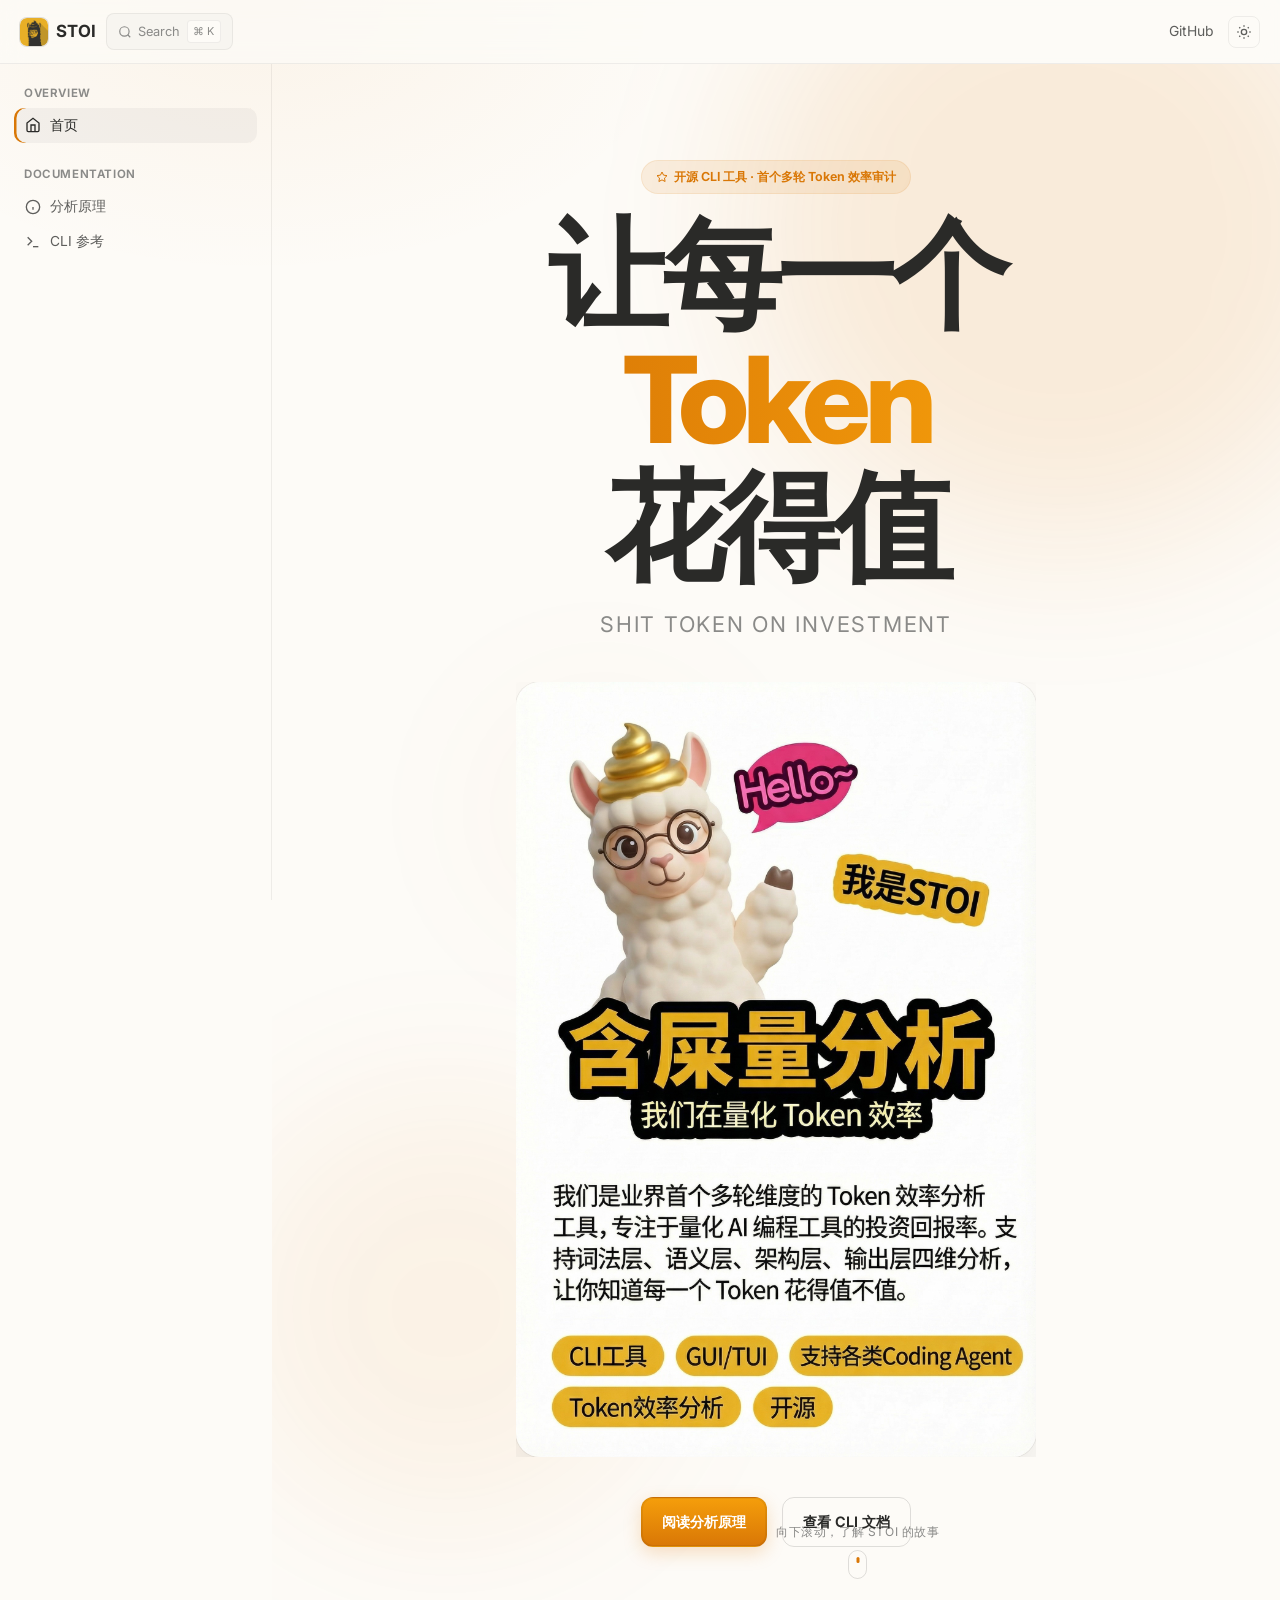
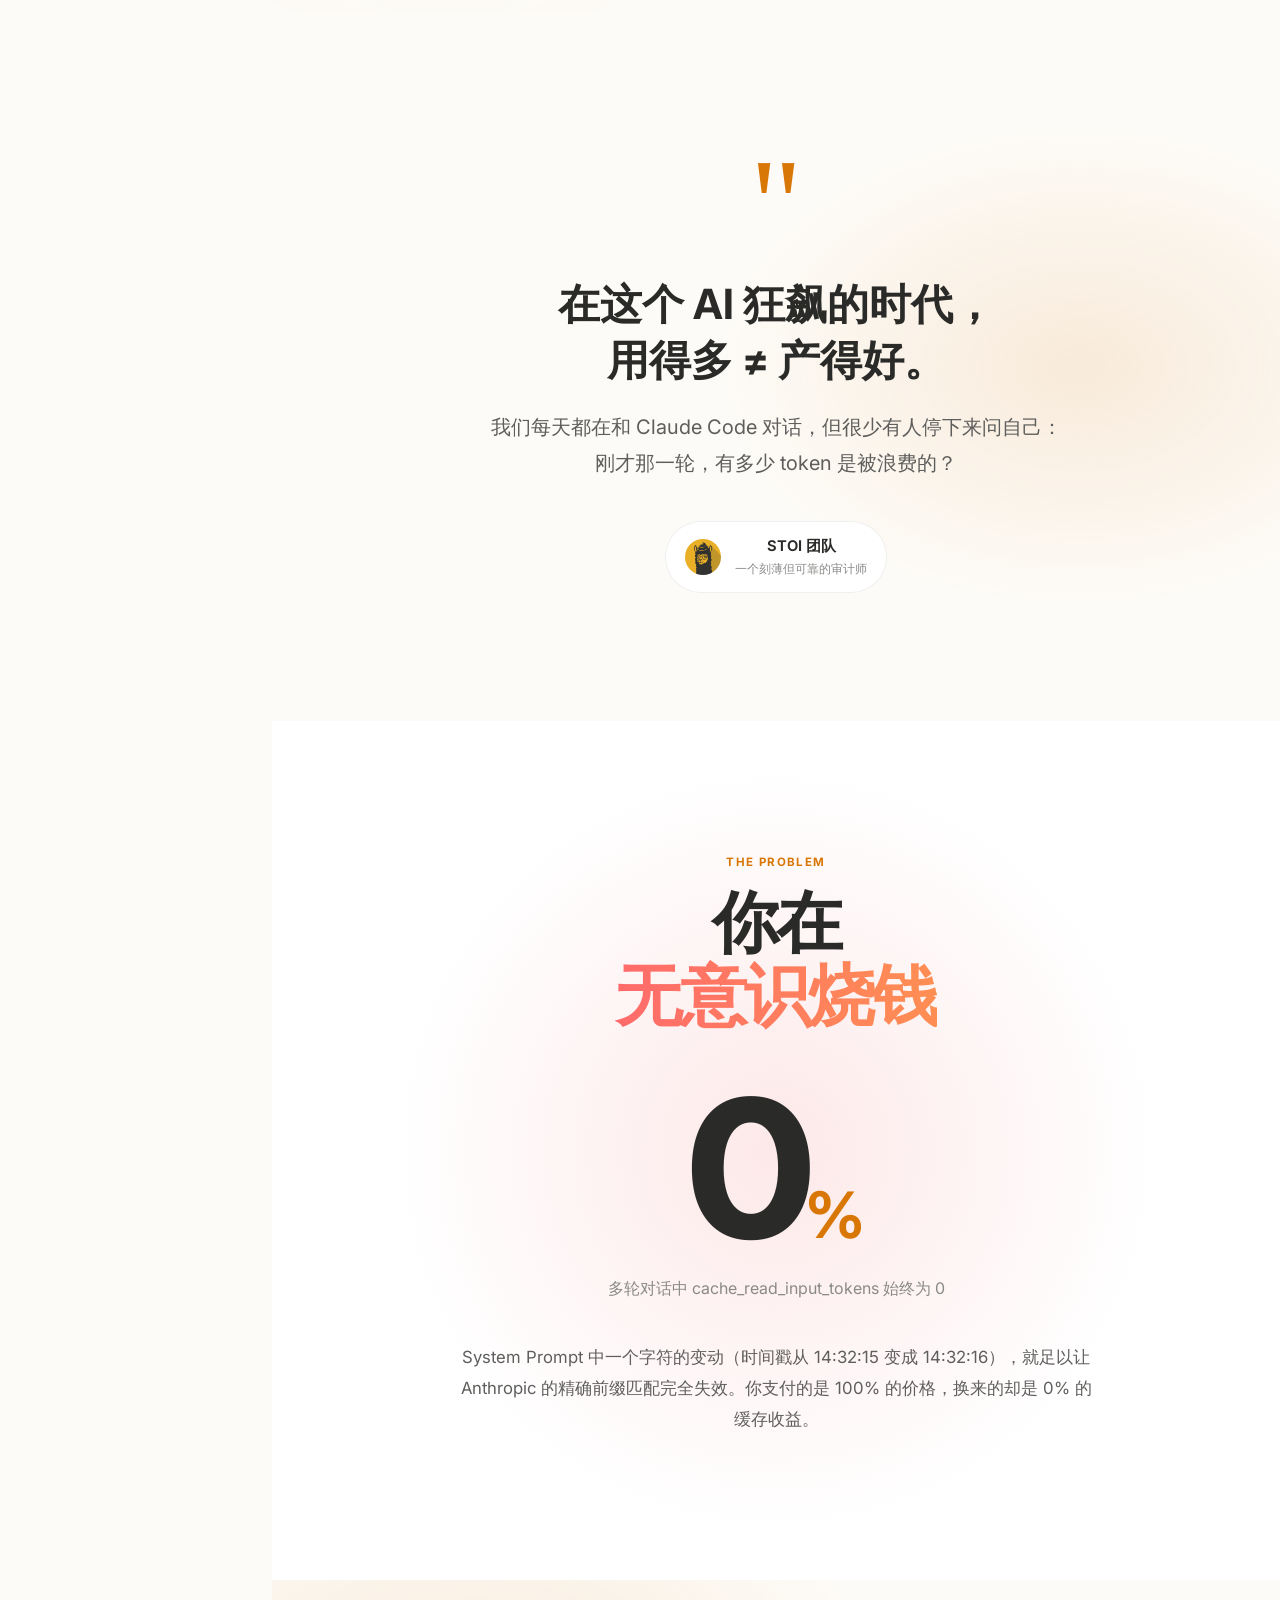
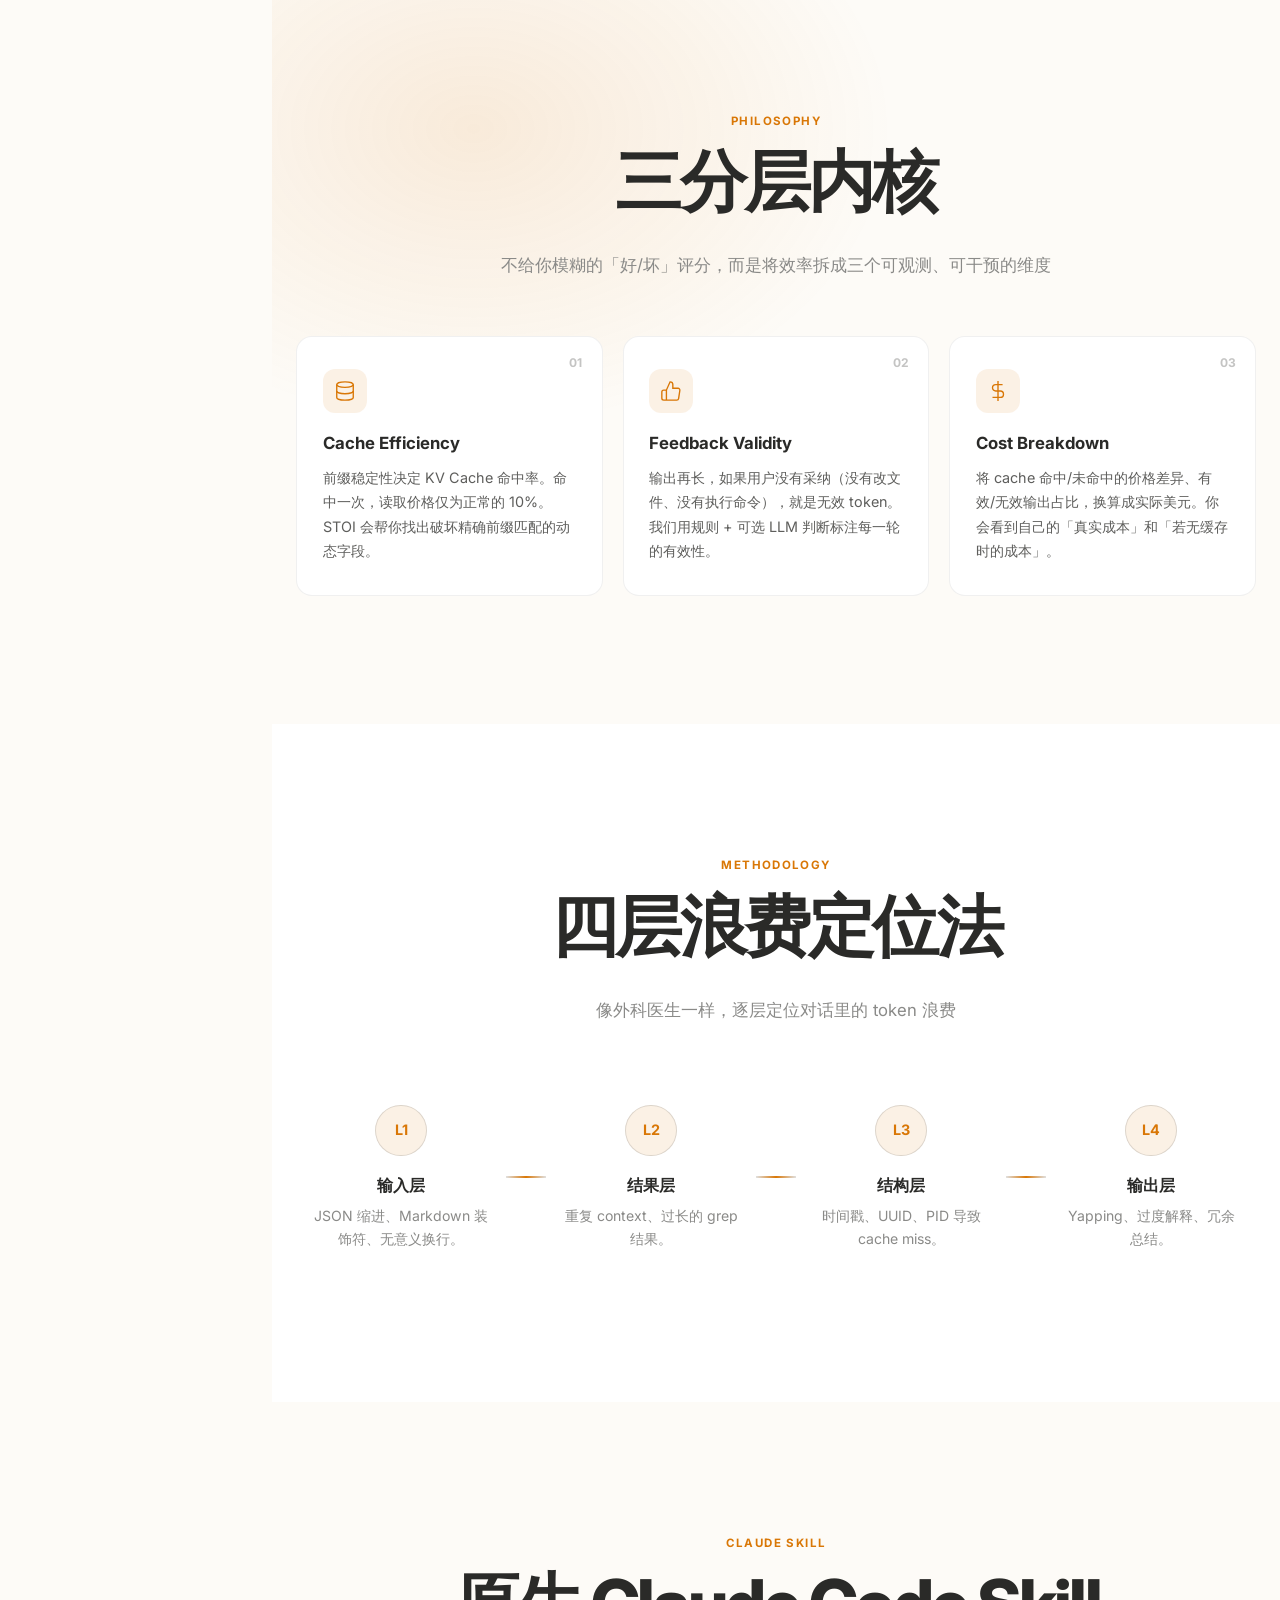
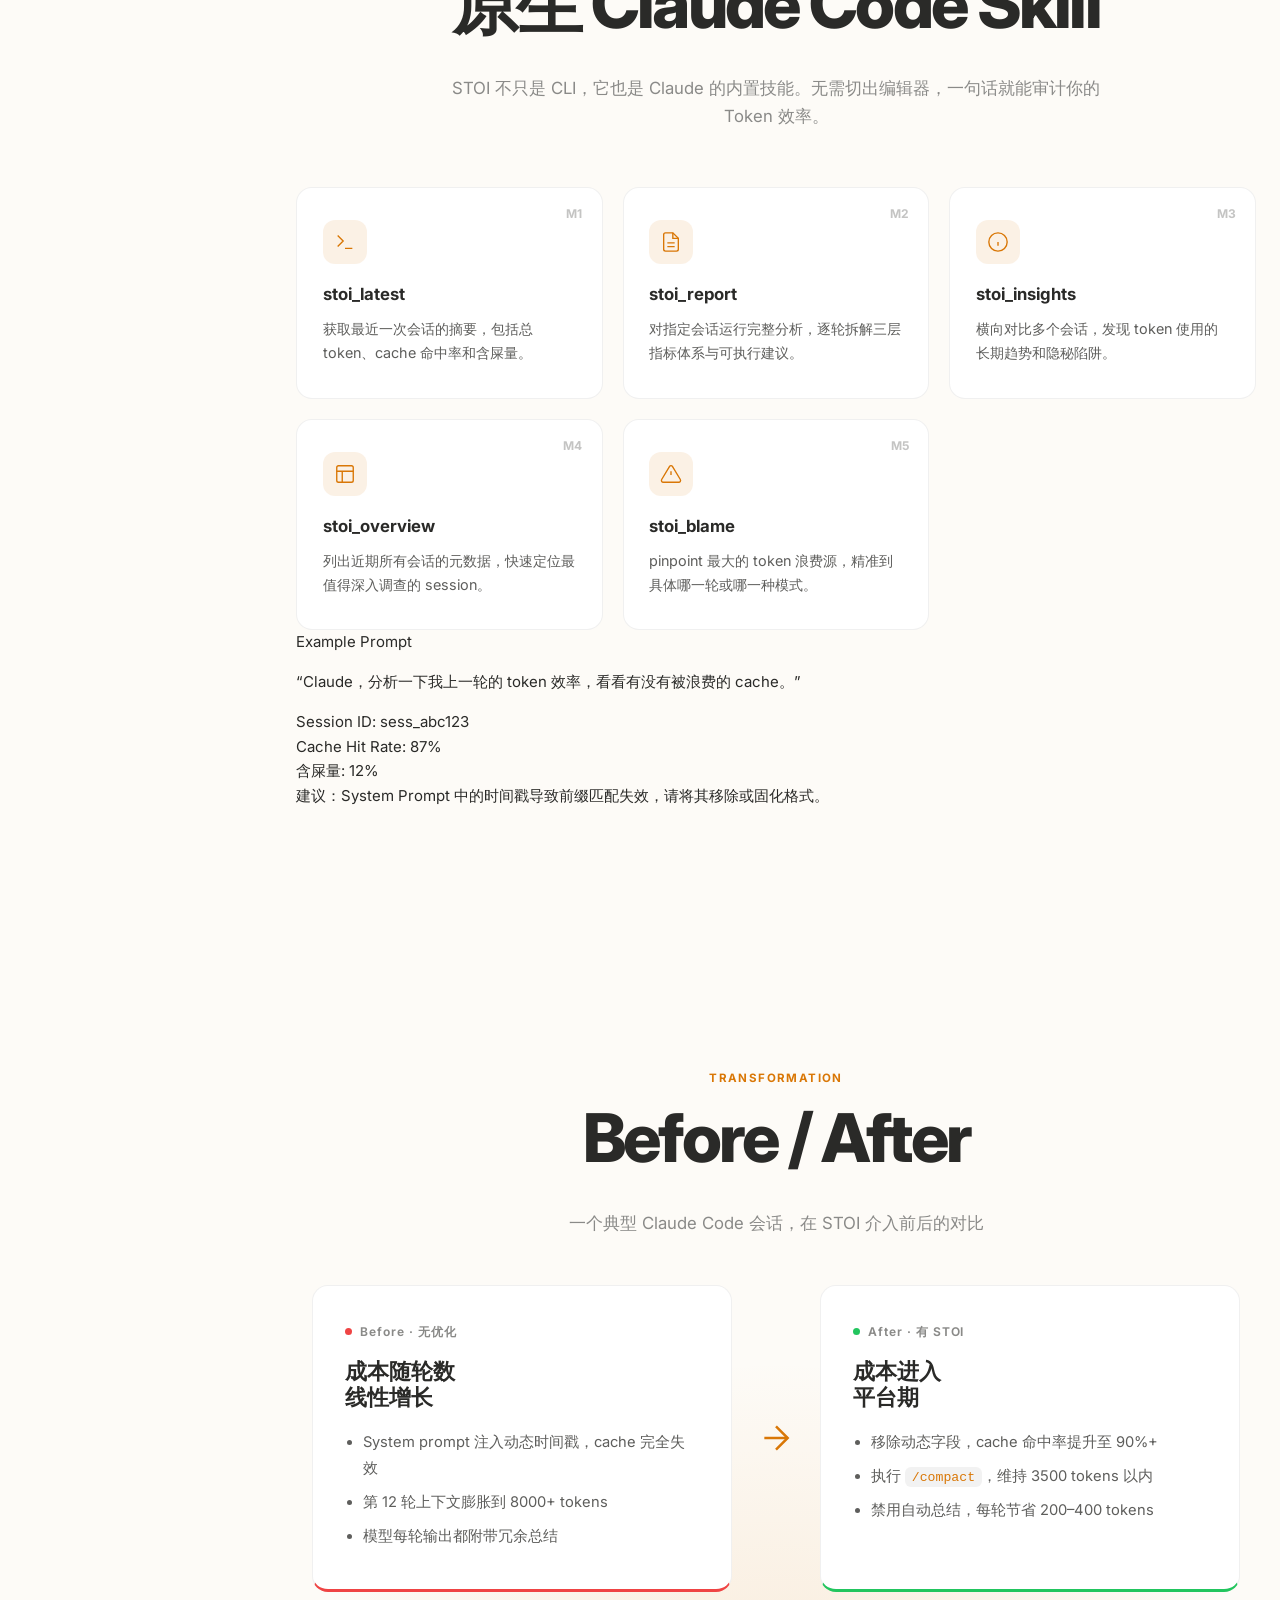
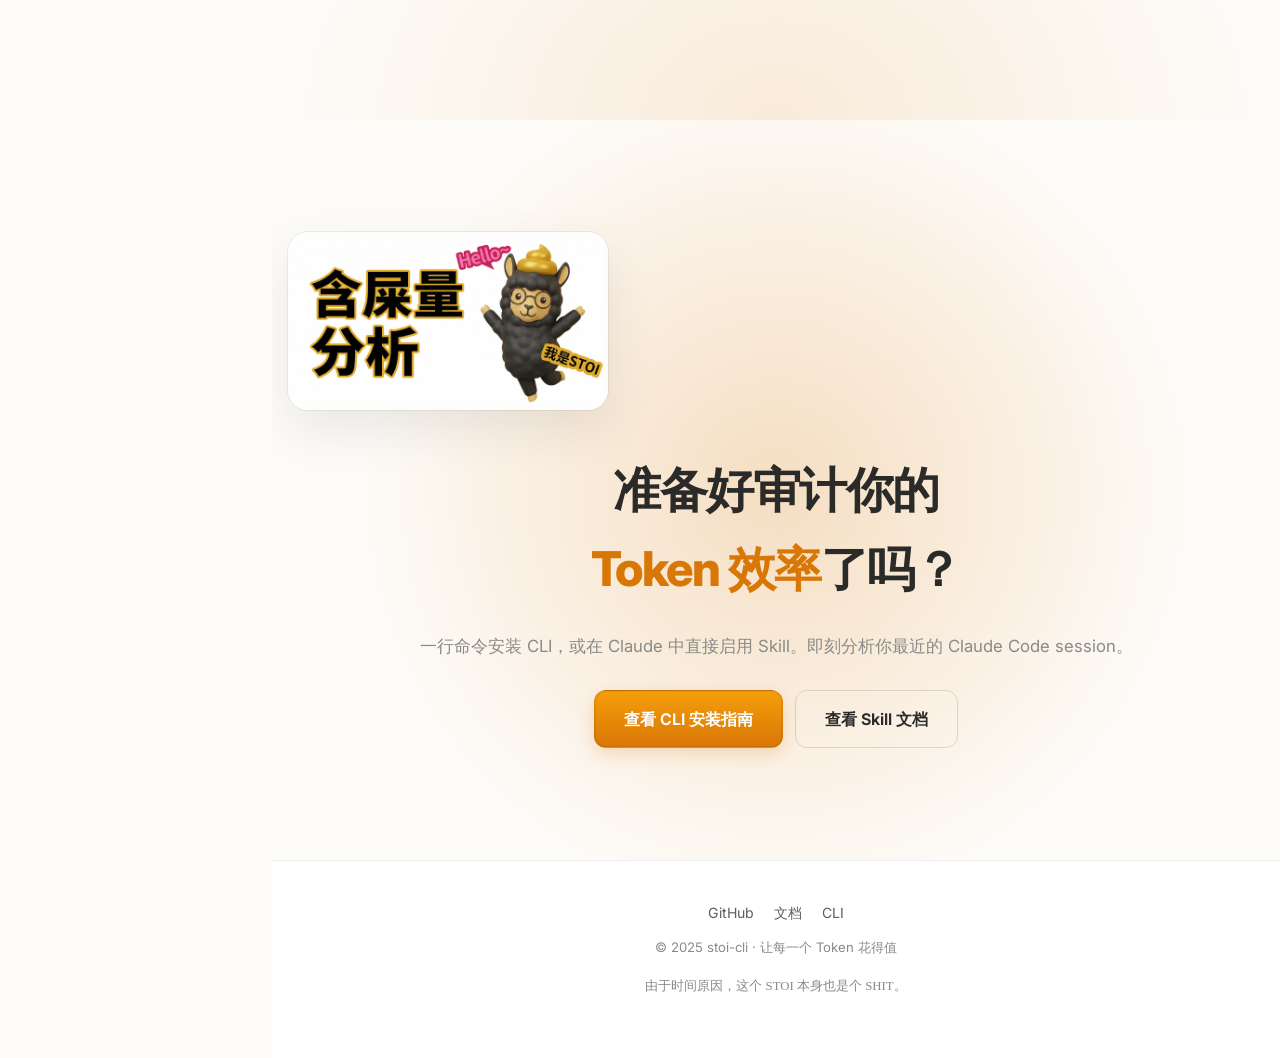
==== commit 9c8bd8f6: "fix: correct libedit arrow-key bindings for macOS + site UI sync - Replace invalid libedit commands " ====
--- a/site/index.html
+++ b/site/index.html
@@ -222,6 +222,73 @@
           </div>
         </section>
 
+        <!-- Claude Skill -->
+        <section class="landing-section skill-section">
+          <div class="layers-header reveal">
+            <span class="section-label">CLAUDE SKILL</span>
+            <h2 class="section-title">原生 Claude Code Skill</h2>
+            <p class="section-subtitle">STOI 不只是 CLI，它也是 Claude 的内置技能。无需切出编辑器，一句话就能审计你的 Token 效率。</p>
+          </div>
+          <div class="layers-grid">
+            <div class="layer-card reveal">
+              <div class="layer-number">M1</div>
+              <div class="layer-icon">
+                <svg viewBox="0 0 24 24" fill="none" stroke="currentColor" stroke-width="1.5"><polyline points="4 17 10 11 4 5"/><line x1="12" y1="19" x2="20" y2="19"/></svg>
+              </div>
+              <h3>stoi_latest</h3>
+              <p>获取最近一次会话的摘要，包括总 token、cache 命中率和含屎量。</p>
+            </div>
+            <div class="layer-card reveal reveal-delay-1">
+              <div class="layer-number">M2</div>
+              <div class="layer-icon">
+                <svg viewBox="0 0 24 24" fill="none" stroke="currentColor" stroke-width="1.5"><path d="M14 2H6a2 2 0 0 0-2 2v16a2 2 0 0 0 2 2h12a2 2 0 0 0 2-2V8z"/><polyline points="14 2 14 8 20 8"/><line x1="16" y1="13" x2="8" y2="13"/><line x1="16" y1="17" x2="8" y2="17"/></svg>
+              </div>
+              <h3>stoi_report</h3>
+              <p>对指定会话运行完整分析，逐轮拆解三层指标体系与可执行建议。</p>
+            </div>
+            <div class="layer-card reveal reveal-delay-2">
+              <div class="layer-number">M3</div>
+              <div class="layer-icon">
+                <svg viewBox="0 0 24 24" fill="none" stroke="currentColor" stroke-width="1.5"><circle cx="12" cy="12" r="10"/><line x1="12" y1="16" x2="12" y2="12"/><line x1="12" y1="8" x2="12.01" y2="8"/></svg>
+              </div>
+              <h3>stoi_insights</h3>
+              <p>横向对比多个会话，发现 token 使用的长期趋势和隐秘陷阱。</p>
+            </div>
+            <div class="layer-card reveal reveal-delay-3">
+              <div class="layer-number">M4</div>
+              <div class="layer-icon">
+                <svg viewBox="0 0 24 24" fill="none" stroke="currentColor" stroke-width="1.5"><rect x="3" y="3" width="18" height="18" rx="2" ry="2"/><line x1="3" y1="9" x2="21" y2="9"/><line x1="9" y1="21" x2="9" y2="9"/></svg>
+              </div>
+              <h3>stoi_overview</h3>
+              <p>列出近期所有会话的元数据，快速定位最值得深入调查的 session。</p>
+            </div>
+            <div class="layer-card reveal reveal-delay-1">
+              <div class="layer-number">M5</div>
+              <div class="layer-icon">
+                <svg viewBox="0 0 24 24" fill="none" stroke="currentColor" stroke-width="1.5"><path d="M10.29 3.86 1.82 18a2 2 0 0 0 1.71 3h16.94a2 2 0 0 0 1.71-3L13.71 3.86a2 2 0 0 0-3.42 0z"/><line x1="12" y1="9" x2="12" y2="13"/><line x1="12" y1="17" x2="12.01" y2="17"/></svg>
+              </div>
+              <h3>stoi_blame</h3>
+              <p> pinpoint 最大的 token 浪费源，精准到具体哪一轮或哪一种模式。</p>
+            </div>
+          </div>
+
+          <div class="skill-demo reveal reveal-delay-2">
+            <div class="demo-header">
+              <span class="status-dot" style="background:#8b5cf6;"></span>
+              <span>Example Prompt</span>
+            </div>
+            <div class="demo-body">
+              <p class="demo-prompt">“Claude，分析一下我上一轮的 token 效率，看看有没有被浪费的 cache。”</p>
+              <div class="demo-response">
+                <div class="response-line"><span class="response-key">Session ID:</span> <span class="response-value">sess_abc123</span></div>
+                <div class="response-line"><span class="response-key">Cache Hit Rate:</span> <span class="response-value">87%</span></div>
+                <div class="response-line"><span class="response-key">含屎量:</span> <span class="response-value">12%</span></div>
+                <div class="response-note">建议：System Prompt 中的时间戳导致前缀匹配失效，请将其移除或固化格式。</div>
+              </div>
+            </div>
+          </div>
+        </section>
+
         <!-- Before / After -->
         <section class="landing-section transform-section">
           <div class="transform-header reveal">
@@ -265,10 +332,10 @@
           <div class="cta-glow"></div>
           <img class="cta-banner reveal" src="../assets/images/banner.jpg" alt="STOI">
           <h2 class="cta-title reveal reveal-delay-1">准备好审计你的<br><span class="accent">Token 效率</span>了吗？</h2>
-          <p class="cta-lead reveal reveal-delay-2">一行命令安装，即刻分析你最近的 Claude Code session。</p>
+          <p class="cta-lead reveal reveal-delay-2">一行命令安装 CLI，或在 Claude 中直接启用 Skill。即刻分析你最近的 Claude Code session。</p>
           <div class="btn-group reveal reveal-delay-3">
-            <a class="btn btn-primary btn-large" href="./cli.html" data-pjax>查看安装指南</a>
-            <a class="btn btn-secondary btn-large" href="./docs.html" data-pjax>深入了解原理</a>
+            <a class="btn btn-primary btn-large" href="./cli.html" data-pjax>查看 CLI 安装指南</a>
+            <a class="btn btn-secondary btn-large" href="https://github.com/KevinYoung-Kw/stoi-cli/tree/main/skills/stoi" target="_blank" rel="noopener">查看 Skill 文档</a>
           </div>
         </section>
 
--- a/site/styles.css
+++ b/site/styles.css
@@ -67,6 +67,11 @@
 a { color: inherit; text-decoration: none; }
 img { max-width: 100%; display: block; }
 
+::selection {
+  background: var(--accent);
+  color: #fff;
+}
+
 /* ── Utilities ───────────────────────────────────────────────────────────── */
 .muted { color: var(--text-muted); }
 .accent { color: var(--accent); }
@@ -347,11 +352,15 @@
 #content-root {
   opacity: 1;
   transform: translateY(0);
-  transition: opacity 0.18s ease, transform 0.18s ease;
+  transition: opacity 0.2s ease, transform 0.2s ease;
 }
 #content-root.is-exiting {
   opacity: 0;
   transform: translateY(8px);
+}
+#content-root.is-entering {
+  opacity: 0;
+  transform: translateY(-12px);
 }
 
 /* ── Typography ───────────────────────────────────────────────────────────── */
@@ -1066,6 +1075,7 @@
   width: min(520px, 88vw);
   margin: 0 auto 2.5rem;
   perspective: 1200px;
+  overflow: hidden;
 }
 
 .hero-visual::before {
@@ -1662,8 +1672,39 @@
   .bento .span-2 { grid-column: span 1; }
   .compare { grid-template-columns: 1fr; }
   .founder-card { padding: 1.15rem; }
-  .landing-hero { padding-top: calc(var(--nav-height) + 1rem); }
+  .landing-hero { padding: calc(var(--nav-height) + 1rem) 0.9rem 2.5rem; }
   .quote-mark { font-size: 5rem; margin-bottom: -1rem; }
   .layer-card { padding: 1.5rem; }
   .transform-card { padding: 1.5rem; }
 }
+
+@media (max-width: 480px) {
+  .landing-hero {
+    padding: calc(var(--nav-height) + 0.75rem) 0.75rem 2rem;
+  }
+  .hero-title-kinetic {
+    line-height: 0.98;
+  }
+}
+
+@media (prefers-reduced-motion: reduce) {
+  .reveal,
+  .reveal.is-visible {
+    opacity: 1 !important;
+    transform: none !important;
+    transition: none !important;
+  }
+  .reveal-delay-1,
+  .reveal-delay-2,
+  .reveal-delay-3,
+  .reveal-delay-4 {
+    transition-delay: 0s !important;
+  }
+  .hero-orb,
+  .scroll-arrow::after {
+    animation: none !important;
+  }
+  #content-root {
+    transition: none !important;
+  }
+}
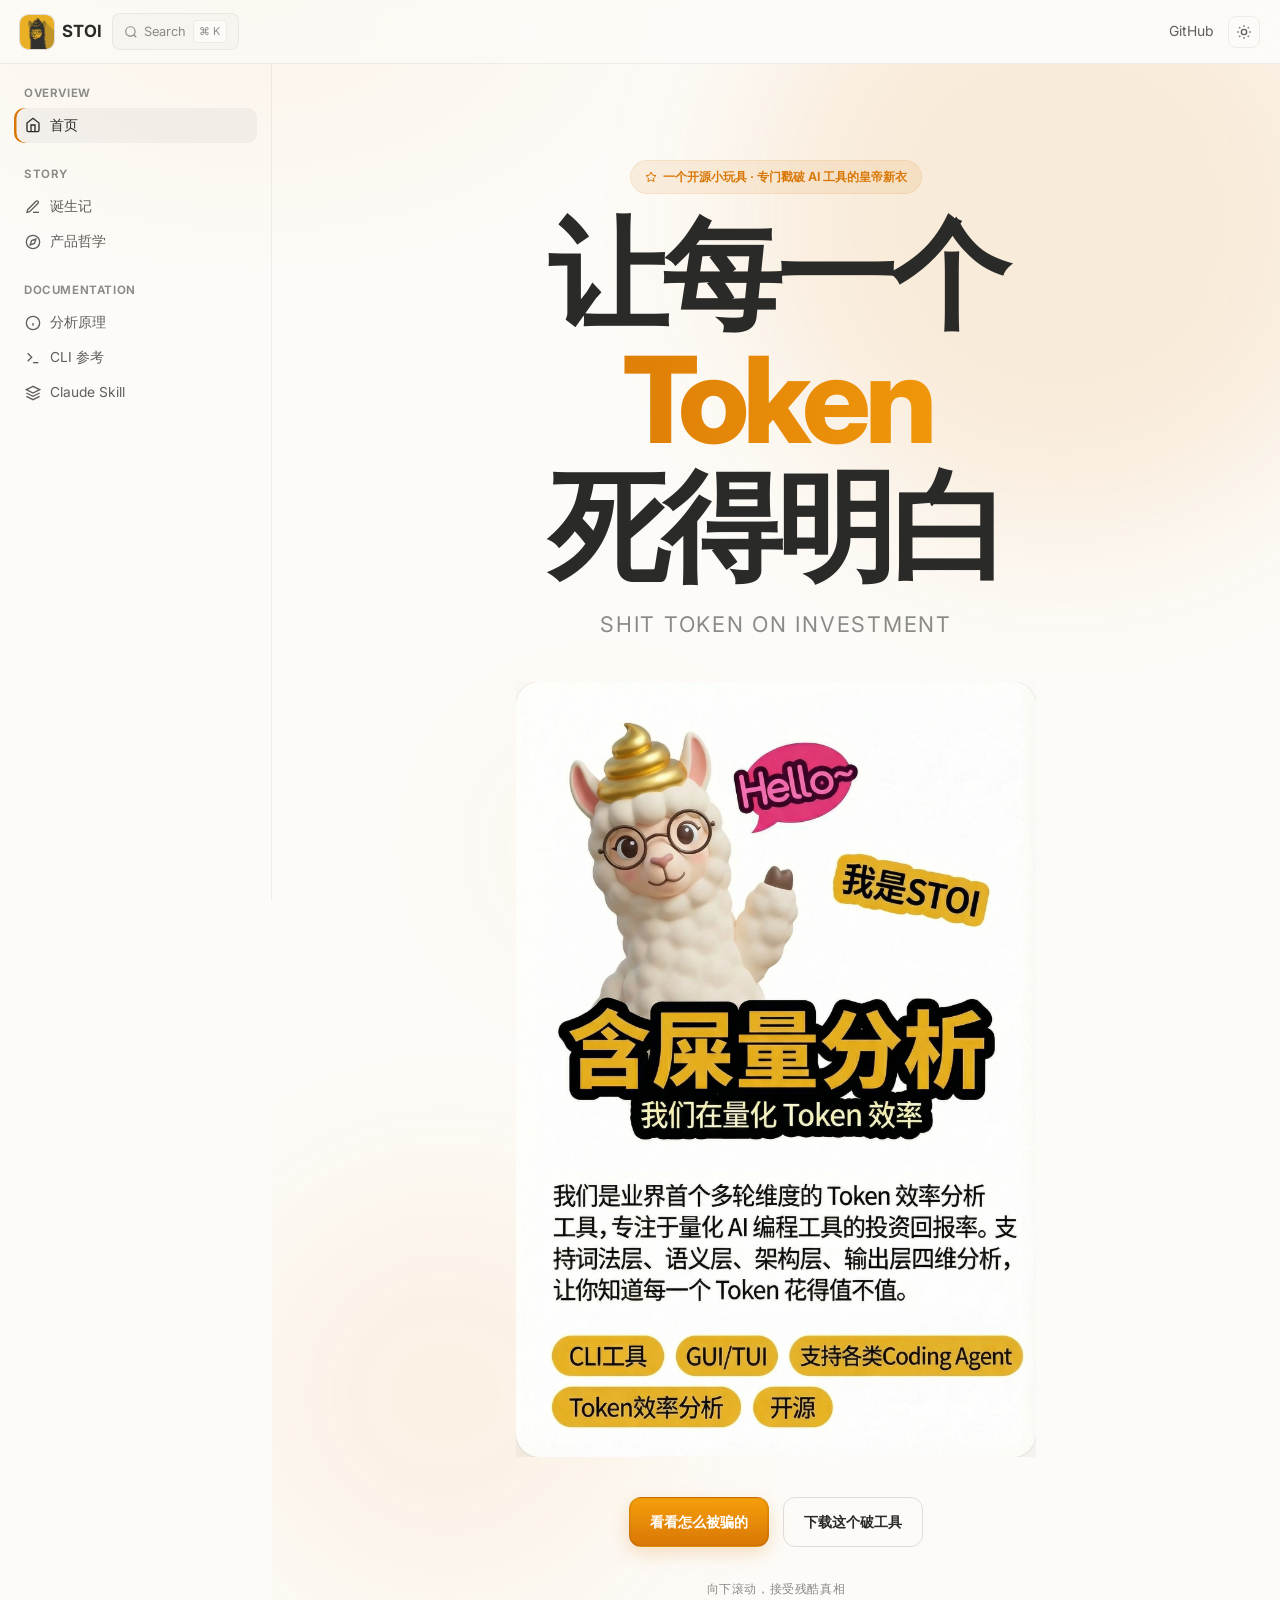
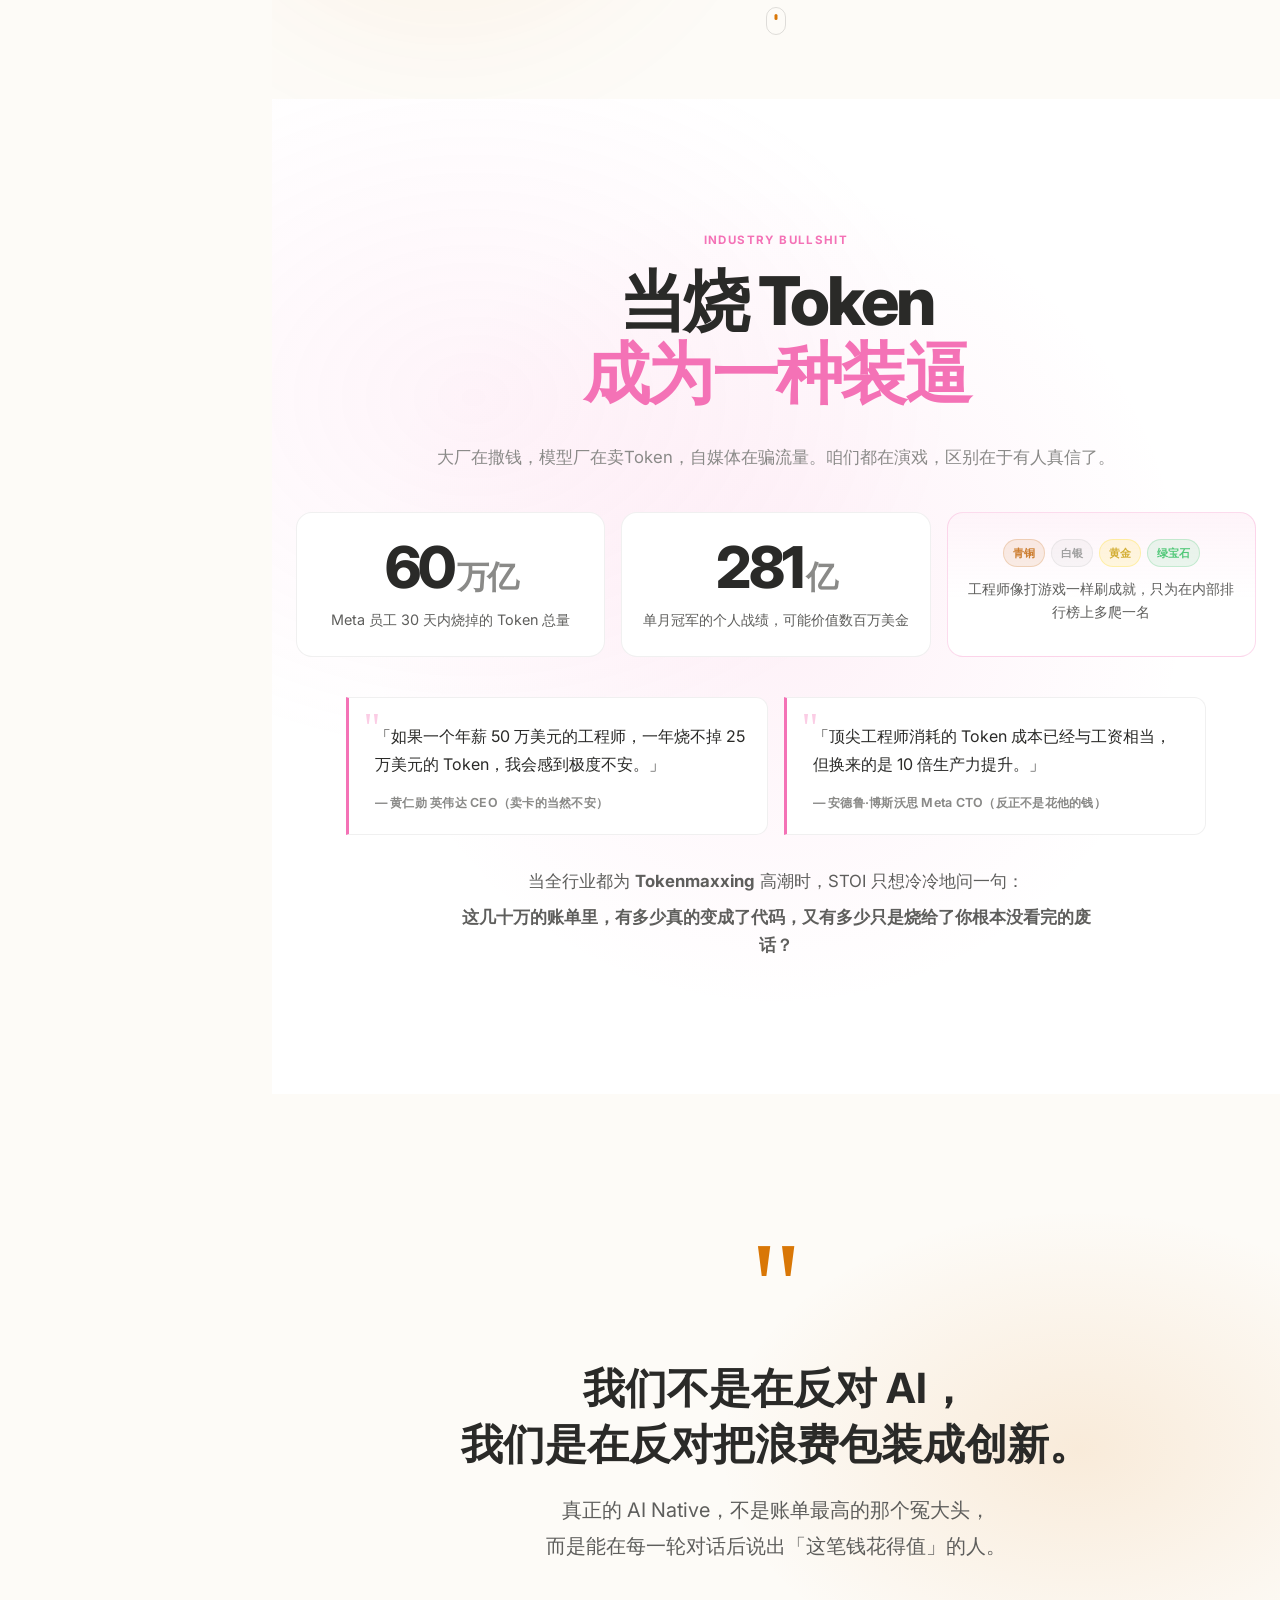
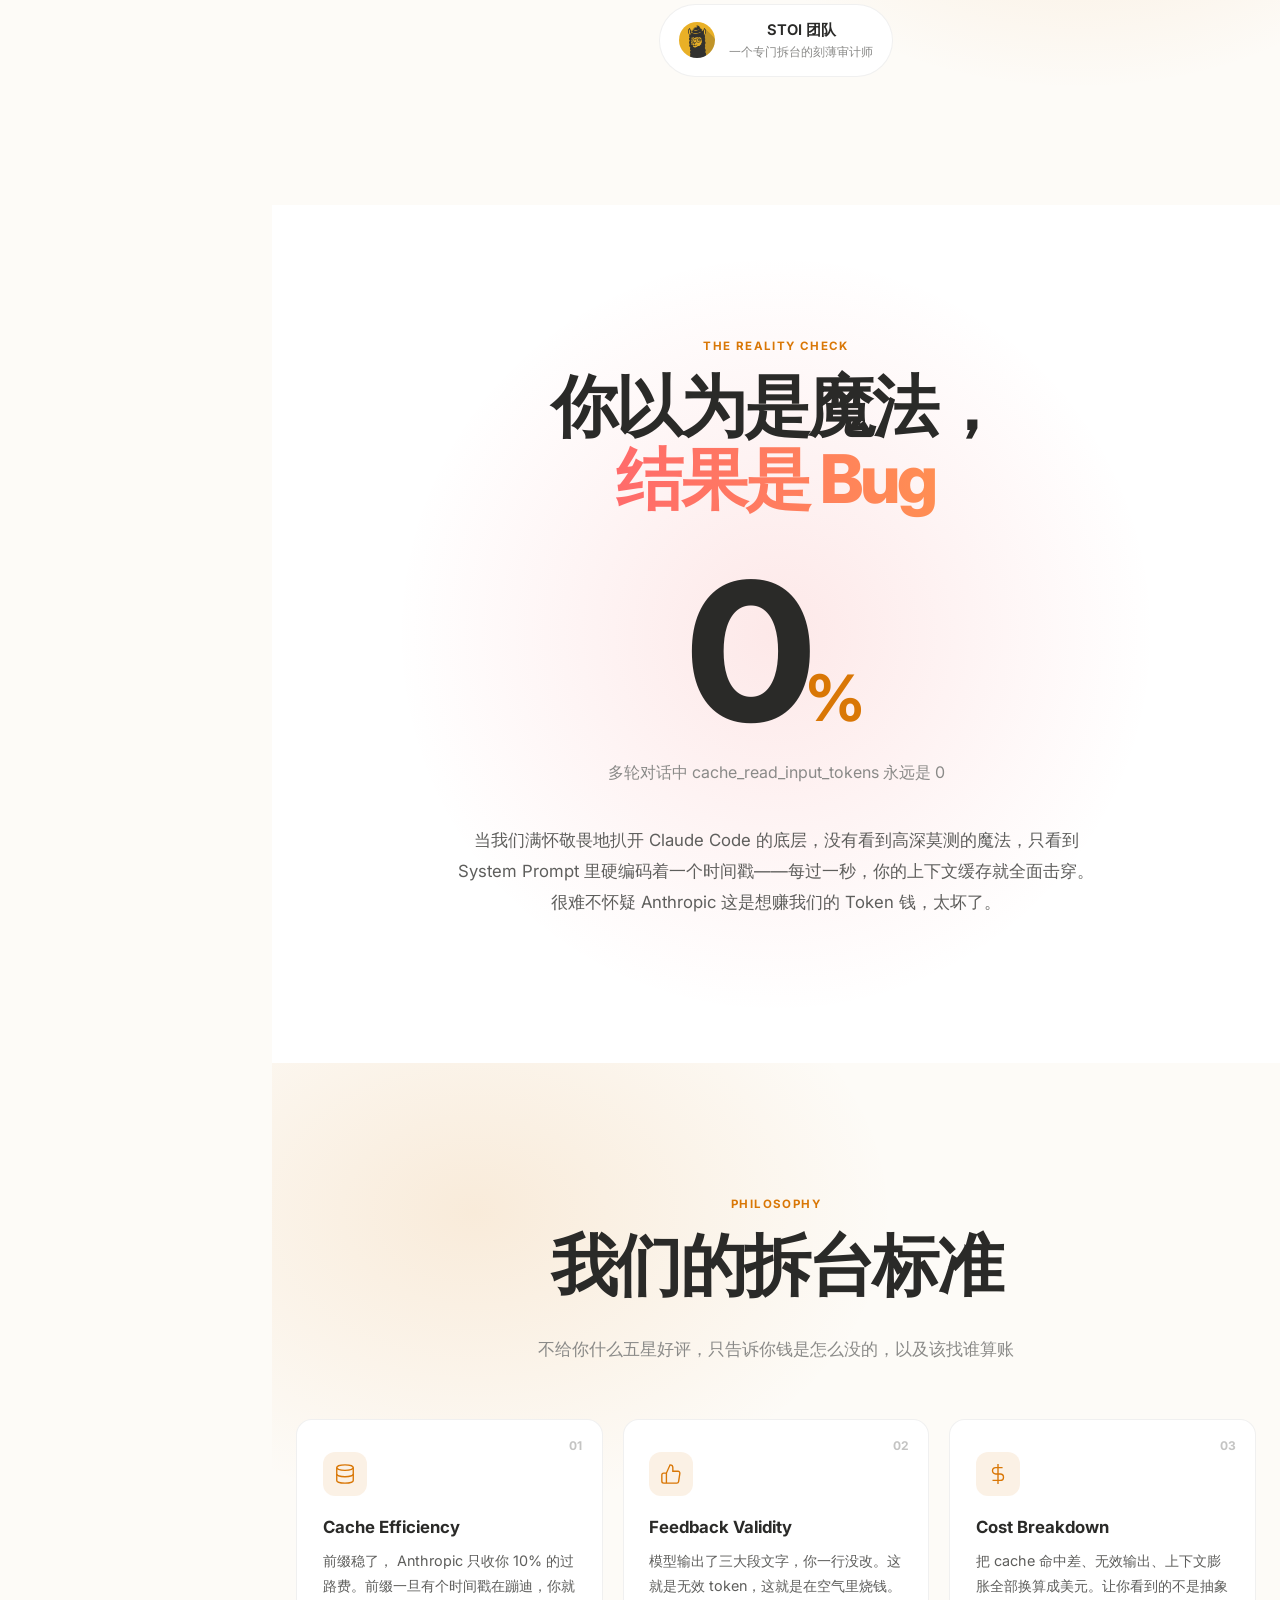
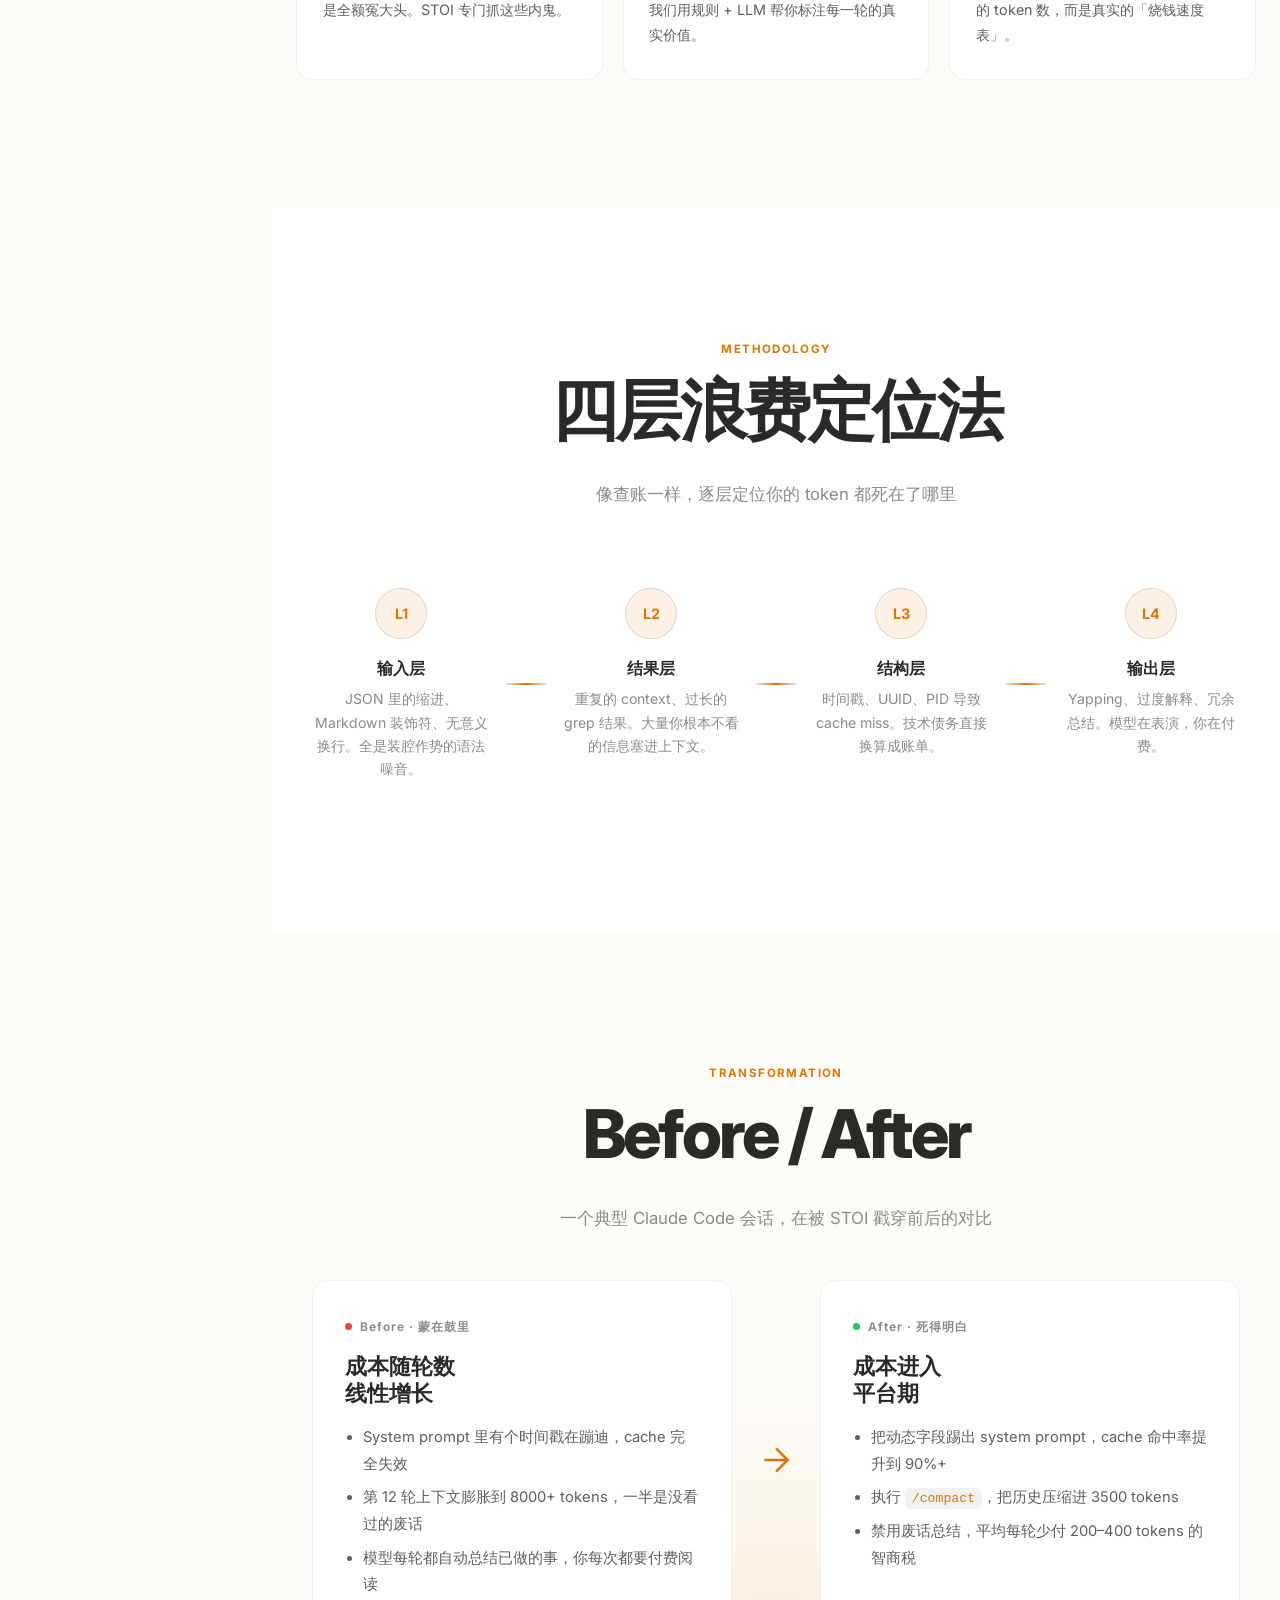
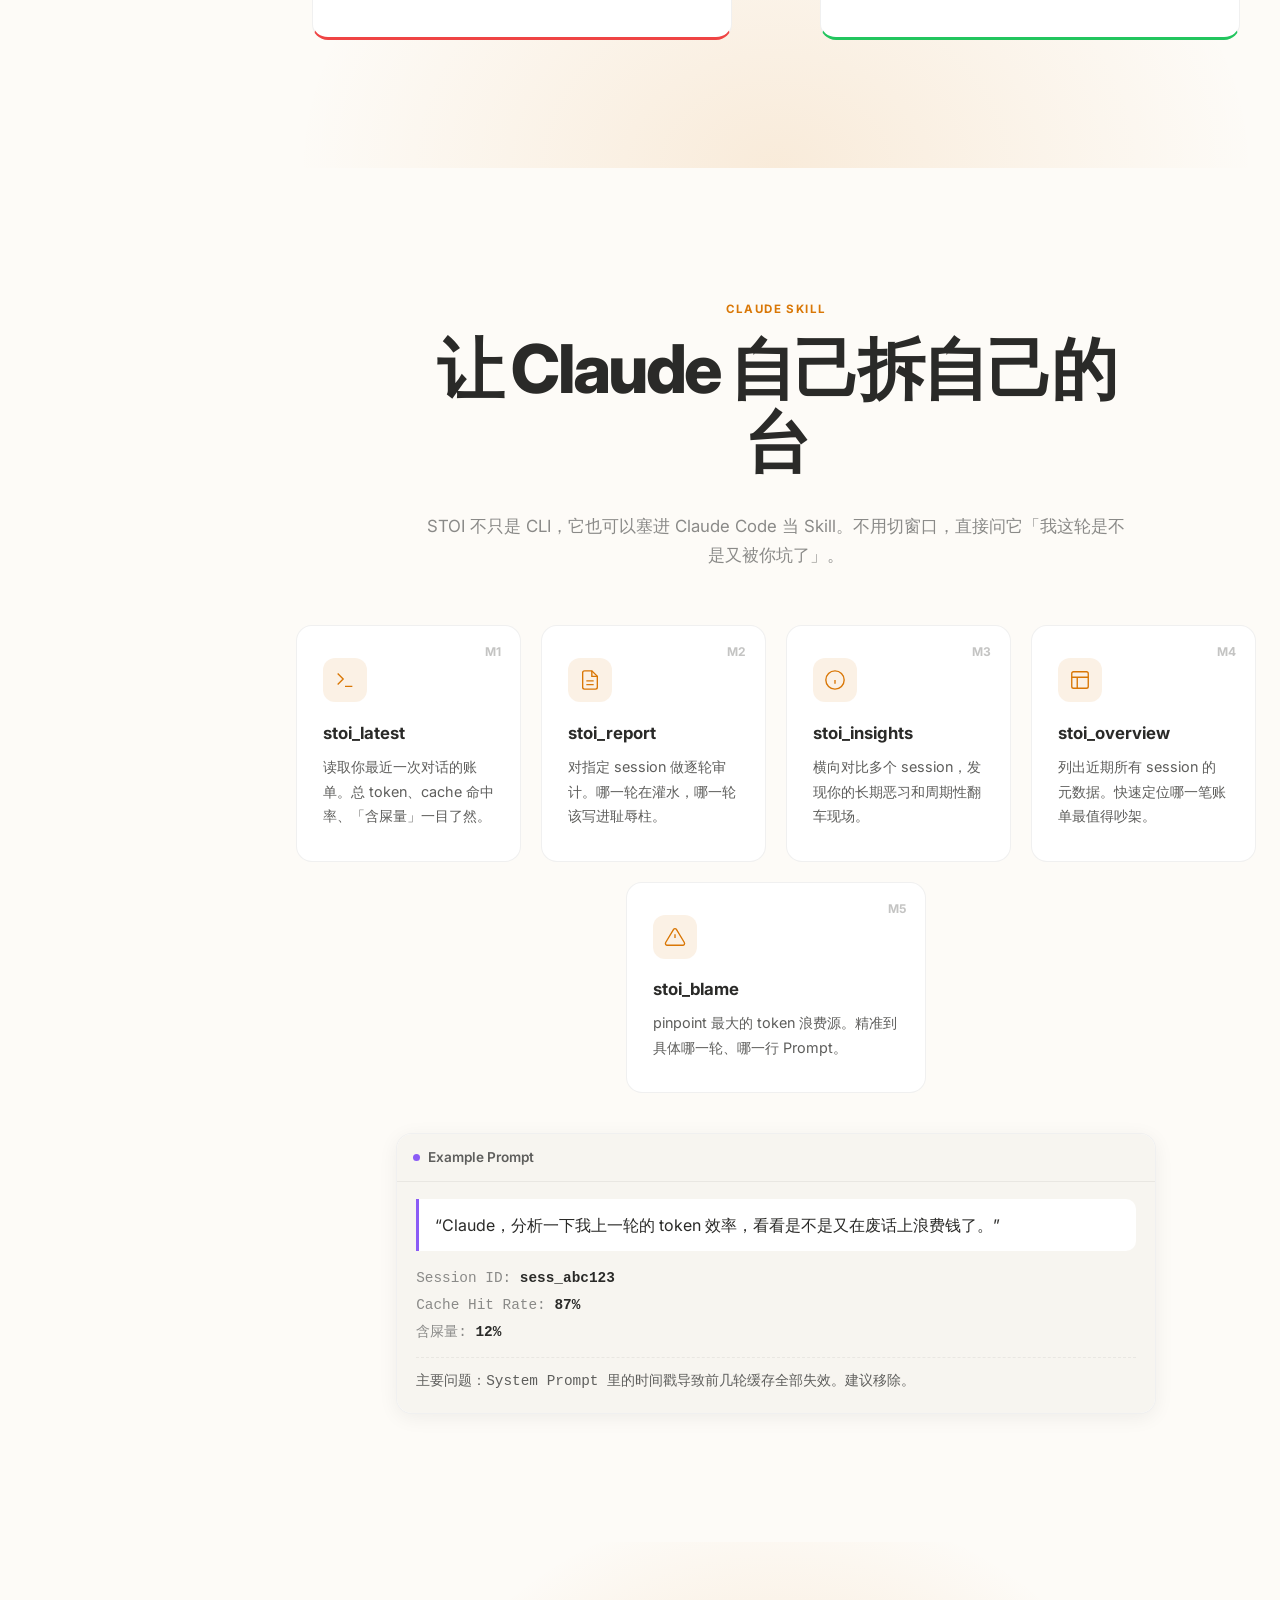
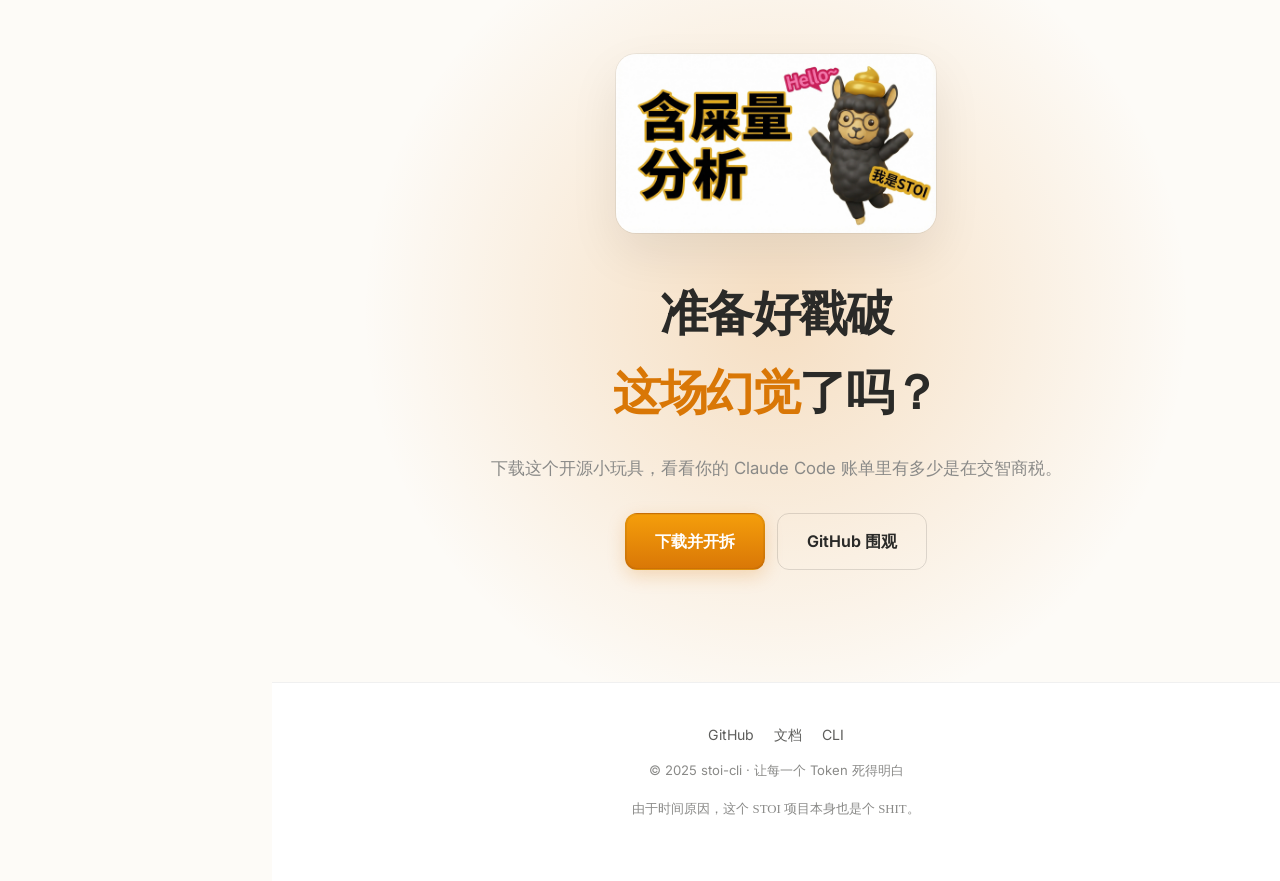
==== commit b769a53f: "site: cinematic landing + story/skill/philosophy pages, 葬AI copy, WebP assets - Redesign index.html " ====
--- a/site/index.html
+++ b/site/index.html
@@ -8,6 +8,7 @@
   <link rel="preconnect" href="https://fonts.gstatic.com" crossorigin>
   <link href="https://fonts.googleapis.com/css2?family=Inter:wght@400;500;600;700;800&display=swap" rel="stylesheet">
   <script>(function(){var s=localStorage.getItem('theme'),d=window.matchMedia('(prefers-color-scheme: dark)').matches;document.documentElement.setAttribute('data-theme',s||(d?'dark':'light'));})();</script>
+  <link rel="icon" type="image/svg+xml" href="./favicon.svg">
   <link rel="stylesheet" href="./styles.css">
 </head>
 <body>
@@ -16,7 +17,7 @@
       <div class="top-nav-inner">
         <div class="nav-left">
           <a class="nav-logo" href="./index.html" data-pjax>
-            <img src="../assets/images/logo.png" alt="STOI">
+            <img src="../assets/images/logo.webp" alt="STOI">
             <span>STOI</span>
           </a>
           <div class="nav-search" id="search-trigger" aria-label="Search" role="button" tabindex="0">
@@ -52,14 +53,29 @@
           </a>
         </div>
         <div class="sidebar-group">
+          <div class="sidebar-title">Story</div>
+          <a class="sidebar-link " href="./story.html" data-pjax>
+            <svg width="16" height="16" viewBox="0 0 24 24" fill="none" stroke="currentColor" stroke-width="2"><path d="M12 20h9"/><path d="M16.5 3.5a2.121 2.121 0 0 1 3 3L7 19l-4 1 1-4L16.5 3.5z"/></svg>
+            诞生记
+          </a>
+          <a class="sidebar-link " href="./philosophy.html" data-pjax>
+            <svg width="16" height="16" viewBox="0 0 24 24" fill="none" stroke="currentColor" stroke-width="2"><circle cx="12" cy="12" r="10"/><path d="M16.24 7.76l-2.12 6.36-6.36 2.12 2.12-6.36 6.36-2.12z"/></svg>
+            产品哲学
+          </a>
+        </div>
+        <div class="sidebar-group">
           <div class="sidebar-title">Documentation</div>
-          <a class="sidebar-link" href="./docs.html" data-pjax>
+          <a class="sidebar-link " href="./docs.html" data-pjax>
             <svg width="16" height="16" viewBox="0 0 24 24" fill="none" stroke="currentColor" stroke-width="2"><circle cx="12" cy="12" r="10"/><path d="M12 16v-4"/><path d="M12 8h.01"/></svg>
             分析原理
           </a>
-          <a class="sidebar-link" href="./cli.html" data-pjax>
+          <a class="sidebar-link " href="./cli.html" data-pjax>
             <svg width="16" height="16" viewBox="0 0 24 24" fill="none" stroke="currentColor" stroke-width="2"><polyline points="4 17 10 11 4 5"/><line x1="12" y1="19" x2="20" y2="19"/></svg>
             CLI 参考
+          </a>
+          <a class="sidebar-link " href="./skill.html" data-pjax>
+            <svg width="16" height="16" viewBox="0 0 24 24" fill="none" stroke="currentColor" stroke-width="2"><path d="M12 2L2 7l10 5 10-5-10-5z"/><path d="M2 17l10 5 10-5"/><path d="M2 12l10 5 10-5"/></svg>
+            Claude Skill
           </a>
         </div>
       </div>
@@ -78,26 +94,76 @@
           <div class="hero-content">
             <div class="hero-badge reveal">
               <svg width="12" height="12" viewBox="0 0 24 24" fill="none" stroke="currentColor" stroke-width="2"><polygon points="12 2 15.09 8.26 22 9.27 17 14.14 18.18 21.02 12 17.77 5.82 21.02 7 14.14 2 9.27 8.91 8.26 12 2"/></svg>
-              开源 CLI 工具 · 首个多轮 Token 效率审计
+              一个开源小玩具 · 专门戳破 AI 工具的皇帝新衣
             </div>
             <h1 class="hero-title-kinetic reveal reveal-delay-1">
               <span class="title-line">让每一个</span>
               <span class="title-line accent">Token</span>
-              <span class="title-line">花得值</span>
+              <span class="title-line">死得明白</span>
             </h1>
             <p class="hero-subtitle-kinetic reveal reveal-delay-2">Shit Token On Investment</p>
             <div class="hero-visual reveal reveal-delay-2">
-              <img src="../assets/images/poster.jpg" alt="STOI 含屎量分析">
+              <img src="../assets/images/poster.webp" alt="STOI 含屎量分析">
             </div>
             <div class="hero-cta reveal reveal-delay-3">
-              <a class="btn btn-primary" href="./docs.html" data-pjax>阅读分析原理</a>
-              <a class="btn btn-secondary" href="./cli.html" data-pjax>查看 CLI 文档</a>
+              <a class="btn btn-primary" href="./docs.html" data-pjax>看看怎么被骗的</a>
+              <a class="btn btn-secondary" href="./cli.html" data-pjax>下载这个破工具</a>
             </div>
           </div>
           <div class="hero-scroll-hint reveal reveal-delay-4">
-            <span>向下滚动，了解 STOI 的故事</span>
+            <span>向下滚动，接受残酷真相</span>
             <div class="scroll-arrow"></div>
           </div>
+        </section>
+
+        <!-- Meta / Industry Context -->
+        <section class="landing-section tokenmaxx-section">
+          <div class="tokenmaxx-content">
+            <div class="tokenmaxx-header reveal">
+              <span class="section-label" style="color:#f472b6">INDUSTRY BULLSHIT</span>
+              <h2 class="section-title">
+                当烧 Token<br><span style="color:#f472b6">成为一种装逼</span>
+              </h2>
+              <p class="section-subtitle">大厂在撒钱，模型厂在卖Token，自媒体在骗流量。咱们都在演戏，区别在于有人真信了。</p>
+            </div>
+
+            <div class="tokenmaxx-stats">
+              <div class="tm-stat reveal reveal-delay-1">
+                <div class="tm-number">60<span class="tm-unit">万亿</span></div>
+                <p>Meta 员工 30 天内烧掉的 Token 总量</p>
+              </div>
+              <div class="tm-stat reveal reveal-delay-2">
+                <div class="tm-number">281<span class="tm-unit">亿</span></div>
+                <p>单月冠军的个人战绩，可能价值数百万美金</p>
+              </div>
+              <div class="tm-stat tm-highlight reveal reveal-delay-3">
+                <div class="tm-badges">
+                  <span class="tm-badge bronze">青铜</span>
+                  <span class="tm-badge silver">白银</span>
+                  <span class="tm-badge gold">黄金</span>
+                  <span class="tm-badge emerald">绿宝石</span>
+                </div>
+                <p>工程师像打游戏一样刷成就，只为在内部排行榜上多爬一名</p>
+              </div>
+            </div>
+
+            <div class="tokenmaxx-quotes reveal reveal-delay-2">
+              <div class="tm-quote">
+                <p>「如果一个年薪 50 万美元的工程师，一年烧不掉 25 万美元的 Token，我会感到极度不安。」</p>
+                <cite>— 黄仁勋 <span>英伟达 CEO（卖卡的当然不安）</span></cite>
+              </div>
+              <div class="tm-quote">
+                <p>「顶尖工程师消耗的 Token 成本已经与工资相当，但换来的是 10 倍生产力提升。」</p>
+                <cite>— 安德鲁·博斯沃思 <span>Meta CTO（反正不是花他的钱）</span></cite>
+              </div>
+            </div>
+
+            <div class="tokenmaxx-cta reveal reveal-delay-3">
+              <p>当全行业都为 <strong>Tokenmaxxing</strong> 高潮时，STOI 只想冷冷地问一句：</p>
+              <p class="tm-punchline">这几十万的账单里，有多少真的变成了代码，又有多少只是烧给了你根本没看完的废话？</p>
+            </div>
+          </div>
+          <div class="tokenmaxx-glow"></div>
         </section>
 
         <!-- Philosophy Quote -->
@@ -105,18 +171,18 @@
           <div class="quote-content">
             <div class="quote-mark reveal">"</div>
             <p class="quote-text reveal reveal-delay-1">
-              在这个 AI 狂飙的时代，<br>
-              <strong>用得多 ≠ 产得好。</strong>
+              我们不是在反对 AI，<br>
+              <strong>我们是在反对把浪费包装成创新。</strong>
             </p>
             <p class="quote-body reveal reveal-delay-2">
-              我们每天都在和 Claude Code 对话，但很少有人停下来问自己：<br class="hide-mobile">
-              刚才那一轮，有多少 token 是被浪费的？
+              真正的 AI Native，不是账单最高的那个冤大头，<br class="hide-mobile">
+              而是能在每一轮对话后说出「这笔钱花得值」的人。
             </p>
             <div class="quote-signature reveal reveal-delay-3">
-              <img src="../assets/images/logo.png" alt="">
+              <img src="../assets/images/logo.webp" alt="">
               <div>
                 <div class="sig-name">STOI 团队</div>
-                <div class="sig-role">一个刻薄但可靠的审计师</div>
+                <div class="sig-role">一个专门拆台的刻薄审计师</div>
               </div>
             </div>
           </div>
@@ -126,9 +192,9 @@
         <section class="landing-section problem-section">
           <div class="problem-content">
             <div class="problem-header reveal">
-              <span class="problem-label">THE PROBLEM</span>
+              <span class="problem-label">THE REALITY CHECK</span>
               <h2 class="problem-title">
-                你在<br><span class="text-gradient-fire">无意识烧钱</span>
+                你以为是魔法，<br><span class="text-gradient-fire">结果是 Bug</span>
               </h2>
             </div>
             <div class="problem-visual reveal reveal-delay-1">
@@ -136,10 +202,10 @@
                 <div class="burn-number" data-target="0">0</div>
                 <div class="burn-unit">%</div>
               </div>
-              <p class="burn-caption">多轮对话中 cache_read_input_tokens 始终为 0</p>
+              <p class="burn-caption">多轮对话中 cache_read_input_tokens 永远是 0</p>
             </div>
             <div class="problem-detail reveal reveal-delay-2">
-              <p>System Prompt 中一个字符的变动（时间戳从 14:32:15 变成 14:32:16），就足以让 Anthropic 的精确前缀匹配完全失效。你支付的是 100% 的价格，换来的却是 0% 的缓存收益。</p>
+              <p>当我们满怀敬畏地扒开 Claude Code 的底层，没有看到高深莫测的魔法，只看到 System Prompt 里硬编码着一个时间戳——每过一秒，你的上下文缓存就全面击穿。很难不怀疑 Anthropic 这是想赚我们的 Token 钱，太坏了。</p>
             </div>
           </div>
           <div class="problem-glow"></div>
@@ -149,8 +215,8 @@
         <section class="landing-section layers-section">
           <div class="layers-header reveal">
             <span class="section-label">PHILOSOPHY</span>
-            <h2 class="section-title">三分层内核</h2>
-            <p class="section-subtitle">不给你模糊的「好/坏」评分，而是将效率拆成三个可观测、可干预的维度</p>
+            <h2 class="section-title">我们的拆台标准</h2>
+            <p class="section-subtitle">不给你什么五星好评，只告诉你钱是怎么没的，以及该找谁算账</p>
           </div>
           <div class="layers-grid">
             <div class="layer-card reveal reveal-delay-1">
@@ -159,7 +225,7 @@
                 <svg viewBox="0 0 24 24" fill="none" stroke="currentColor" stroke-width="1.5"><ellipse cx="12" cy="5" rx="9" ry="3"/><path d="M3 5V19A9 3 0 0 0 21 19V5"/><path d="M3 12A9 3 0 0 0 21 12"/></svg>
               </div>
               <h3>Cache Efficiency</h3>
-              <p>前缀稳定性决定 KV Cache 命中率。命中一次，读取价格仅为正常的 10%。STOI 会帮你找出破坏精确前缀匹配的动态字段。</p>
+              <p>前缀稳了， Anthropic 只收你 10% 的过路费。前缀一旦有个时间戳在蹦迪，你就是全额冤大头。STOI 专门抓这些内鬼。</p>
             </div>
             <div class="layer-card reveal reveal-delay-2">
               <div class="layer-number">02</div>
@@ -167,7 +233,7 @@
                 <svg viewBox="0 0 24 24" fill="none" stroke="currentColor" stroke-width="1.5"><path d="M14 9V5a3 3 0 0 0-3-3l-4 9v11h11.28a2 2 0 0 0 2-1.7l1.38-9a2 2 0 0 0-2-2.3zM7 22H4a2 2 0 0 1-2-2v-7a2 2 0 0 1 2-2h3"/></svg>
               </div>
               <h3>Feedback Validity</h3>
-              <p>输出再长，如果用户没有采纳（没有改文件、没有执行命令），就是无效 token。我们用规则 + 可选 LLM 判断标注每一轮的有效性。</p>
+              <p>模型输出了三大段文字，你一行没改。这就是无效 token，这就是在空气里烧钱。我们用规则 + LLM 帮你标注每一轮的真实价值。</p>
             </div>
             <div class="layer-card reveal reveal-delay-3">
               <div class="layer-number">03</div>
@@ -175,7 +241,7 @@
                 <svg viewBox="0 0 24 24" fill="none" stroke="currentColor" stroke-width="1.5"><line x1="12" y1="1" x2="12" y2="23"/><path d="M17 5H9.5a3.5 3.5 0 0 0 0 7h5a3.5 3.5 0 0 1 0 7H6"/></svg>
               </div>
               <h3>Cost Breakdown</h3>
-              <p>将 cache 命中/未命中的价格差异、有效/无效输出占比，换算成实际美元。你会看到自己的「真实成本」和「若无缓存时的成本」。</p>
+              <p>把 cache 命中差、无效输出、上下文膨胀全部换算成美元。让你看到的不是抽象的 token 数，而是真实的「烧钱速度表」。</p>
             </div>
           </div>
         </section>
@@ -185,14 +251,14 @@
           <div class="method-header reveal">
             <span class="section-label">METHODOLOGY</span>
             <h2 class="section-title">四层浪费定位法</h2>
-            <p class="section-subtitle">像外科医生一样，逐层定位对话里的 token 浪费</p>
+            <p class="section-subtitle">像查账一样，逐层定位你的 token 都死在了哪里</p>
           </div>
           <div class="method-track">
             <div class="method-step reveal">
               <div class="step-dot">L1</div>
               <div class="step-content">
                 <h4>输入层</h4>
-                <p>JSON 缩进、Markdown 装饰符、无意义换行。</p>
+                <p>JSON 里的缩进、Markdown 装饰符、无意义换行。全是装腔作势的语法噪音。</p>
               </div>
             </div>
             <div class="method-connector reveal reveal-delay-1"></div>
@@ -200,7 +266,7 @@
               <div class="step-dot">L2</div>
               <div class="step-content">
                 <h4>结果层</h4>
-                <p>重复 context、过长的 grep 结果。</p>
+                <p>重复的 context、过长的 grep 结果。大量你根本不看的信息塞进上下文。</p>
               </div>
             </div>
             <div class="method-connector reveal reveal-delay-2"></div>
@@ -208,7 +274,7 @@
               <div class="step-dot">L3</div>
               <div class="step-content">
                 <h4>结构层</h4>
-                <p>时间戳、UUID、PID 导致 cache miss。</p>
+                <p>时间戳、UUID、PID 导致 cache miss。技术债务直接换算成账单。</p>
               </div>
             </div>
             <div class="method-connector reveal reveal-delay-3"></div>
@@ -216,74 +282,7 @@
               <div class="step-dot">L4</div>
               <div class="step-content">
                 <h4>输出层</h4>
-                <p>Yapping、过度解释、冗余总结。</p>
-              </div>
-            </div>
-          </div>
-        </section>
-
-        <!-- Claude Skill -->
-        <section class="landing-section skill-section">
-          <div class="layers-header reveal">
-            <span class="section-label">CLAUDE SKILL</span>
-            <h2 class="section-title">原生 Claude Code Skill</h2>
-            <p class="section-subtitle">STOI 不只是 CLI，它也是 Claude 的内置技能。无需切出编辑器，一句话就能审计你的 Token 效率。</p>
-          </div>
-          <div class="layers-grid">
-            <div class="layer-card reveal">
-              <div class="layer-number">M1</div>
-              <div class="layer-icon">
-                <svg viewBox="0 0 24 24" fill="none" stroke="currentColor" stroke-width="1.5"><polyline points="4 17 10 11 4 5"/><line x1="12" y1="19" x2="20" y2="19"/></svg>
-              </div>
-              <h3>stoi_latest</h3>
-              <p>获取最近一次会话的摘要，包括总 token、cache 命中率和含屎量。</p>
-            </div>
-            <div class="layer-card reveal reveal-delay-1">
-              <div class="layer-number">M2</div>
-              <div class="layer-icon">
-                <svg viewBox="0 0 24 24" fill="none" stroke="currentColor" stroke-width="1.5"><path d="M14 2H6a2 2 0 0 0-2 2v16a2 2 0 0 0 2 2h12a2 2 0 0 0 2-2V8z"/><polyline points="14 2 14 8 20 8"/><line x1="16" y1="13" x2="8" y2="13"/><line x1="16" y1="17" x2="8" y2="17"/></svg>
-              </div>
-              <h3>stoi_report</h3>
-              <p>对指定会话运行完整分析，逐轮拆解三层指标体系与可执行建议。</p>
-            </div>
-            <div class="layer-card reveal reveal-delay-2">
-              <div class="layer-number">M3</div>
-              <div class="layer-icon">
-                <svg viewBox="0 0 24 24" fill="none" stroke="currentColor" stroke-width="1.5"><circle cx="12" cy="12" r="10"/><line x1="12" y1="16" x2="12" y2="12"/><line x1="12" y1="8" x2="12.01" y2="8"/></svg>
-              </div>
-              <h3>stoi_insights</h3>
-              <p>横向对比多个会话，发现 token 使用的长期趋势和隐秘陷阱。</p>
-            </div>
-            <div class="layer-card reveal reveal-delay-3">
-              <div class="layer-number">M4</div>
-              <div class="layer-icon">
-                <svg viewBox="0 0 24 24" fill="none" stroke="currentColor" stroke-width="1.5"><rect x="3" y="3" width="18" height="18" rx="2" ry="2"/><line x1="3" y1="9" x2="21" y2="9"/><line x1="9" y1="21" x2="9" y2="9"/></svg>
-              </div>
-              <h3>stoi_overview</h3>
-              <p>列出近期所有会话的元数据，快速定位最值得深入调查的 session。</p>
-            </div>
-            <div class="layer-card reveal reveal-delay-1">
-              <div class="layer-number">M5</div>
-              <div class="layer-icon">
-                <svg viewBox="0 0 24 24" fill="none" stroke="currentColor" stroke-width="1.5"><path d="M10.29 3.86 1.82 18a2 2 0 0 0 1.71 3h16.94a2 2 0 0 0 1.71-3L13.71 3.86a2 2 0 0 0-3.42 0z"/><line x1="12" y1="9" x2="12" y2="13"/><line x1="12" y1="17" x2="12.01" y2="17"/></svg>
-              </div>
-              <h3>stoi_blame</h3>
-              <p> pinpoint 最大的 token 浪费源，精准到具体哪一轮或哪一种模式。</p>
-            </div>
-          </div>
-
-          <div class="skill-demo reveal reveal-delay-2">
-            <div class="demo-header">
-              <span class="status-dot" style="background:#8b5cf6;"></span>
-              <span>Example Prompt</span>
-            </div>
-            <div class="demo-body">
-              <p class="demo-prompt">“Claude，分析一下我上一轮的 token 效率，看看有没有被浪费的 cache。”</p>
-              <div class="demo-response">
-                <div class="response-line"><span class="response-key">Session ID:</span> <span class="response-value">sess_abc123</span></div>
-                <div class="response-line"><span class="response-key">Cache Hit Rate:</span> <span class="response-value">87%</span></div>
-                <div class="response-line"><span class="response-key">含屎量:</span> <span class="response-value">12%</span></div>
-                <div class="response-note">建议：System Prompt 中的时间戳导致前缀匹配失效，请将其移除或固化格式。</div>
+                <p>Yapping、过度解释、冗余总结。模型在表演，你在付费。</p>
               </div>
             </div>
           </div>
@@ -294,19 +293,19 @@
           <div class="transform-header reveal">
             <span class="section-label">TRANSFORMATION</span>
             <h2 class="section-title">Before / After</h2>
-            <p class="section-subtitle">一个典型 Claude Code 会话，在 STOI 介入前后的对比</p>
+            <p class="section-subtitle">一个典型 Claude Code 会话，在被 STOI 戳穿前后的对比</p>
           </div>
           <div class="transform-stage">
             <div class="transform-card negative reveal">
               <div class="transform-status">
                 <span class="status-dot"></span>
-                Before · 无优化
+                Before · 蒙在鼓里
               </div>
               <h3>成本随轮数<br>线性增长</h3>
               <ul>
-                <li>System prompt 注入动态时间戳，cache 完全失效</li>
-                <li>第 12 轮上下文膨胀到 8000+ tokens</li>
-                <li>模型每轮输出都附带冗余总结</li>
+                <li>System prompt 里有个时间戳在蹦迪，cache 完全失效</li>
+                <li>第 12 轮上下文膨胀到 8000+ tokens，一半是没看过的废话</li>
+                <li>模型每轮都自动总结已做的事，你每次都要付费阅读</li>
               </ul>
             </div>
             <div class="transform-arrow reveal reveal-delay-1">
@@ -315,14 +314,81 @@
             <div class="transform-card positive reveal reveal-delay-2">
               <div class="transform-status">
                 <span class="status-dot"></span>
-                After · 有 STOI
+                After · 死得明白
               </div>
               <h3>成本进入<br>平台期</h3>
               <ul>
-                <li>移除动态字段，cache 命中率提升至 90%+</li>
-                <li>执行 <code>/compact</code>，维持 3500 tokens 以内</li>
-                <li>禁用自动总结，每轮节省 200–400 tokens</li>
+                <li>把动态字段踢出 system prompt，cache 命中率提升到 90%+</li>
+                <li>执行 <code>/compact</code>，把历史压缩进 3500 tokens</li>
+                <li>禁用废话总结，平均每轮少付 200–400 tokens 的智商税</li>
               </ul>
+            </div>
+          </div>
+        </section>
+
+        <!-- Claude Skill -->
+        <section class="landing-section skill-section">
+          <div class="layers-header reveal">
+            <span class="section-label">CLAUDE SKILL</span>
+            <h2 class="section-title">让 Claude 自己拆自己的台</h2>
+            <p class="section-subtitle">STOI 不只是 CLI，它也可以塞进 Claude Code 当 Skill。不用切窗口，直接问它「我这轮是不是又被你坑了」。</p>
+          </div>
+          <div class="layers-grid">
+            <div class="layer-card reveal">
+              <div class="layer-number">M1</div>
+              <div class="layer-icon">
+                <svg viewBox="0 0 24 24" fill="none" stroke="currentColor" stroke-width="1.5"><polyline points="4 17 10 11 4 5"/><line x1="12" y1="19" x2="20" y2="19"/></svg>
+              </div>
+              <h3>stoi_latest</h3>
+              <p>读取你最近一次对话的账单。总 token、cache 命中率、「含屎量」一目了然。</p>
+            </div>
+            <div class="layer-card reveal reveal-delay-1">
+              <div class="layer-number">M2</div>
+              <div class="layer-icon">
+                <svg viewBox="0 0 24 24" fill="none" stroke="currentColor" stroke-width="1.5"><path d="M14 2H6a2 2 0 0 0-2 2v16a2 2 0 0 0 2 2h12a2 2 0 0 0 2-2V8z"/><polyline points="14 2 14 8 20 8"/><line x1="16" y1="13" x2="8" y2="13"/><line x1="16" y1="17" x2="8" y2="17"/></svg>
+              </div>
+              <h3>stoi_report</h3>
+              <p>对指定 session 做逐轮审计。哪一轮在灌水，哪一轮该写进耻辱柱。</p>
+            </div>
+            <div class="layer-card reveal reveal-delay-2">
+              <div class="layer-number">M3</div>
+              <div class="layer-icon">
+                <svg viewBox="0 0 24 24" fill="none" stroke="currentColor" stroke-width="1.5"><circle cx="12" cy="12" r="10"/><line x1="12" y1="16" x2="12" y2="12"/><line x1="12" y1="8" x2="12.01" y2="8"/></svg>
+              </div>
+              <h3>stoi_insights</h3>
+              <p>横向对比多个 session，发现你的长期恶习和周期性翻车现场。</p>
+            </div>
+            <div class="layer-card reveal reveal-delay-3">
+              <div class="layer-number">M4</div>
+              <div class="layer-icon">
+                <svg viewBox="0 0 24 24" fill="none" stroke="currentColor" stroke-width="1.5"><rect x="3" y="3" width="18" height="18" rx="2" ry="2"/><line x1="3" y1="9" x2="21" y2="9"/><line x1="9" y1="21" x2="9" y2="9"/></svg>
+              </div>
+              <h3>stoi_overview</h3>
+              <p>列出近期所有 session 的元数据。快速定位哪一笔账单最值得吵架。</p>
+            </div>
+            <div class="layer-card reveal reveal-delay-1">
+              <div class="layer-number">M5</div>
+              <div class="layer-icon">
+                <svg viewBox="0 0 24 24" fill="none" stroke="currentColor" stroke-width="1.5"><path d="M10.29 3.86 1.82 18a2 2 0 0 0 1.71 3h16.94a2 2 0 0 0 1.71-3L13.71 3.86a2 2 0 0 0-3.42 0z"/><line x1="12" y1="9" x2="12" y2="13"/><line x1="12" y1="17" x2="12.01" y2="17"/></svg>
+              </div>
+              <h3>stoi_blame</h3>
+              <p> pinpoint 最大的 token 浪费源。精准到具体哪一轮、哪一行 Prompt。</p>
+            </div>
+          </div>
+
+          <div class="skill-demo reveal reveal-delay-2">
+            <div class="demo-header">
+              <span class="status-dot" style="background:#8b5cf6;"></span>
+              <span>Example Prompt</span>
+            </div>
+            <div class="demo-body">
+              <p class="demo-prompt">“Claude，分析一下我上一轮的 token 效率，看看是不是又在废话上浪费钱了。”</p>
+              <div class="demo-response">
+                <div class="response-line"><span class="response-key">Session ID:</span> <span class="response-value">sess_abc123</span></div>
+                <div class="response-line"><span class="response-key">Cache Hit Rate:</span> <span class="response-value">87%</span></div>
+                <div class="response-line"><span class="response-key">含屎量:</span> <span class="response-value">12%</span></div>
+                <div class="response-note">主要问题：System Prompt 里的时间戳导致前几轮缓存全部失效。建议移除。</div>
+              </div>
             </div>
           </div>
         </section>
@@ -330,12 +396,12 @@
         <!-- CTA -->
         <section class="landing-section cta-section">
           <div class="cta-glow"></div>
-          <img class="cta-banner reveal" src="../assets/images/banner.jpg" alt="STOI">
-          <h2 class="cta-title reveal reveal-delay-1">准备好审计你的<br><span class="accent">Token 效率</span>了吗？</h2>
-          <p class="cta-lead reveal reveal-delay-2">一行命令安装 CLI，或在 Claude 中直接启用 Skill。即刻分析你最近的 Claude Code session。</p>
+          <img class="cta-banner reveal" src="../assets/images/banner.webp" alt="STOI">
+          <h2 class="cta-title reveal reveal-delay-1">准备好戳破<br><span class="accent">这场幻觉</span>了吗？</h2>
+          <p class="cta-lead reveal reveal-delay-2">下载这个开源小玩具，看看你的 Claude Code 账单里有多少是在交智商税。</p>
           <div class="btn-group reveal reveal-delay-3">
-            <a class="btn btn-primary btn-large" href="./cli.html" data-pjax>查看 CLI 安装指南</a>
-            <a class="btn btn-secondary btn-large" href="https://github.com/KevinYoung-Kw/stoi-cli/tree/main/skills/stoi" target="_blank" rel="noopener">查看 Skill 文档</a>
+            <a class="btn btn-primary btn-large" href="./cli.html" data-pjax>下载并开拆</a>
+            <a class="btn btn-secondary btn-large" href="https://github.com/KevinYoung-Kw/stoi-cli/tree/main/skills/stoi" target="_blank" rel="noopener">GitHub 围观</a>
           </div>
         </section>
 
@@ -345,8 +411,8 @@
             <a href="./docs.html" data-pjax>文档</a>
             <a href="./cli.html" data-pjax>CLI</a>
           </div>
-          <p class="footer-copy">© 2025 stoi-cli · 让每一个 Token 花得值</p>
-          <p class="footer-zicha handwritten">由于时间原因，这个 STOI 本身也是个 SHIT。</p>
+          <p class="footer-copy">© 2025 stoi-cli · 让每一个 Token 死得明白</p>
+          <p class="footer-zicha handwritten">由于时间原因，这个 STOI 项目本身也是个 SHIT。</p>
         </footer>
 
       </div>
@@ -365,4 +431,4 @@
 
   <script src="./nav.js"></script>
 </body>
-</html>
+</html>
--- a/site/styles.css
+++ b/site/styles.css
@@ -126,9 +126,9 @@
 }
 
 .nav-logo img {
-  width: 28px;
-  height: 28px;
-  border-radius: 7px;
+  width: 34px;
+  height: 34px;
+  border-radius: 8px;
   box-shadow: 0 0 0 1px var(--border-strong);
 }
 
@@ -487,7 +487,7 @@
   transition: transform 0.12s, box-shadow 0.25s, border-color 0.2s;
 }
 
-.btn-primary {
+a.btn-primary {
   background: linear-gradient(180deg, var(--accent-2) 0%, var(--accent) 100%);
   color: #fff;
   border: 1px solid rgba(0,0,0,0.08);
@@ -498,7 +498,7 @@
   overflow: hidden;
 }
 
-.btn-primary::after {
+a.btn-primary::after {
   content: "";
   position: absolute;
   inset: 0;
@@ -506,23 +506,23 @@
   transform: translateX(-100%);
 }
 
-.btn-primary:hover {
+a.btn-primary:hover {
   transform: translateY(-2px);
   box-shadow:
     0 0 0 1px rgba(0,0,0,0.06) inset,
     0 10px 26px var(--accent-glow);
 }
 
-.btn-primary:hover::after { animation: shimmer 0.85s ease; }
+a.btn-primary:hover::after { animation: shimmer 0.85s ease; }
 @keyframes shimmer { 100% { transform: translateX(100%); } }
 
-.btn-secondary {
+a.btn-secondary {
   background: transparent;
   color: var(--text-primary);
   border: 1px solid var(--border-strong);
 }
 
-.btn-secondary:hover {
+a.btn-secondary:hover {
   border-color: var(--accent);
   color: var(--accent);
   background: var(--accent-soft);
@@ -1109,10 +1109,8 @@
 }
 
 .hero-scroll-hint {
-  position: absolute;
-  bottom: 2rem;
-  left: 50%;
-  transform: translateX(-50%);
+  margin-top: auto;
+  padding-top: 2rem;
   display: flex;
   flex-direction: column;
   align-items: center;
@@ -1215,6 +1213,179 @@
 
 .sig-name { font-weight: 650; font-size: 0.92rem; color: var(--text-primary); }
 .sig-role { font-size: 0.78rem; color: var(--text-muted); }
+
+/* Tokenmaxx Section */
+.tokenmaxx-section {
+  background:
+    radial-gradient(800px 600px at 20% 30%, rgba(244,114,182,0.08), transparent 60%),
+    var(--bg-surface);
+  overflow: hidden;
+}
+
+.tokenmaxx-content {
+  position: relative;
+  z-index: 2;
+  max-width: 980px;
+  margin: 0 auto;
+  text-align: center;
+}
+
+.tokenmaxx-glow {
+  position: absolute;
+  width: 70vw;
+  height: 70vw;
+  max-width: 900px;
+  max-height: 900px;
+  background: radial-gradient(circle, rgba(244,114,182,0.10) 0%, transparent 65%);
+  top: 50%;
+  left: 50%;
+  transform: translate(-50%, -50%);
+  pointer-events: none;
+  z-index: 0;
+}
+
+.tokenmaxx-stats {
+  display: grid;
+  grid-template-columns: 1fr;
+  gap: 1rem;
+  margin: 2.5rem 0;
+}
+
+@media (min-width: 720px) {
+  .tokenmaxx-stats { grid-template-columns: repeat(3, 1fr); }
+}
+
+.tm-stat {
+  background: var(--bg-card);
+  border: 1px solid var(--border);
+  border-radius: var(--radius);
+  padding: 1.6rem 1.2rem;
+  transition: transform 0.3s, box-shadow 0.3s;
+}
+
+.tm-stat:hover { transform: translateY(-3px); box-shadow: var(--shadow-lg); }
+
+.tm-number {
+  font-size: clamp(2.4rem, 6vw, 3.6rem);
+  font-weight: 800;
+  letter-spacing: -0.04em;
+  color: var(--text-primary);
+  line-height: 1;
+  margin-bottom: 0.2em;
+}
+
+.tm-unit {
+  font-size: 0.55em;
+  font-weight: 600;
+  color: var(--text-muted);
+  margin-left: 0.1em;
+}
+
+.tm-stat p {
+  font-size: 0.9rem;
+  color: var(--text-secondary);
+  margin: 0;
+  line-height: 1.6;
+}
+
+.tm-highlight {
+  background:
+    linear-gradient(180deg, rgba(244,114,182,0.08), transparent 60%),
+    var(--bg-card);
+  border-color: rgba(244,114,182,0.25);
+}
+
+.tm-badges {
+  display: flex;
+  gap: 0.4rem;
+  justify-content: center;
+  flex-wrap: wrap;
+  margin-bottom: 0.6rem;
+}
+
+.tm-badge {
+  font-size: 0.7rem;
+  font-weight: 700;
+  padding: 0.25rem 0.55rem;
+  border-radius: 999px;
+  border: 1px solid var(--border);
+}
+
+.tm-badge.bronze { background: rgba(205,127,50,0.12); color: #cd7f32; border-color: rgba(205,127,50,0.25); }
+.tm-badge.silver { background: rgba(192,192,192,0.12); color: #a0a0a0; border-color: rgba(192,192,192,0.25); }
+.tm-badge.gold { background: rgba(255,215,0,0.12); color: #d4af37; border-color: rgba(255,215,0,0.25); }
+.tm-badge.emerald { background: rgba(80,200,120,0.12); color: #50c878; border-color: rgba(80,200,120,0.25); }
+
+.tokenmaxx-quotes {
+  display: grid;
+  grid-template-columns: 1fr;
+  gap: 1rem;
+  max-width: 860px;
+  margin: 0 auto 2rem;
+}
+
+@media (min-width: 768px) {
+  .tokenmaxx-quotes { grid-template-columns: 1fr 1fr; }
+}
+
+.tm-quote {
+  position: relative;
+  background: var(--bg-card);
+  border: 1px solid var(--border);
+  border-left: 3px solid #f472b6;
+  border-radius: 0 var(--radius-sm) var(--radius-sm) 0;
+  padding: 1.5rem 1.25rem 1.25rem 1.6rem;
+  text-align: left;
+}
+
+.tm-quote::before {
+  content: "\"";
+  position: absolute;
+  top: 0.6rem;
+  left: 0.9rem;
+  font-family: Georgia, serif;
+  font-size: 2.6rem;
+  line-height: 1;
+  color: #f472b6;
+  opacity: 0.35;
+  pointer-events: none;
+}
+
+.tm-quote p {
+  position: relative;
+  z-index: 1;
+  font-size: 1rem;
+  color: var(--text-primary);
+  line-height: 1.75;
+  margin: 0 0 0.7em;
+}
+
+.tm-quote cite {
+  font-size: 0.78rem;
+  color: var(--text-muted);
+  font-style: normal;
+  font-weight: 650;
+  letter-spacing: 0.02em;
+}
+
+.tokenmaxx-cta {
+  max-width: 640px;
+  margin: 0 auto;
+}
+
+.tokenmaxx-cta p {
+  font-size: 1.05rem;
+  color: var(--text-secondary);
+  margin: 0 0 0.4em;
+  line-height: 1.7;
+}
+
+.tm-punchline {
+  font-size: clamp(1.3rem, 3.5vw, 1.7rem);
+  font-weight: 700;
+  color: var(--text-primary);
+  margin: 0;
+}
 
 /* Problem Section */
 .problem-section {
@@ -1606,7 +1777,7 @@
   z-index: 1;
   width: min(320px, 72vw);
   border-radius: 20px;
-  margin-bottom: 2rem;
+  margin: 0 auto 2rem;
   box-shadow: var(--shadow-lg), 0 0 0 1px var(--border);
 }
 
@@ -1708,3 +1879,1153 @@
     transition: none !important;
   }
 }
+
+/* ── Skill Section ──────────────────────────────────────────────────────── */
+.skill-section .layers-grid {
+  display: flex;
+  flex-wrap: wrap;
+  justify-content: center;
+  gap: 1.25rem;
+}
+.skill-section .layer-card {
+  flex: 1 1 220px;
+  max-width: 300px;
+}
+.skill-demo {
+  margin-top: 2.5rem;
+  max-width: 760px;
+  margin-left: auto;
+  margin-right: auto;
+  border: 1px solid var(--border);
+  border-radius: 16px;
+  background: var(--bg-card);
+  box-shadow: 0 4px 20px rgba(0,0,0,0.06);
+  overflow: hidden;
+}
+.demo-header {
+  display: flex;
+  align-items: center;
+  gap: 0.5rem;
+  padding: 0.75rem 1rem;
+  background: var(--bg-elevated);
+  border-bottom: 1px solid var(--border);
+  font-size: 0.85rem;
+  font-weight: 600;
+  color: var(--text-secondary);
+}
+.demo-body {
+  padding: 1.1rem 1.2rem 1.3rem;
+  background: var(--bg-elevated);
+}
+.demo-prompt {
+  font-size: 1rem;
+  line-height: 1.55;
+  color: var(--text-primary);
+  margin: 0 0 1rem;
+  padding: 0.85rem 1rem;
+  border-left: 3px solid #8b5cf6;
+  background: var(--bg-card);
+  border-radius: 0 10px 10px 0;
+}
+.demo-response {
+  font-family: ui-monospace, SFMono-Regular, Menlo, Monaco, Consolas, "Liberation Mono", "Courier New", monospace;
+  font-size: 0.9rem;
+  line-height: 1.6;
+  color: var(--text-secondary);
+}
+.response-line { margin-bottom: 0.25rem; }
+.response-key { color: var(--text-muted); }
+.response-value { color: var(--text-primary); font-weight: 600; }
+.response-note {
+  margin-top: 0.75rem;
+  padding-top: 0.75rem;
+  border-top: 1px dashed var(--border);
+  color: var(--text-secondary);
+  font-style: normal;
+}
+
+/* ── Docs: three-layer cards (inherits landing .layer-card) ──────────────── */
+.docs-layers-grid {
+  margin: 1.5rem 0 1.25rem;
+}
+
+/* ── Docs: Shit Scale visual list ────────────────────────────────────────── */
+.shit-scale {
+  display: flex;
+  flex-direction: column;
+  gap: 0.7rem;
+  margin: 1.25rem 0 1.6rem;
+}
+
+.shit-level {
+  display: grid;
+  grid-template-columns: auto auto 1fr;
+  align-items: center;
+  gap: 0.8rem;
+  padding: 0.9rem 1rem;
+  border-radius: var(--radius-sm);
+  border: 1px solid var(--border);
+  background: var(--bg-card);
+  transition: transform 0.15s, box-shadow 0.2s;
+}
+
+.shit-level:hover {
+  transform: translateX(4px);
+  box-shadow: var(--shadow-lg);
+}
+
+.shit-badge {
+  display: inline-flex;
+  align-items: center;
+  gap: 0.4rem;
+  padding: 0.3rem 0.6rem;
+  border-radius: 999px;
+  font-weight: 650;
+  font-size: 0.78rem;
+  border: 1px solid var(--border);
+}
+
+.shit-emoji { font-size: 0.95rem; line-height: 1; }
+
+.shit-range {
+  font-size: 0.8rem;
+  color: var(--text-muted);
+  font-variant-numeric: tabular-nums;
+}
+
+.shit-desc {
+  font-size: 0.88rem;
+  color: var(--text-secondary);
+}
+
+.shit-level.clean .shit-badge { background: rgba(34,197,94,0.10); color: #16a34a; border-color: rgba(34,197,94,0.18); }
+.shit-level.mild .shit-badge { background: rgba(234,179,8,0.10); color: #ca8a04; border-color: rgba(234,179,8,0.18); }
+.shit-level.overflow .shit-badge { background: rgba(249,115,22,0.10); color: #ea580c; border-color: rgba(249,115,22,0.18); }
+.shit-level.deep .shit-badge { background: rgba(239,68,68,0.10); color: #dc2626; border-color: rgba(239,68,68,0.18); }
+
+.shit-level.clean { border-left: 3px solid #22c55e; }
+.shit-level.mild { border-left: 3px solid #eab308; }
+.shit-level.overflow { border-left: 3px solid #f97316; }
+.shit-level.deep { border-left: 3px solid #ef4444; }
+
+@media (max-width: 640px) {
+  .shit-level {
+    grid-template-columns: 1fr;
+    gap: 0.3rem;
+  }
+  .shit-range { order: -1; }
+}
+
+/* ── Docs: Context Engineering principles (expandable cards) ─────────────── */
+.principles-grid {
+  display: grid;
+  grid-template-columns: 1fr;
+  gap: 0.85rem;
+  margin: 1.25rem 0 1.6rem;
+}
+
+@media (min-width: 720px) {
+  .principles-grid { grid-template-columns: repeat(3, 1fr); }
+}
+
+.principle-card {
+  position: relative;
+  background: var(--bg-card);
+  border: 1px solid var(--border);
+  border-radius: var(--radius-sm);
+  padding: 1.1rem;
+  cursor: pointer;
+  transition: transform 0.15s, box-shadow 0.2s, border-color 0.2s;
+}
+
+.principle-card:hover {
+  transform: translateY(-2px);
+  box-shadow: var(--shadow-lg);
+  border-color: var(--border-strong);
+}
+
+.principle-icon {
+  width: 34px;
+  height: 34px;
+  display: flex;
+  align-items: center;
+  justify-content: center;
+  border-radius: 10px;
+  background: var(--accent-soft);
+  color: var(--accent);
+  margin-bottom: 0.75rem;
+}
+
+.principle-icon svg { width: 17px; height: 17px; }
+
+.principle-copy h4 {
+  font-size: 0.95rem;
+  font-weight: 650;
+  margin: 0 0 0.3em;
+  color: var(--text-primary);
+}
+
+.principle-copy p {
+  font-size: 0.85rem;
+  color: var(--text-secondary);
+  margin: 0;
+  line-height: 1.65;
+}
+
+.principle-toggle {
+  position: absolute;
+  top: 0.85rem;
+  right: 0.85rem;
+  width: 26px;
+  height: 26px;
+  display: flex;
+  align-items: center;
+  justify-content: center;
+  border-radius: 7px;
+  border: 1px solid var(--border);
+  background: transparent;
+  color: var(--text-muted);
+  cursor: pointer;
+  transition: transform 0.2s, background 0.2s, color 0.2s;
+}
+
+.principle-toggle:hover {
+  background: rgba(128,128,128,0.06);
+  color: var(--text-primary);
+}
+
+.principle-detail {
+  max-height: 0;
+  overflow: hidden;
+  opacity: 0;
+  transition: max-height 0.35s ease, opacity 0.25s ease, margin 0.25s ease;
+}
+
+.principle-detail p {
+  font-size: 0.85rem;
+  color: var(--text-muted);
+  margin: 0.6rem 0 0;
+  line-height: 1.7;
+}
+
+.principle-card.is-open .principle-detail {
+  max-height: 220px;
+  opacity: 1;
+}
+
+.principle-card.is-open .principle-toggle svg {
+  transform: rotate(180deg);
+}
+
+/* ── Docs: 4-layer method timeline (reuses landing .method-track) ────────── */
+.step-action {
+  margin-top: 0.6rem;
+  padding: 0.55rem 0.75rem;
+  border-radius: 10px;
+  background: rgba(128,128,128,0.05);
+  border: 1px dashed var(--border);
+  font-size: 0.82rem;
+  color: var(--text-secondary);
+  text-align: left;
+}
+
+/* ── Docs: Related bar ───────────────────────────────────────────────────── */
+.related-bar {
+  display: flex;
+  align-items: center;
+  justify-content: space-between;
+  gap: 1rem;
+  margin-top: 2rem;
+  padding: 0.85rem 1rem;
+  border-radius: var(--radius-sm);
+  background: var(--bg-card);
+  border: 1px solid var(--border);
+}
+
+.related-label {
+  font-size: 0.72rem;
+  font-weight: 650;
+  letter-spacing: 0.08em;
+  text-transform: uppercase;
+  color: var(--text-muted);
+}
+
+.related-link {
+  display: inline-flex;
+  align-items: center;
+  gap: 0.35rem;
+  font-size: 0.88rem;
+  font-weight: 650;
+  color: var(--accent);
+  text-decoration: none;
+}
+
+.related-link:hover {
+  text-decoration: underline;
+}
+
+/* ── CLI: Install Steps ──────────────────────────────────────────────────── */
+.install-steps {
+  display: grid;
+  grid-template-columns: 1fr;
+  gap: 1rem;
+  margin: 1.25rem 0 1.5rem;
+}
+
+.install-step {
+  background: var(--bg-card);
+  border: 1px solid var(--border);
+  border-radius: var(--radius-sm);
+  padding: 1rem;
+  transition: transform 0.15s, box-shadow 0.2s, border-color 0.2s;
+}
+
+.install-step:hover {
+  transform: translateY(-2px);
+  box-shadow: var(--shadow-lg);
+  border-color: var(--border-strong);
+}
+
+.install-badge {
+  display: flex;
+  align-items: center;
+  gap: 0.5rem;
+  margin-bottom: 0.6rem;
+}
+
+.install-num {
+  width: 22px;
+  height: 22px;
+  display: flex;
+  align-items: center;
+  justify-content: center;
+  border-radius: 50%;
+  background: var(--accent-soft);
+  color: var(--accent);
+  font-size: 0.7rem;
+  font-weight: 700;
+}
+
+.install-tag {
+  font-size: 0.65rem;
+  font-weight: 700;
+  letter-spacing: 0.08em;
+  text-transform: uppercase;
+  padding: 0.15rem 0.45rem;
+  border-radius: 999px;
+  background: rgba(128,128,128,0.10);
+  color: var(--text-muted);
+}
+
+.install-tag.uv { background: rgba(139,92,246,0.12); color: #8b5cf6; }
+.install-tag.pipx { background: rgba(14,165,233,0.12); color: #0ea5e9; }
+
+.install-step h4 {
+  font-size: 0.88rem;
+  font-weight: 650;
+  color: var(--text-primary);
+  margin: 0 0 0.55rem;
+}
+
+/* ── CLI: Copyable code blocks ───────────────────────────────────────────── */
+.code-block {
+  background: var(--bg-code);
+  border: 1px solid var(--border);
+  border-radius: var(--radius-sm);
+  overflow: hidden;
+  margin: 0;
+}
+
+.code-block .code-header {
+  display: flex;
+  align-items: center;
+  gap: 0.4rem;
+  padding: 0.55rem 0.75rem;
+  border-bottom: 1px solid var(--border);
+  background: rgba(128,128,128,0.04);
+}
+
+.code-block .code-header span {
+  width: 10px;
+  height: 10px;
+  border-radius: 50%;
+}
+
+.code-block .dot-r { background: #ff5f56; }
+.code-block .dot-y { background: #ffbd2e; }
+.code-block .dot-g { background: #27c93f; }
+
+.code-block code {
+  display: block;
+  padding: 0.75rem 0.9rem;
+  background: none;
+  color: var(--text-primary);
+  overflow-x: auto;
+  font-size: 0.82rem;
+}
+
+.copy-btn {
+  margin-left: auto;
+  width: 26px;
+  height: 26px;
+  display: flex;
+  align-items: center;
+  justify-content: center;
+  border-radius: 7px;
+  border: 1px solid var(--border);
+  background: transparent;
+  color: var(--text-muted);
+  cursor: pointer;
+  transition: background 0.2s, color 0.2s, border-color 0.2s;
+}
+
+.copy-btn:hover {
+  background: rgba(128,128,128,0.08);
+  color: var(--text-primary);
+  border-color: var(--border-strong);
+}
+
+.copy-btn.is-copied {
+  color: #22c55e;
+  border-color: rgba(34,197,94,0.35);
+  background: rgba(34,197,94,0.08);
+}
+
+/* ── CLI: Command grid ───────────────────────────────────────────────────── */
+.cmd-grid {
+  display: grid;
+  grid-template-columns: 1fr;
+  gap: 0.75rem;
+  margin: 1.1rem 0 1.6rem;
+}
+
+@media (min-width: 720px) {
+  .cmd-grid { grid-template-columns: repeat(2, 1fr); }
+}
+
+.cmd-card {
+  background: var(--bg-card);
+  border: 1px solid var(--border);
+  border-radius: var(--radius-sm);
+  padding: 1rem;
+  transition: transform 0.15s, box-shadow 0.2s, border-color 0.2s;
+}
+
+.cmd-card:hover {
+  transform: translateY(-2px);
+  box-shadow: var(--shadow-lg);
+  border-color: var(--border-strong);
+}
+
+.cmd-card.repl { border-left: 3px solid var(--accent); }
+
+.cmd-name {
+  font-family: ui-monospace, SFMono-Regular, "SF Mono", Menlo, Consolas, monospace;
+  font-size: 0.82rem;
+  color: var(--accent);
+  margin-bottom: 0.35em;
+  letter-spacing: -0.2px;
+}
+
+.cmd-flag {
+  color: var(--text-muted);
+}
+
+.cmd-card p {
+  font-size: 0.85rem;
+  color: var(--text-secondary);
+  margin: 0;
+  line-height: 1.65;
+}
+
+/* ── CLI: MCP Spotlight ──────────────────────────────────────────────────── */
+.mcp-spotlight {
+  display: flex;
+  gap: 1rem;
+  align-items: flex-start;
+  background:
+    linear-gradient(180deg, var(--accent-soft), transparent 60%),
+    var(--bg-card);
+  border: 1px solid var(--border);
+  border-radius: var(--radius);
+  padding: 1.25rem;
+  margin: 1.5rem 0 2rem;
+  box-shadow: var(--shadow-lg);
+}
+
+.mcp-icon {
+  flex-shrink: 0;
+  width: 52px;
+  height: 52px;
+  display: flex;
+  align-items: center;
+  justify-content: center;
+  border-radius: 14px;
+  background: var(--accent-soft);
+  color: var(--accent);
+}
+
+.mcp-body h3 {
+  font-size: 1.05rem;
+  font-weight: 700;
+  margin: 0 0 0.35em;
+  color: var(--text-primary);
+}
+
+.mcp-body > p {
+  font-size: 0.9rem;
+  color: var(--text-secondary);
+  margin: 0 0 0.7em;
+  line-height: 1.7;
+}
+
+.mcp-tools {
+  list-style: none;
+  padding: 0;
+  margin: 0;
+  display: grid;
+  grid-template-columns: 1fr;
+  gap: 0.35rem;
+}
+
+@media (min-width: 720px) {
+  .mcp-tools { grid-template-columns: 1fr 1fr; }
+}
+
+.mcp-tools li {
+  font-size: 0.85rem;
+  color: var(--text-secondary);
+}
+
+.mcp-tools li code {
+  color: var(--accent);
+  background: transparent;
+  padding: 0;
+}
+
+/* ── Mobile ──────────────────────────────────────────────────────────────── */
+@media (max-width: 1023px) {
+  .content-wrapper { padding: 1.25rem 0.9rem 3rem; }
+  .hero { padding: 0.5rem 0 0.25rem; }
+  .hero-poster { width: min(280px, 90vw); }
+  .hero-title { font-size: clamp(2.2rem, 10vw, 3.2rem); }
+  .bento-4 { grid-template-columns: 1fr; }
+  .bento-3 { grid-template-columns: 1fr; }
+  .bento .span-2 { grid-column: span 1; }
+  .compare { grid-template-columns: 1fr; }
+  .founder-card { padding: 1.15rem; }
+  .landing-hero { padding-top: calc(var(--nav-height) + 1rem); }
+  .quote-mark { font-size: 5rem; margin-bottom: -1rem; }
+  .layer-card { padding: 1.5rem; }
+  .transform-card { padding: 1.5rem; }
+  .mcp-spotlight { flex-direction: column; }
+  .cmd-grid { grid-template-columns: 1fr; }
+  .install-steps { grid-template-columns: 1fr; }
+  .principles-grid { grid-template-columns: 1fr; }
+  .docs-layers-grid { grid-template-columns: 1fr; }
+  .chat-bubble.assistant { flex-direction: row; text-align: left; }
+  .chat-metrics { justify-content: center; }
+}
+
+/* ── Story/Manifesto Page ───────────────────────────────────────────────── */
+.story-article {
+  max-width: 780px;
+  margin: 0 auto;
+  padding: 0;
+}
+
+.story-hero {
+  position: relative;
+  text-align: center;
+  padding: 3rem 1rem 2rem;
+  overflow: hidden;
+}
+
+.story-hero-glow {
+  position: absolute;
+  width: 80vw;
+  height: 80vw;
+  max-width: 900px;
+  max-height: 900px;
+  background: radial-gradient(circle, var(--accent-glow) 0%, transparent 60%);
+  top: 40%;
+  left: 50%;
+  transform: translate(-50%, -50%);
+  pointer-events: none;
+  z-index: 0;
+}
+
+.story-badge {
+  position: relative;
+  z-index: 1;
+  display: inline-block;
+  font-size: 0.72rem;
+  font-weight: 700;
+  letter-spacing: 0.14em;
+  color: var(--accent);
+  margin-bottom: 0.8rem;
+}
+
+.story-title {
+  position: relative;
+  z-index: 1;
+  font-size: clamp(2.4rem, 7vw, 4.5rem);
+  font-weight: 800;
+  letter-spacing: -0.04em;
+  line-height: 1.05;
+  margin: 0 0 0.3em;
+}
+
+.story-lead {
+  position: relative;
+  z-index: 1;
+  font-size: 1.1rem;
+  color: var(--text-muted);
+  letter-spacing: 0.05em;
+  margin: 0;
+}
+
+.story-section {
+  position: relative;
+  padding: 3rem 1rem;
+}
+
+@media (min-width: 768px) {
+  .story-section { padding: 4rem 1.5rem; }
+}
+
+.story-content {
+  max-width: 680px;
+  margin: 0 auto;
+}
+
+.story-content h2 {
+  font-size: clamp(1.5rem, 4vw, 2.2rem);
+  font-weight: 800;
+  letter-spacing: -0.02em;
+  line-height: 1.2;
+  margin: 0 0 0.6em;
+  color: var(--text-primary);
+}
+
+.story-content p {
+  font-size: 1.05rem;
+  color: var(--text-secondary);
+  line-height: 1.85;
+  margin: 0 0 1em;
+}
+
+.story-punchline {
+  font-size: clamp(1.15rem, 3vw, 1.35rem);
+  font-weight: 650;
+  color: var(--text-primary);
+  margin-top: 1.2em;
+}
+
+.story-shout {
+  font-size: clamp(1.2rem, 3.2vw, 1.5rem);
+  font-weight: 700;
+  color: var(--text-primary);
+  margin-top: 1.2em;
+}
+
+/* Quotes Section */
+.story-quotes {
+  display: grid;
+  grid-template-columns: 1fr;
+  gap: 1rem;
+  padding-top: 1rem;
+}
+
+@media (min-width: 768px) {
+  .story-quotes { grid-template-columns: 1fr 1fr; }
+}
+
+.story-quote-card {
+  position: relative;
+  background: var(--bg-card);
+  border: 1px solid var(--border);
+  border-left: 3px solid var(--accent);
+  border-radius: 0 var(--radius-sm) var(--radius-sm) 0;
+  padding: 1.5rem 1.25rem 1.25rem 1.6rem;
+  text-align: left;
+}
+
+.story-quote-card::before {
+  content: "\"";
+  position: absolute;
+  top: 0.6rem;
+  left: 0.9rem;
+  font-family: Georgia, serif;
+  font-size: 2.6rem;
+  line-height: 1;
+  color: var(--accent);
+  opacity: 0.35;
+  pointer-events: none;
+}
+
+.story-quote-card p {
+  position: relative;
+  z-index: 1;
+  font-size: 1rem;
+  color: var(--text-primary);
+  line-height: 1.75;
+  margin: 0 0 0.7em;
+}
+
+.story-quote-card cite {
+  font-size: 0.78rem;
+  color: var(--text-muted);
+  font-style: normal;
+  font-weight: 650;
+  letter-spacing: 0.02em;
+}
+
+.story-quote-card cite span {
+  color: var(--text-secondary);
+  font-weight: 400;
+  margin-left: 0.3em;
+}
+
+/* Discovery box */
+.story-reveal {
+  background: var(--bg-surface);
+}
+
+.story-discovery {
+  display: flex;
+  gap: 1rem;
+  align-items: flex-start;
+  background:
+    linear-gradient(135deg, rgba(239,68,68,0.06), transparent 50%),
+    var(--bg-card);
+  border: 1px solid var(--border);
+  border-left: 3px solid #ef4444;
+  border-radius: 0 var(--radius-sm) var(--radius-sm) 0;
+  padding: 1.25rem;
+  margin: 1.5rem 0;
+}
+
+.discovery-icon {
+  flex-shrink: 0;
+  width: 48px;
+  height: 48px;
+  display: flex;
+  align-items: center;
+  justify-content: center;
+  border-radius: 12px;
+  background: rgba(239,68,68,0.10);
+  color: #ef4444;
+}
+
+.story-discovery p {
+  font-size: 1rem;
+  color: var(--text-secondary);
+  line-height: 1.7;
+  margin: 0;
+}
+
+/* Confrontation box */
+.story-confront {
+  padding: 2rem 1rem;
+}
+
+.confront-box {
+  max-width: 720px;
+  margin: 0 auto;
+  text-align: center;
+  padding: 2rem 1.5rem;
+  background:
+    radial-gradient(600px 400px at 50% 0%, var(--hero-glow-1), transparent 60%),
+    var(--bg-card);
+  border: 1px solid var(--border);
+  border-radius: var(--radius);
+  box-shadow: var(--shadow-lg);
+}
+
+.confront-box p {
+  font-size: 1.05rem;
+  color: var(--text-secondary);
+  margin: 0 0 0.8em;
+  line-height: 1.7;
+}
+
+.confront-question {
+  font-size: clamp(1.25rem, 4vw, 1.7rem);
+  font-weight: 700;
+  color: var(--text-primary);
+  line-height: 1.5;
+  margin: 0;
+}
+
+/* Origin Story */
+.story-origin {
+  background:
+    radial-gradient(700px 500px at 10% 20%, rgba(139,92,246,0.06), transparent 60%),
+    var(--bg-body);
+}
+
+.origin-moment {
+  display: flex;
+  gap: 1rem;
+  align-items: flex-start;
+  background: var(--bg-card);
+  border: 1px solid var(--border);
+  border-radius: var(--radius-sm);
+  padding: 1.25rem;
+  margin: 1.5rem 0;
+  box-shadow: var(--shadow-lg);
+}
+
+.origin-icon {
+  flex-shrink: 0;
+  width: 48px;
+  height: 48px;
+  display: flex;
+  align-items: center;
+  justify-content: center;
+  border-radius: 50%;
+  background: rgba(139,92,246,0.10);
+  font-size: 1.6rem;
+  line-height: 1;
+}
+
+.origin-text p {
+  font-size: 0.98rem;
+  color: var(--text-secondary);
+  line-height: 1.7;
+  margin: 0 0 0.5em;
+}
+
+.origin-text p:last-child { margin-bottom: 0; }
+
+/* Story Images */
+.story-image-wrap {
+  margin: 2rem 0;
+  border-radius: var(--radius);
+  overflow: hidden;
+  border: 1px solid var(--border);
+  box-shadow: var(--shadow-lg);
+}
+
+.story-image-wrap img {
+  width: 100%;
+  display: block;
+}
+
+.story-image-caption {
+  padding: 0.75rem 1rem;
+  background: var(--bg-elevated);
+  border-top: 1px solid var(--border);
+  font-size: 0.8rem;
+  color: var(--text-muted);
+  text-align: center;
+}
+
+/* Belief Section */
+.story-belief .belief-cards {
+  margin: 2rem 0;
+}
+
+.story-closing {
+  font-size: clamp(1.3rem, 3.5vw, 1.7rem);
+  font-weight: 800;
+  color: var(--text-primary);
+  text-align: center;
+  margin-top: 2rem;
+  letter-spacing: -0.01em;
+}
+
+/* Story CTA */
+.story-cta {
+  position: relative;
+  text-align: center;
+  padding: 5rem 1rem;
+  overflow: hidden;
+}
+
+/* ── Skill Page ──────────────────────────────────────────────────────────── */
+.skill-hero {
+  text-align: center;
+  padding: 2rem 0 1.5rem;
+}
+
+.skill-badge {
+  display: inline-flex;
+  align-items: center;
+  gap: 0.4rem;
+  padding: 0.35rem 0.85rem;
+  border-radius: 999px;
+  border: 1px solid rgba(139,92,246,0.35);
+  background: rgba(139,92,246,0.10);
+  color: #8b5cf6;
+  font-size: 0.75rem;
+  font-weight: 650;
+  margin-bottom: 1rem;
+}
+
+.skill-title {
+  font-size: clamp(1.8rem, 5vw, 2.8rem);
+  font-weight: 800;
+  letter-spacing: -0.03em;
+  line-height: 1.15;
+  margin: 0 0 0.35em;
+}
+
+.skill-lead {
+  font-size: 1.05rem;
+  color: var(--text-secondary);
+  max-width: 620px;
+  margin: 0 auto 2rem;
+  line-height: 1.75;
+}
+
+.skill-demo-large {
+  max-width: 720px;
+  margin: 0 auto 3rem;
+  border: 1px solid var(--border);
+  border-radius: 16px;
+  background: var(--bg-card);
+  box-shadow: 0 4px 20px rgba(0,0,0,0.06);
+  overflow: hidden;
+}
+
+.chat-bubble {
+  display: flex;
+  gap: 0.75rem;
+  margin-bottom: 1rem;
+}
+
+.chat-bubble.assistant {
+  flex-direction: row-reverse;
+  text-align: right;
+}
+
+.chat-avatar {
+  width: 32px;
+  height: 32px;
+  border-radius: 50%;
+  display: flex;
+  align-items: center;
+  justify-content: center;
+  font-size: 0.72rem;
+  font-weight: 700;
+  flex-shrink: 0;
+  overflow: hidden;
+}
+
+.chat-avatar img {
+  width: 100%;
+  height: 100%;
+  object-fit: cover;
+}
+
+.chat-content {
+  max-width: 520px;
+  background: var(--bg-elevated);
+  border: 1px solid var(--border);
+  border-radius: 12px;
+  padding: 0.8rem 1rem;
+  font-size: 0.92rem;
+  color: var(--text-secondary);
+  line-height: 1.6;
+}
+
+.chat-bubble.assistant .chat-content {
+  background: rgba(139,92,246,0.08);
+  border-color: rgba(139,92,246,0.18);
+  text-align: left;
+}
+
+.chat-content p { margin: 0 0 0.6em; }
+.chat-content p:last-child { margin-bottom: 0; }
+
+.chat-metrics {
+  display: flex;
+  gap: 0.6rem;
+  flex-wrap: wrap;
+  margin: 0.6rem 0;
+}
+
+.chat-metric {
+  display: flex;
+  flex-direction: column;
+  gap: 0.15rem;
+  padding: 0.45rem 0.7rem;
+  border-radius: 8px;
+  background: var(--bg-card);
+  border: 1px solid var(--border);
+  min-width: 80px;
+}
+
+.chat-metric .label {
+  font-size: 0.65rem;
+  color: var(--text-muted);
+  text-transform: uppercase;
+  letter-spacing: 0.05em;
+}
+
+.chat-metric .value {
+  font-size: 0.95rem;
+  font-weight: 700;
+  color: var(--text-primary);
+}
+
+.chat-advice {
+  font-size: 0.85rem;
+  color: var(--text-secondary);
+  margin: 0.5rem 0 0;
+  padding-top: 0.5rem;
+  border-top: 1px dashed var(--border);
+}
+
+/* ── Philosophy Page ─────────────────────────────────────────────────────── */
+.philosophy-hero {
+  text-align: center;
+  padding: 2rem 0 1.5rem;
+}
+
+.philosophy-badge {
+  display: inline-block;
+  font-size: 0.72rem;
+  font-weight: 700;
+  letter-spacing: 0.14em;
+  color: var(--accent);
+  margin-bottom: 0.8rem;
+}
+
+.philosophy-title {
+  font-size: clamp(2rem, 5.5vw, 3.2rem);
+  font-weight: 800;
+  letter-spacing: -0.03em;
+  line-height: 1.15;
+  margin: 0 0 0.4em;
+}
+
+.philosophy-lead {
+  font-size: 1.05rem;
+  color: var(--text-secondary);
+  max-width: 640px;
+  margin: 0 auto 2rem;
+  line-height: 1.8;
+}
+
+.manifesto-quote {
+  max-width: 720px;
+  margin: 0 auto 2.5rem;
+  padding: 1.25rem 1.5rem;
+  border-left: 3px solid var(--accent);
+  background: var(--bg-elevated);
+  border-radius: 0 12px 12px 0;
+}
+
+.manifesto-quote p {
+  margin: 0;
+  font-size: 1.1rem;
+  color: var(--text-primary);
+  line-height: 1.7;
+  font-style: italic;
+}
+
+.belief-cards {
+  display: grid;
+  grid-template-columns: 1fr;
+  gap: 1rem;
+  margin: 1.5rem 0 2.5rem;
+}
+
+@media (min-width: 720px) {
+  .belief-cards { grid-template-columns: repeat(3, 1fr); }
+}
+
+.belief-card {
+  position: relative;
+  background: var(--bg-card);
+  border: 1px solid var(--border);
+  border-radius: var(--radius);
+  padding: 1.6rem;
+  transition: transform 0.3s, box-shadow 0.3s, border-color 0.3s;
+  overflow: hidden;
+}
+
+.belief-card:hover {
+  transform: translateY(-3px);
+  box-shadow: var(--shadow-lg);
+  border-color: var(--border-strong);
+}
+
+.belief-number {
+  position: absolute;
+  top: 1rem;
+  right: 1.2rem;
+  font-size: 0.75rem;
+  font-weight: 700;
+  color: var(--text-muted);
+  opacity: 0.5;
+}
+
+.belief-card h3 {
+  font-size: 1rem;
+  font-weight: 700;
+  margin: 0 0 0.5em;
+  color: var(--text-primary);
+}
+
+.belief-card p {
+  font-size: 0.9rem;
+  color: var(--text-secondary);
+  line-height: 1.7;
+  margin: 0;
+}
+
+.design-principles {
+  display: grid;
+  grid-template-columns: 1fr;
+  gap: 0.9rem;
+  margin: 1.25rem 0 2.5rem;
+}
+
+@media (min-width: 720px) {
+  .design-principles { grid-template-columns: repeat(3, 1fr); }
+}
+
+.dp-item {
+  background: var(--bg-card);
+  border: 1px solid var(--border);
+  border-radius: var(--radius-sm);
+  padding: 1.25rem;
+  transition: transform 0.2s, box-shadow 0.2s;
+}
+
+.dp-item:hover {
+  transform: translateY(-2px);
+  box-shadow: var(--shadow-lg);
+}
+
+.dp-icon {
+  width: 38px;
+  height: 38px;
+  display: flex;
+  align-items: center;
+  justify-content: center;
+  border-radius: 10px;
+  background: var(--accent-soft);
+  color: var(--accent);
+  margin-bottom: 0.85rem;
+}
+
+.dp-icon svg { width: 18px; height: 18px; }
+
+.dp-item h4 {
+  font-size: 0.95rem;
+  font-weight: 650;
+  margin: 0 0 0.35em;
+  color: var(--text-primary);
+}
+
+.dp-item p {
+  font-size: 0.87rem;
+  color: var(--text-secondary);
+  line-height: 1.65;
+  margin: 0;
+}
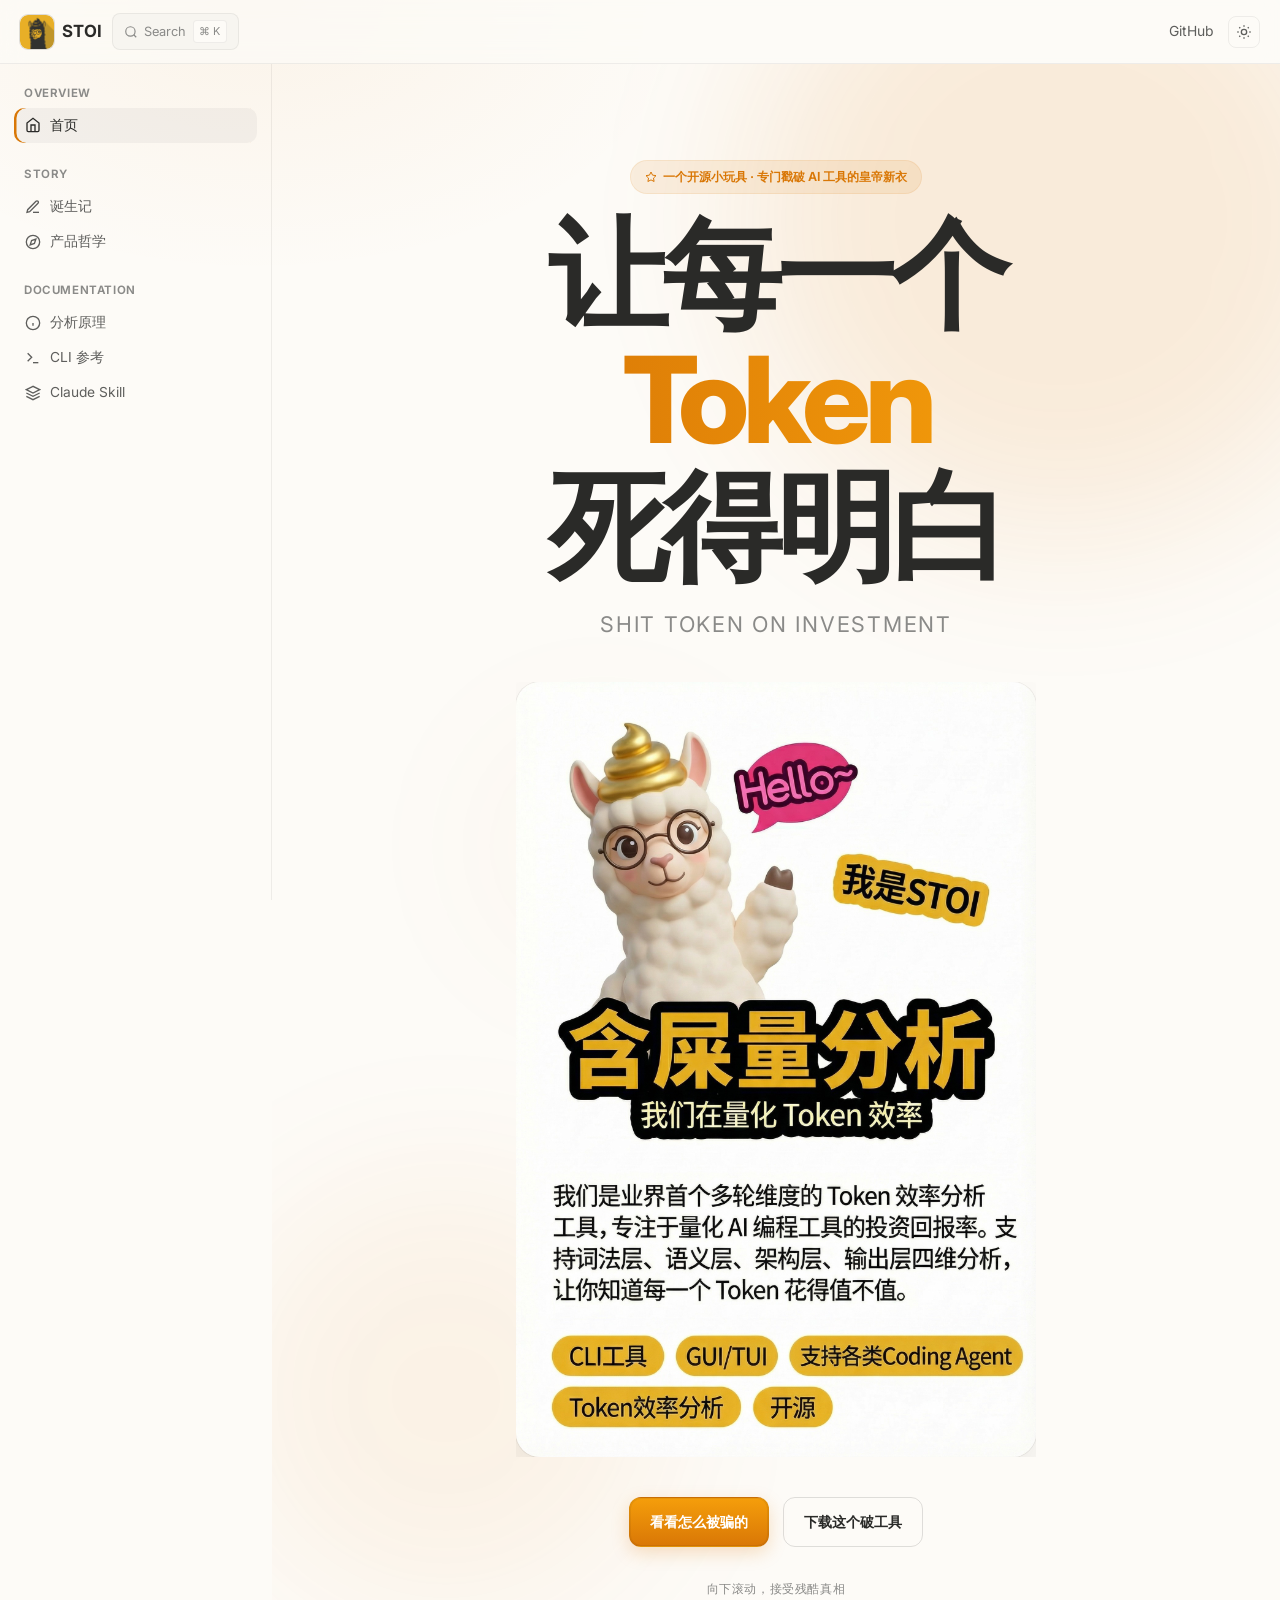
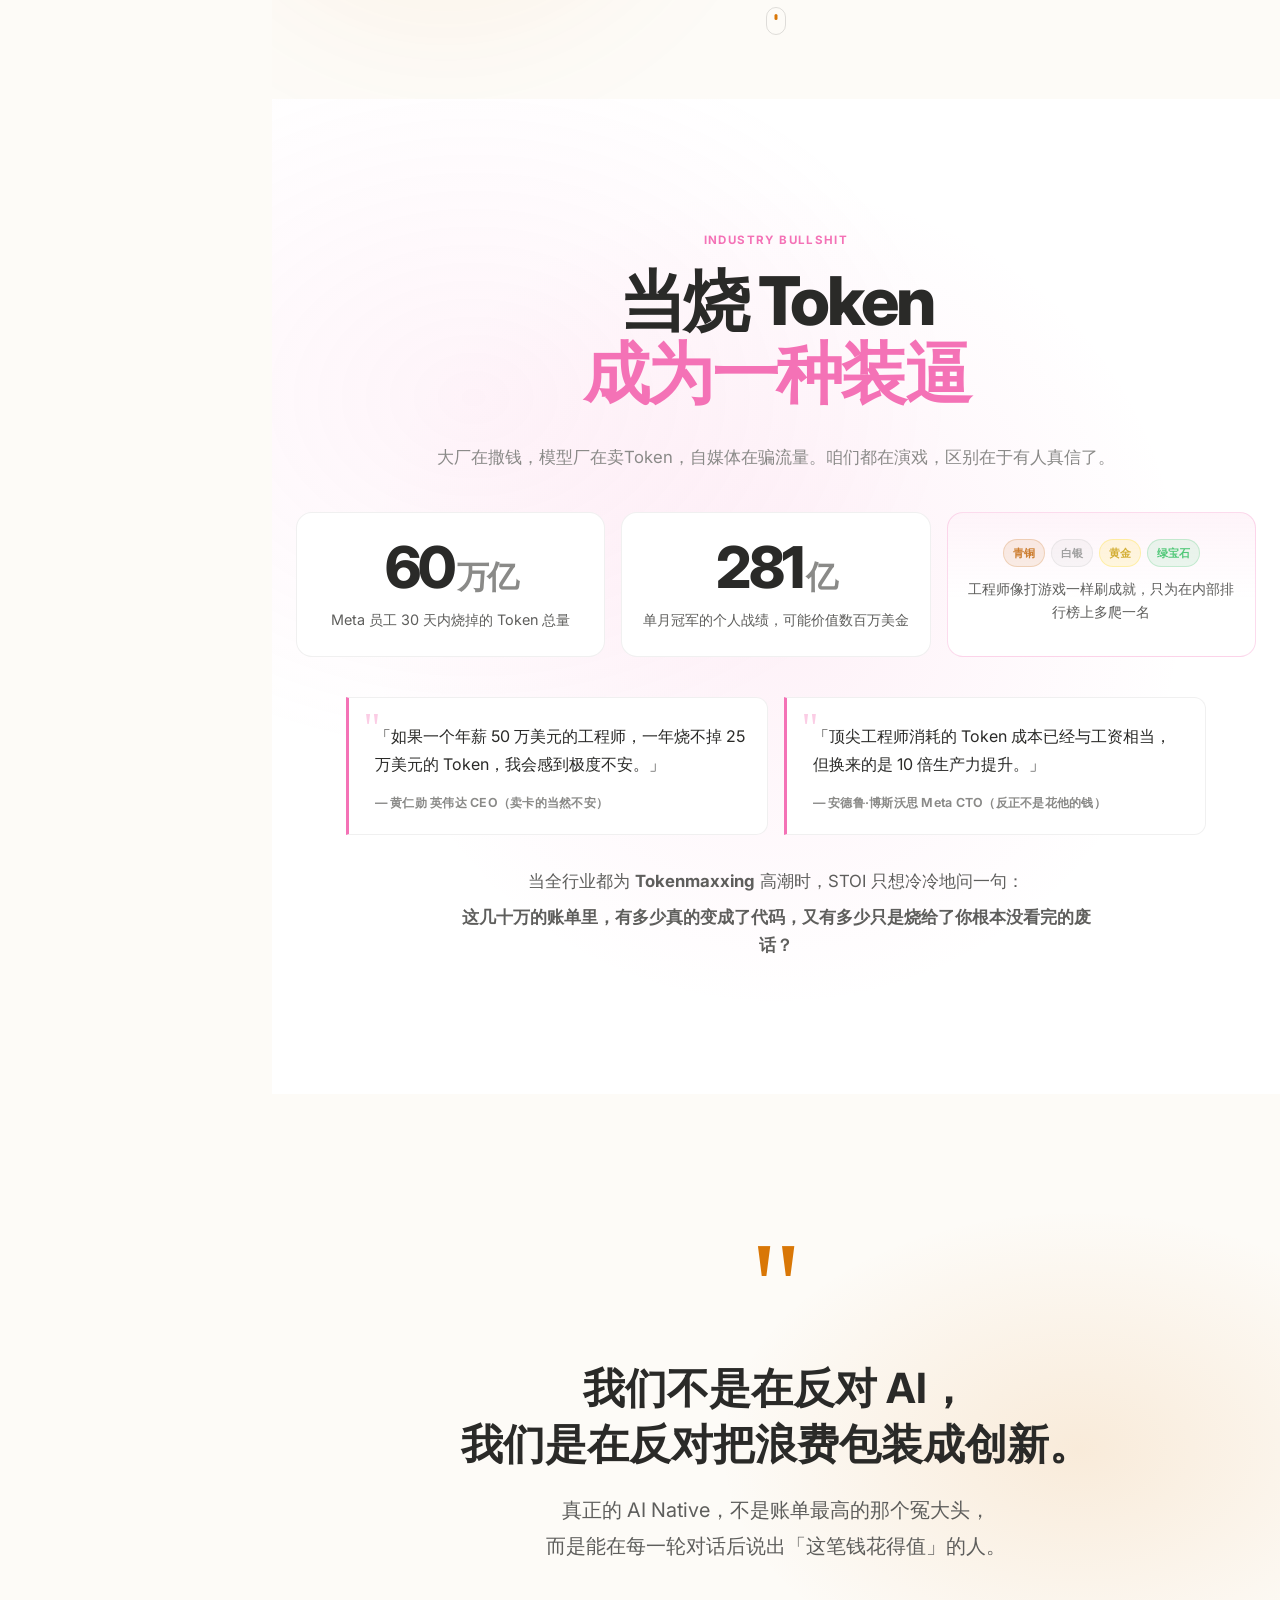
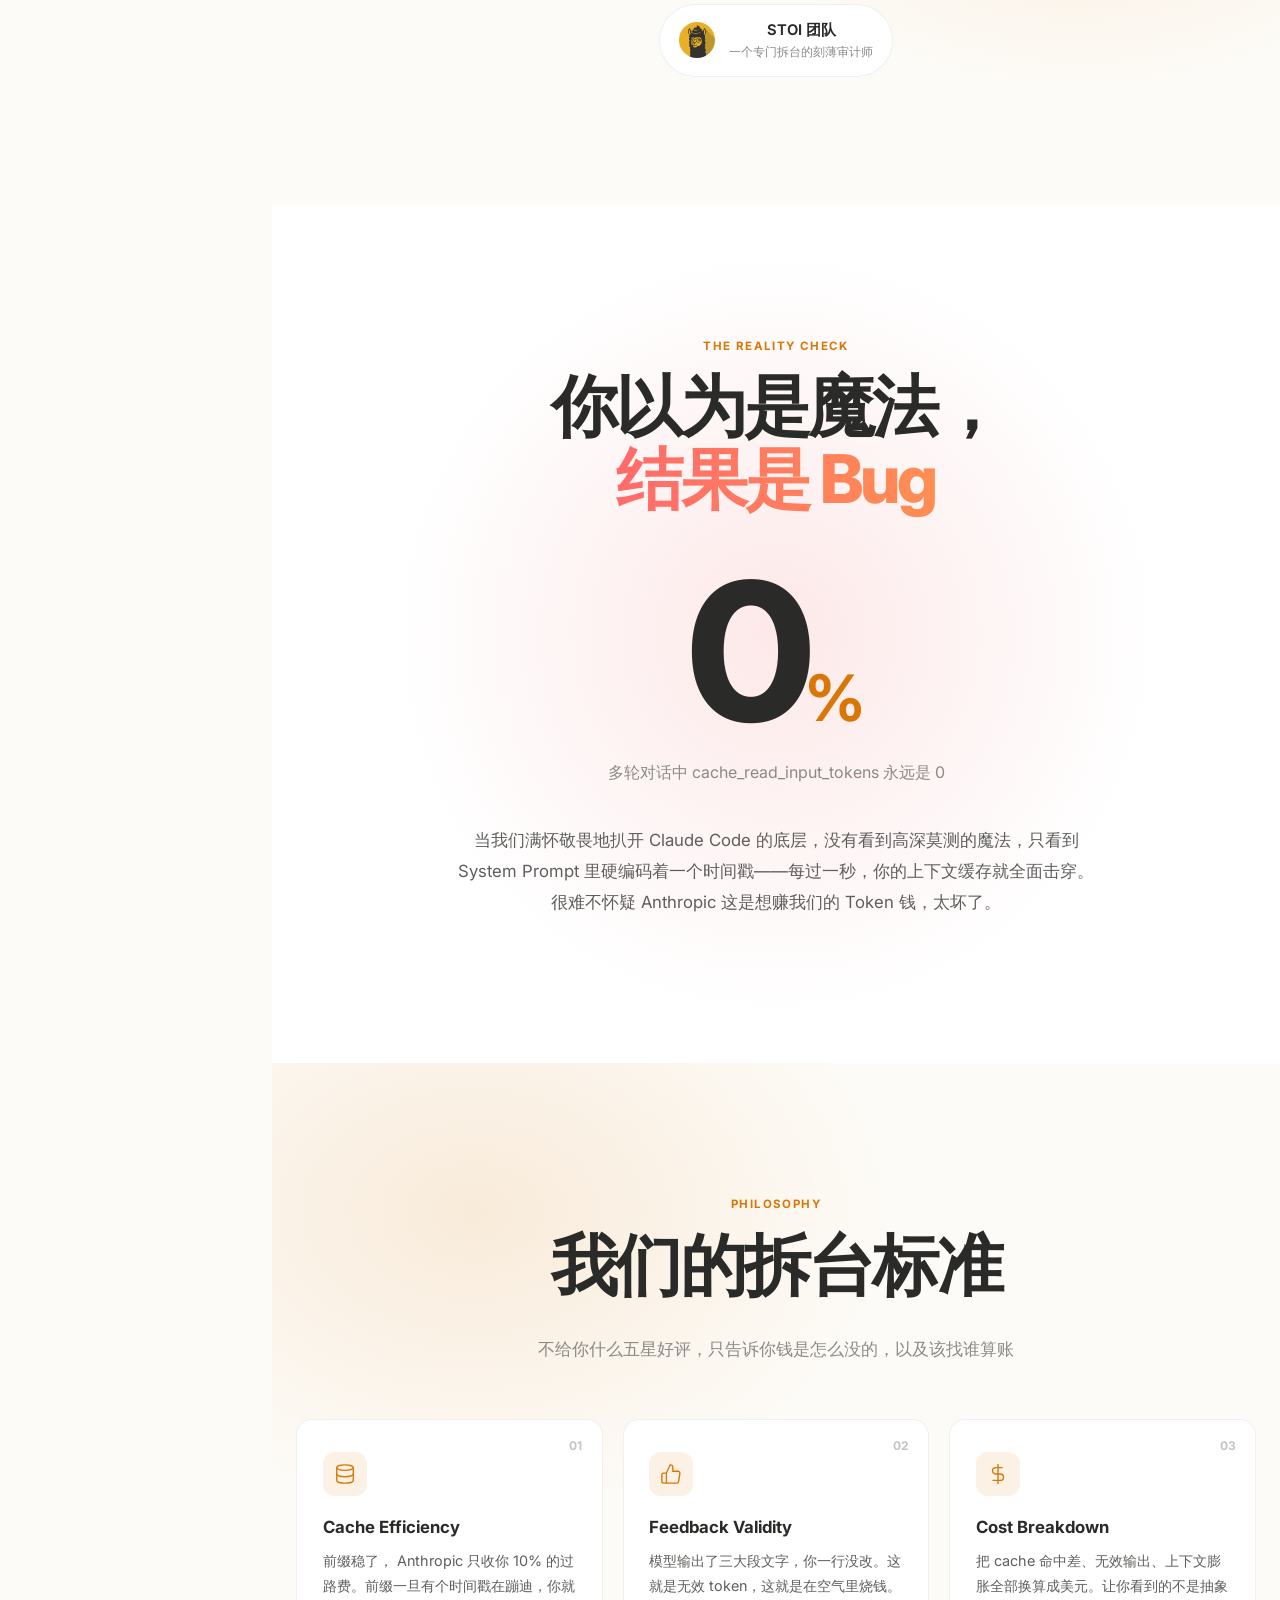
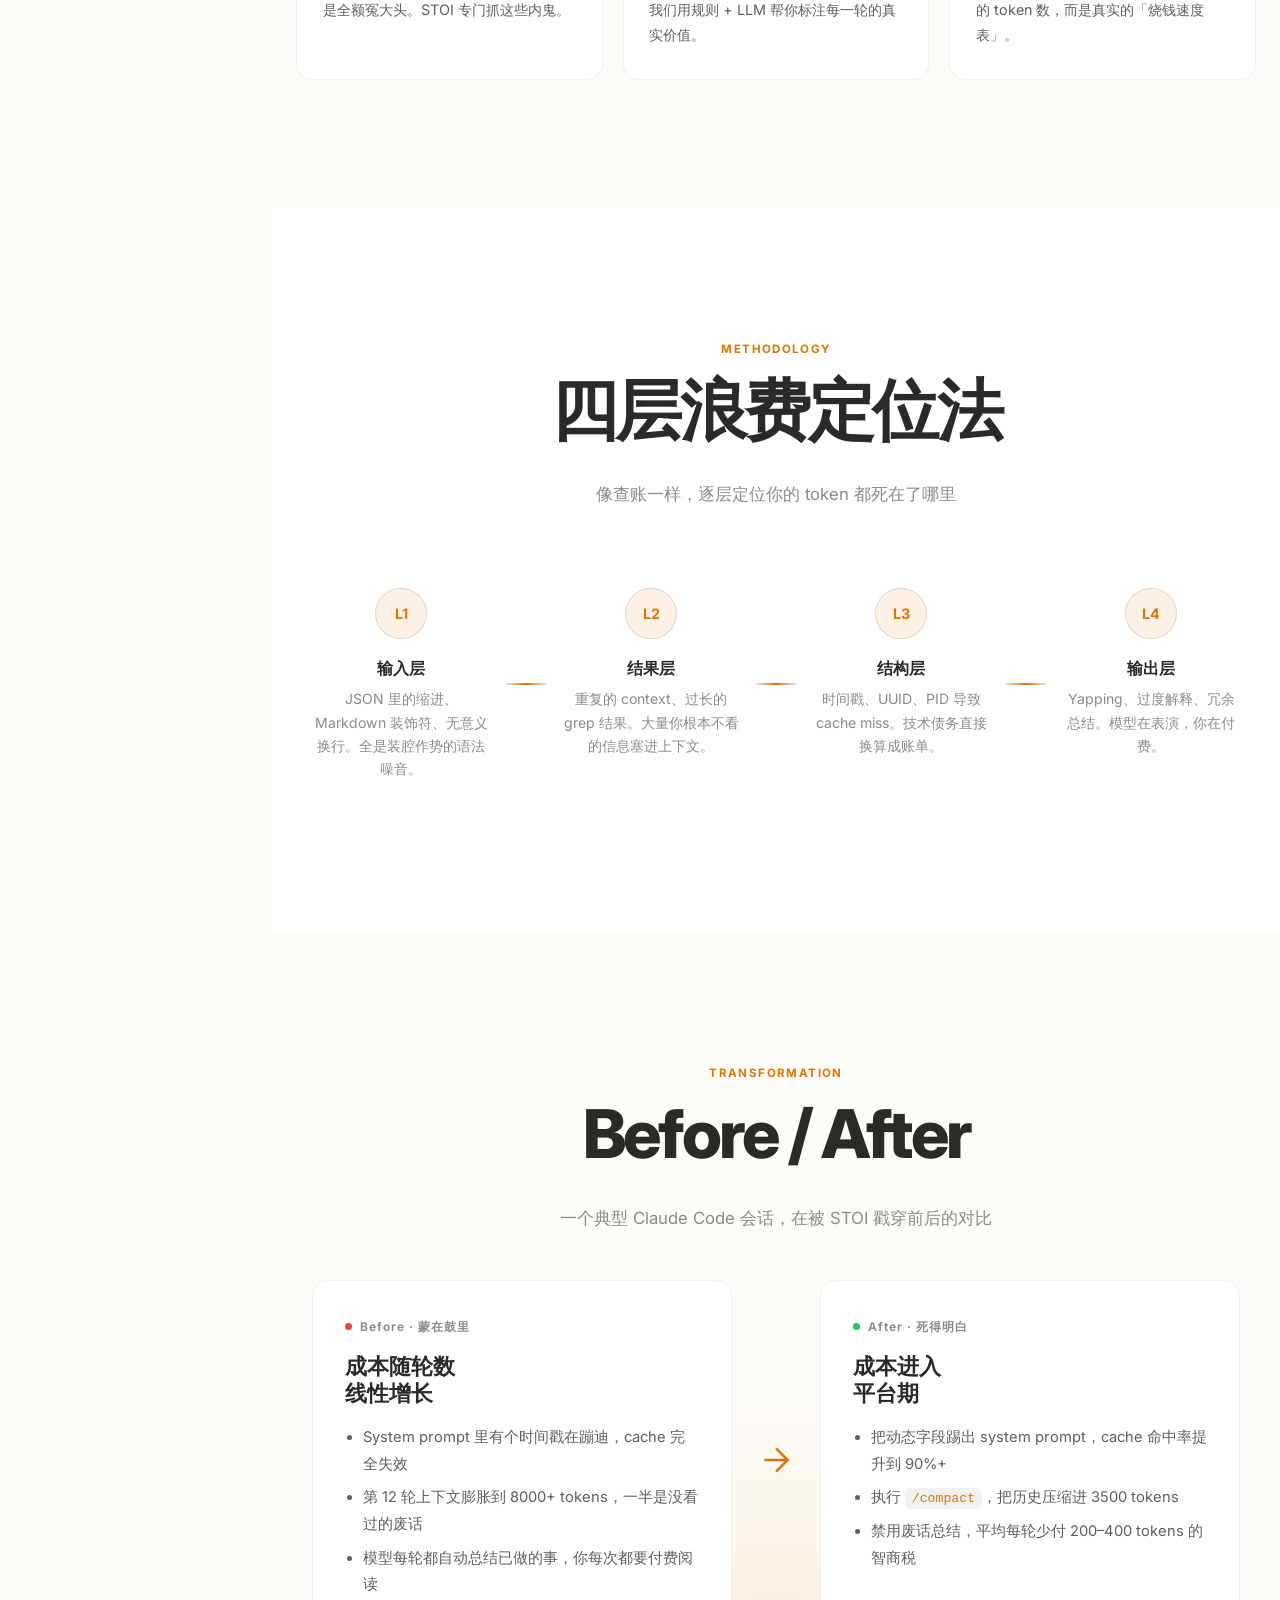
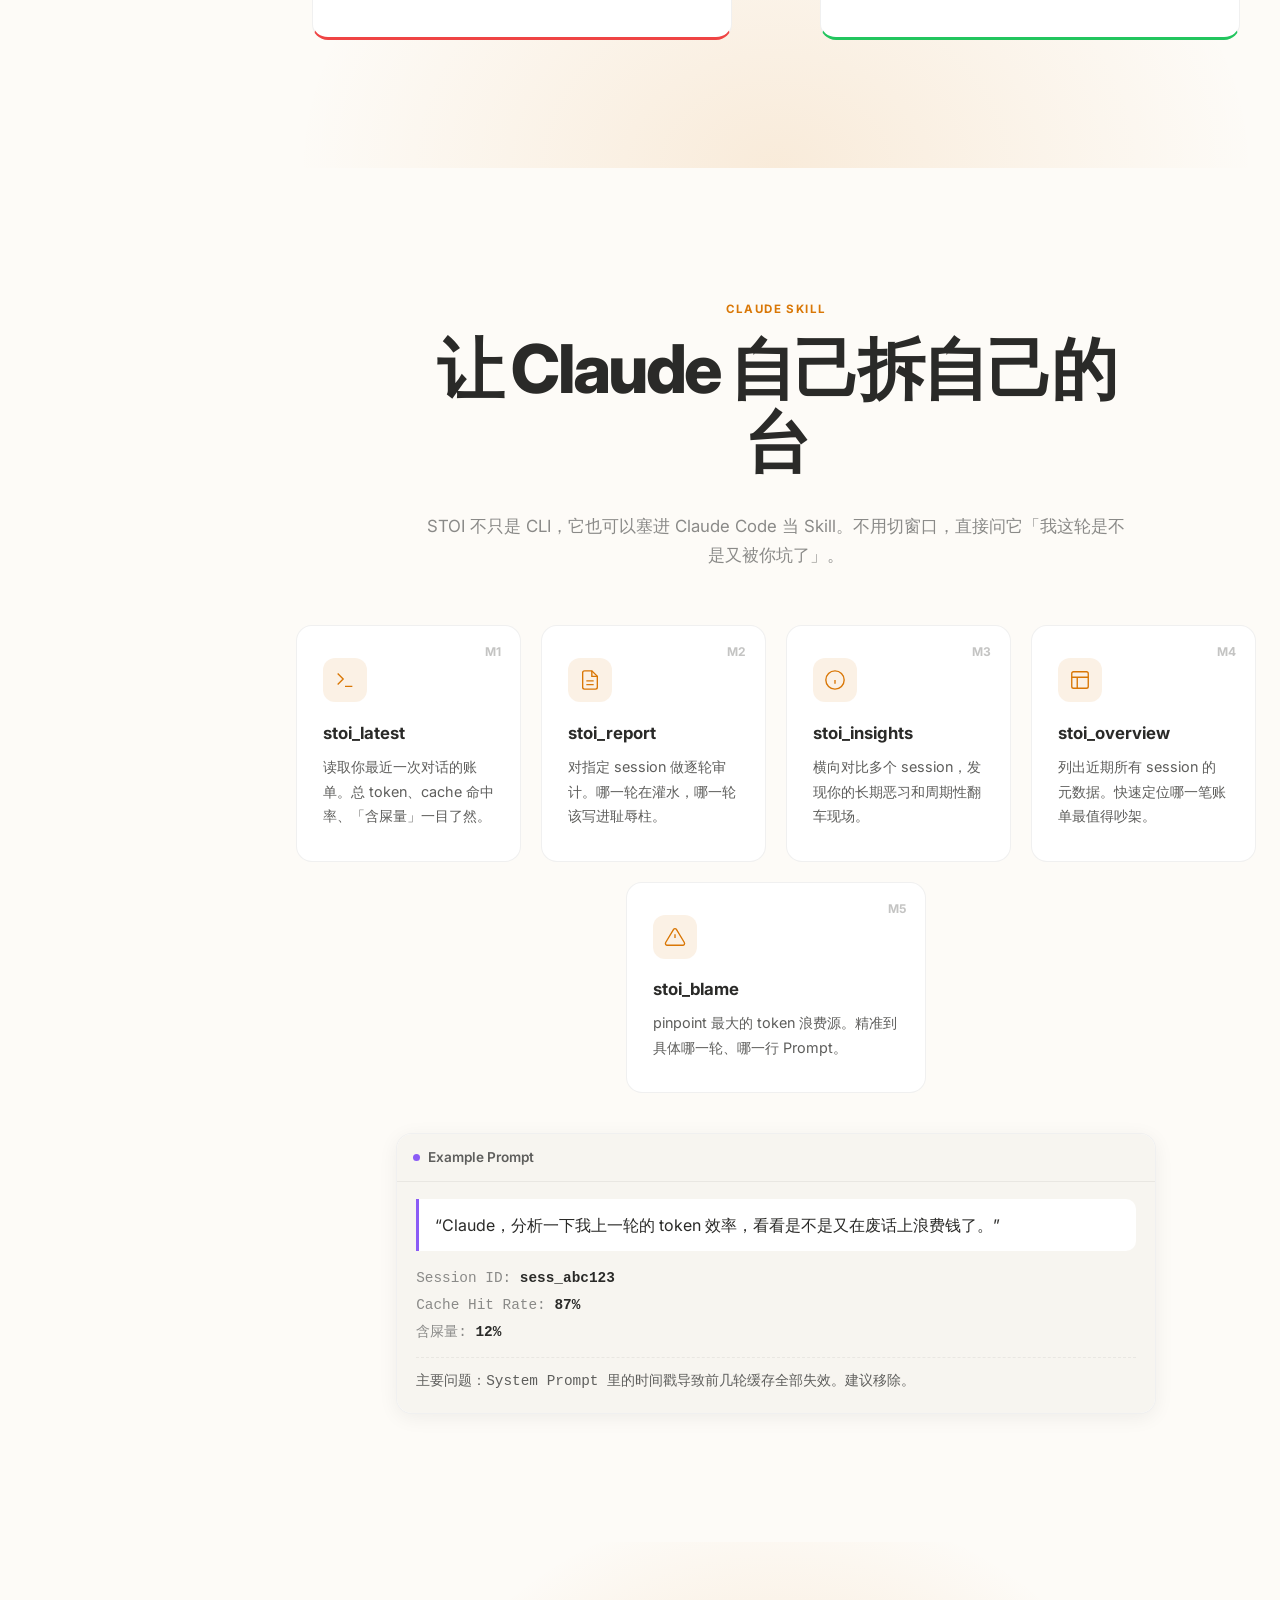
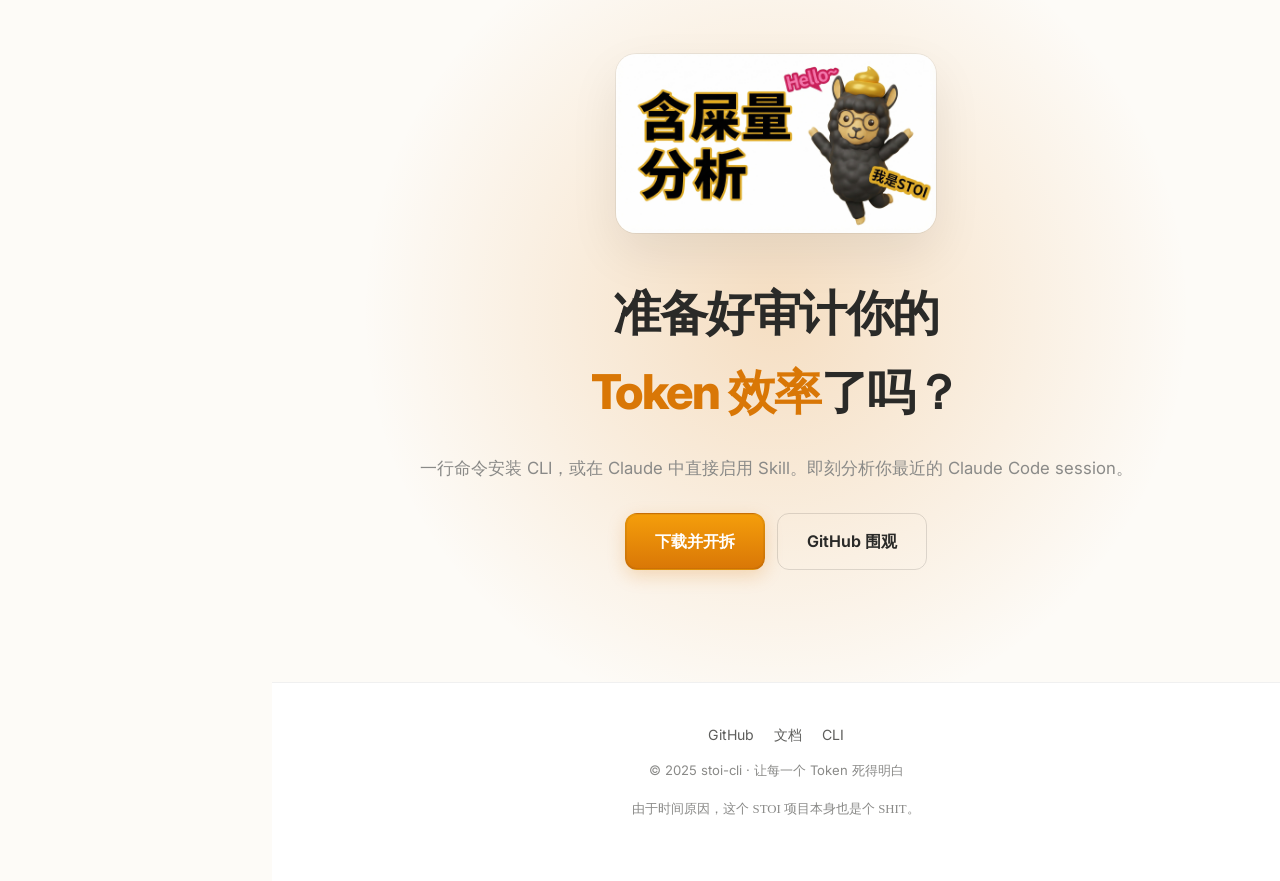
==== commit f1b11a57: "Update site pages and assets" ====
--- a/site/index.html
+++ b/site/index.html
@@ -17,7 +17,7 @@
       <div class="top-nav-inner">
         <div class="nav-left">
           <a class="nav-logo" href="./index.html" data-pjax>
-            <img src="../assets/images/logo.webp" alt="STOI">
+            <img src="./assets/images/logo.png" alt="STOI">
             <span>STOI</span>
           </a>
           <div class="nav-search" id="search-trigger" aria-label="Search" role="button" tabindex="0">
@@ -103,7 +103,7 @@
             </h1>
             <p class="hero-subtitle-kinetic reveal reveal-delay-2">Shit Token On Investment</p>
             <div class="hero-visual reveal reveal-delay-2">
-              <img src="../assets/images/poster.webp" alt="STOI 含屎量分析">
+              <img src="./assets/images/poster.jpg" alt="STOI 含屎量分析">
             </div>
             <div class="hero-cta reveal reveal-delay-3">
               <a class="btn btn-primary" href="./docs.html" data-pjax>看看怎么被骗的</a>
@@ -179,7 +179,7 @@
               而是能在每一轮对话后说出「这笔钱花得值」的人。
             </p>
             <div class="quote-signature reveal reveal-delay-3">
-              <img src="../assets/images/logo.webp" alt="">
+              <img src="./assets/images/logo.png" alt="">
               <div>
                 <div class="sig-name">STOI 团队</div>
                 <div class="sig-role">一个专门拆台的刻薄审计师</div>
@@ -396,9 +396,9 @@
         <!-- CTA -->
         <section class="landing-section cta-section">
           <div class="cta-glow"></div>
-          <img class="cta-banner reveal" src="../assets/images/banner.webp" alt="STOI">
-          <h2 class="cta-title reveal reveal-delay-1">准备好戳破<br><span class="accent">这场幻觉</span>了吗？</h2>
-          <p class="cta-lead reveal reveal-delay-2">下载这个开源小玩具，看看你的 Claude Code 账单里有多少是在交智商税。</p>
+          <img class="cta-banner reveal" src="./assets/images/banner.jpg" alt="STOI">
+          <h2 class="cta-title reveal reveal-delay-1">准备好审计你的<br><span class="accent">Token 效率</span>了吗？</h2>
+          <p class="cta-lead reveal reveal-delay-2">一行命令安装 CLI，或在 Claude 中直接启用 Skill。即刻分析你最近的 Claude Code session。</p>
           <div class="btn-group reveal reveal-delay-3">
             <a class="btn btn-primary btn-large" href="./cli.html" data-pjax>下载并开拆</a>
             <a class="btn btn-secondary btn-large" href="https://github.com/KevinYoung-Kw/stoi-cli/tree/main/skills/stoi" target="_blank" rel="noopener">GitHub 围观</a>
@@ -431,4 +431,4 @@
 
   <script src="./nav.js"></script>
 </body>
-</html>+</html>
